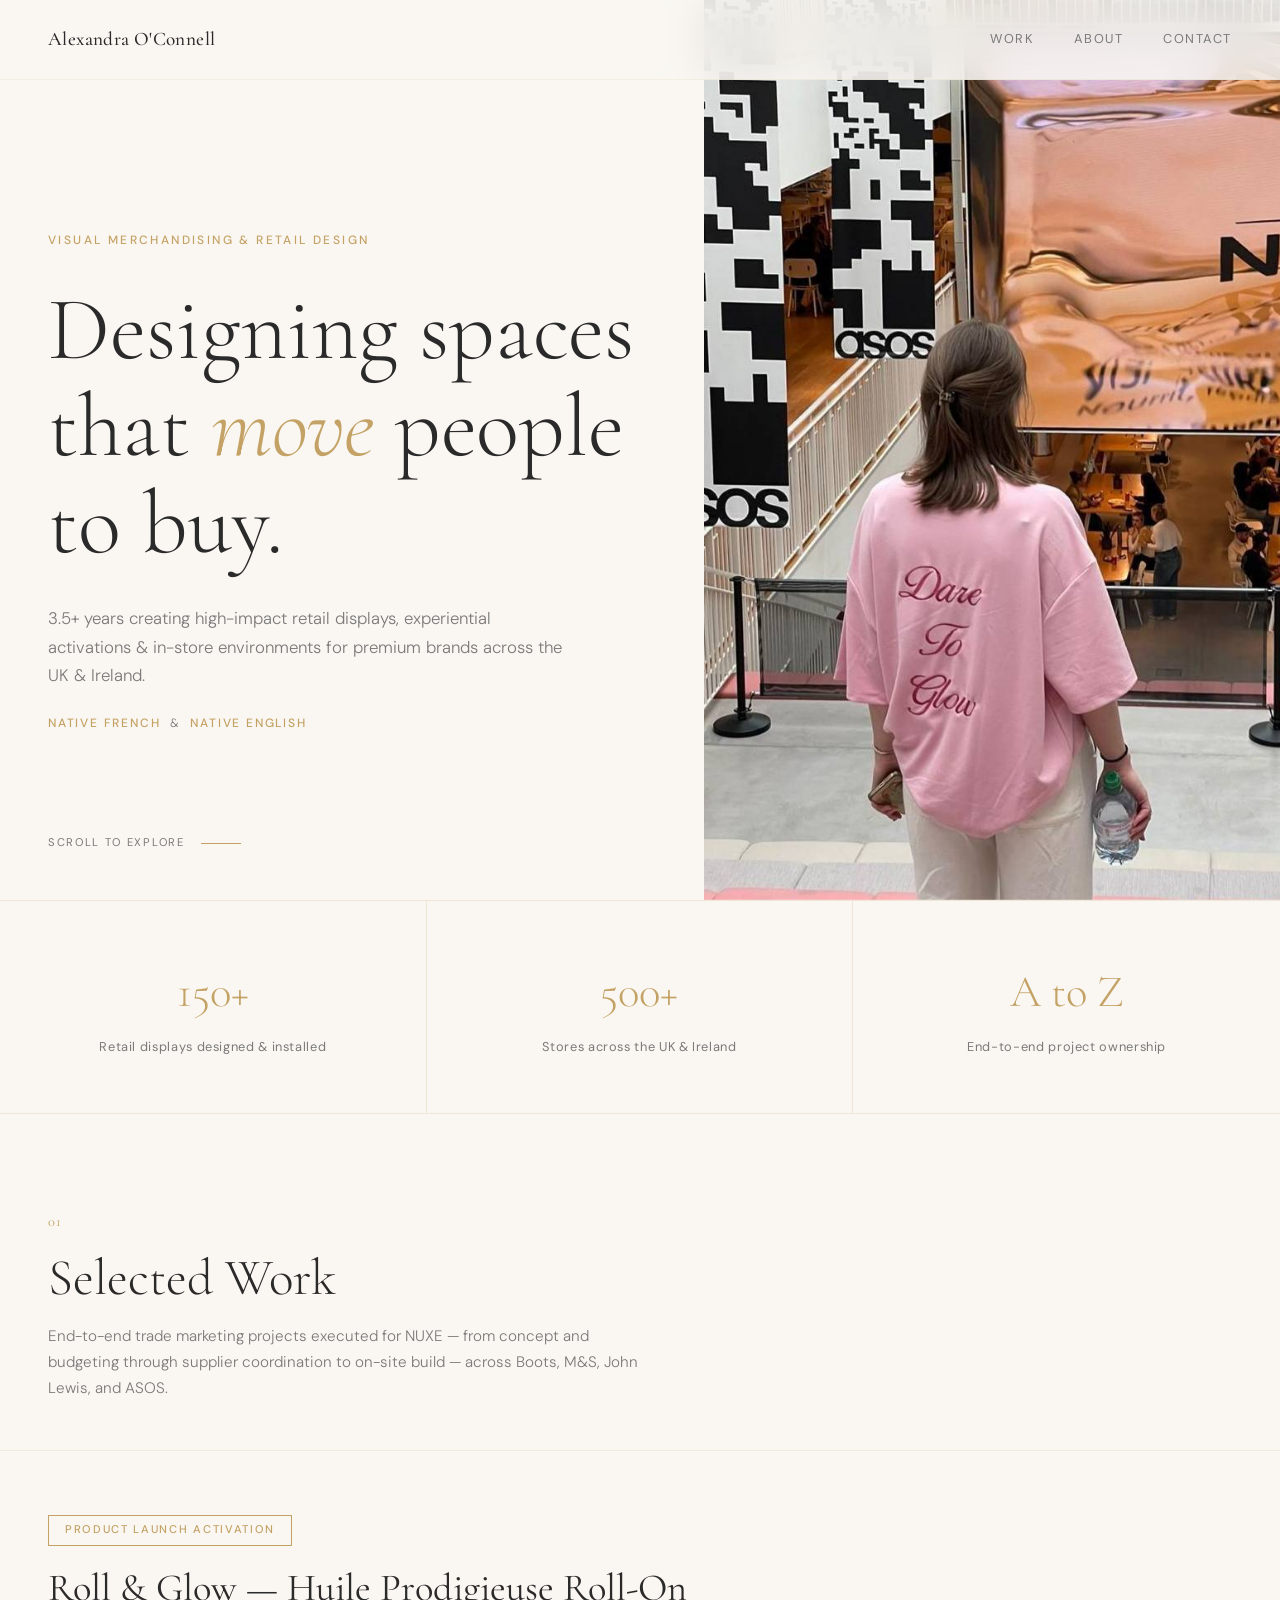
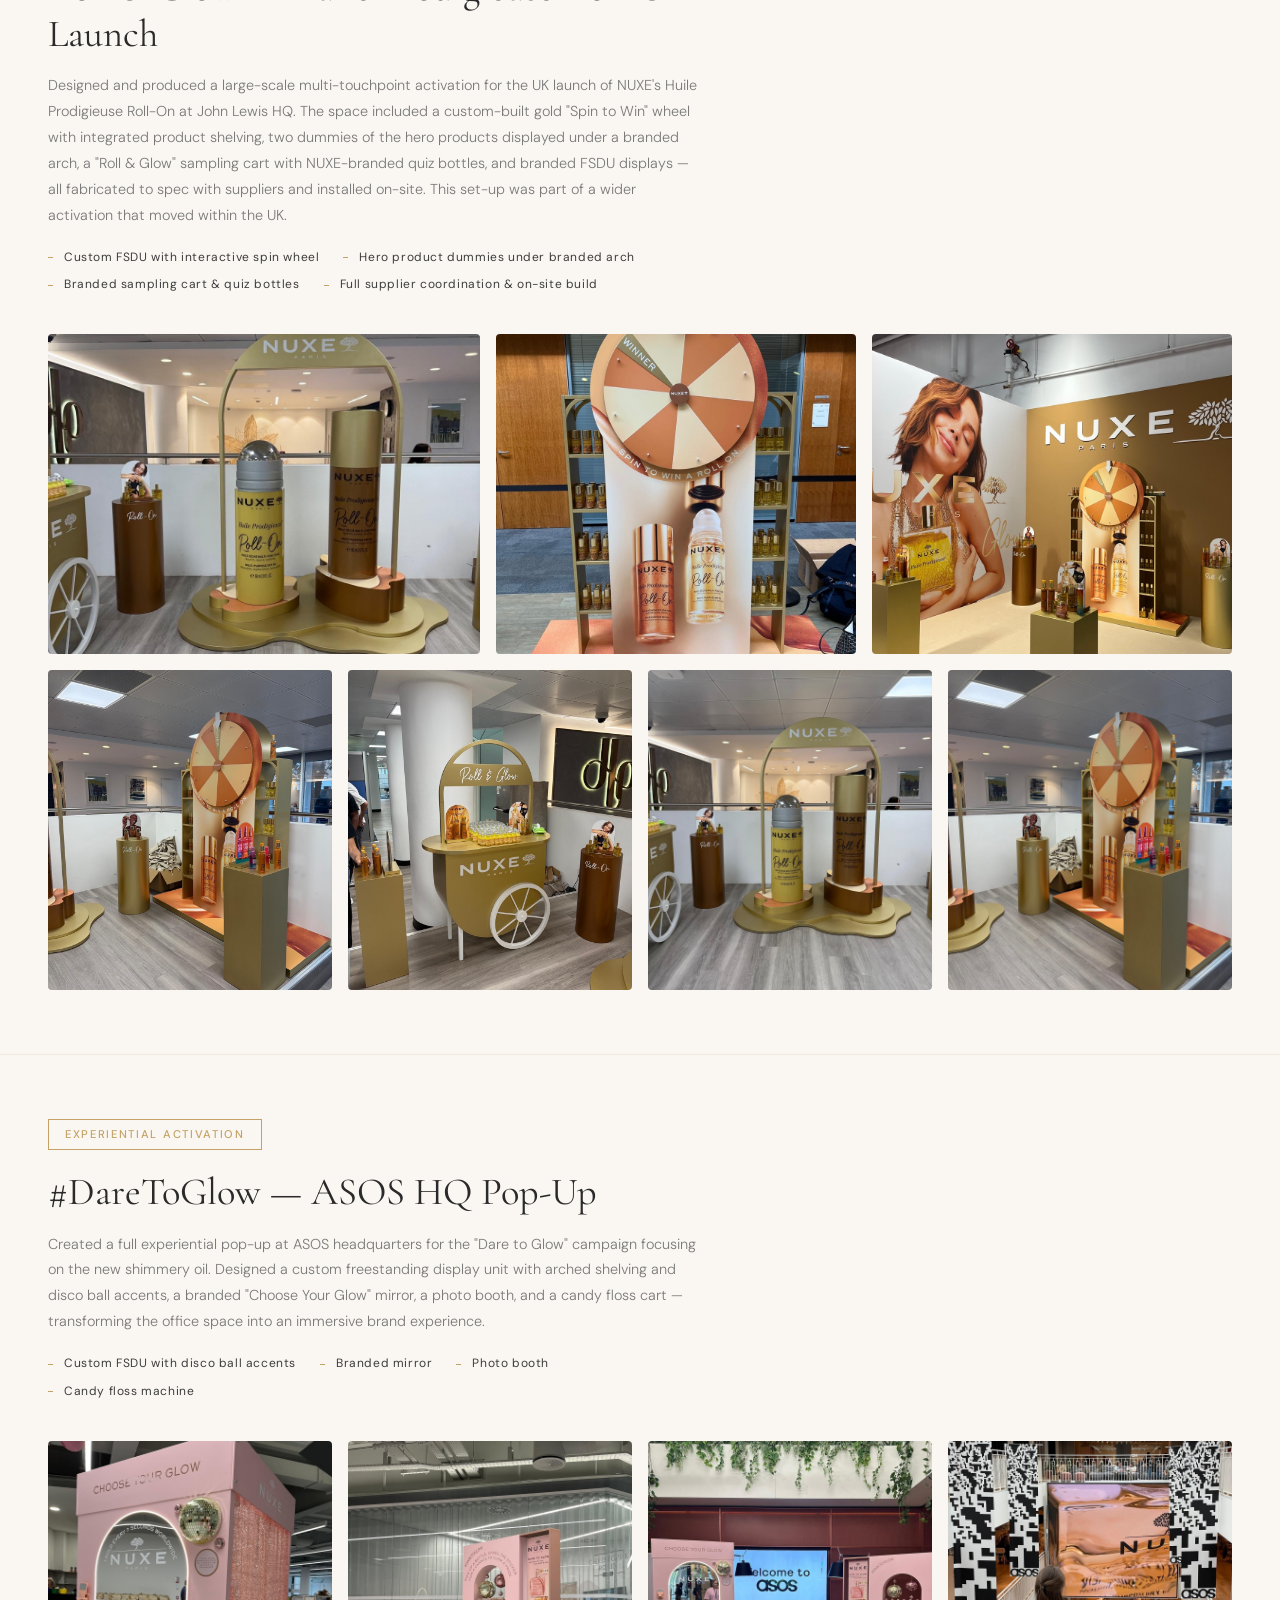
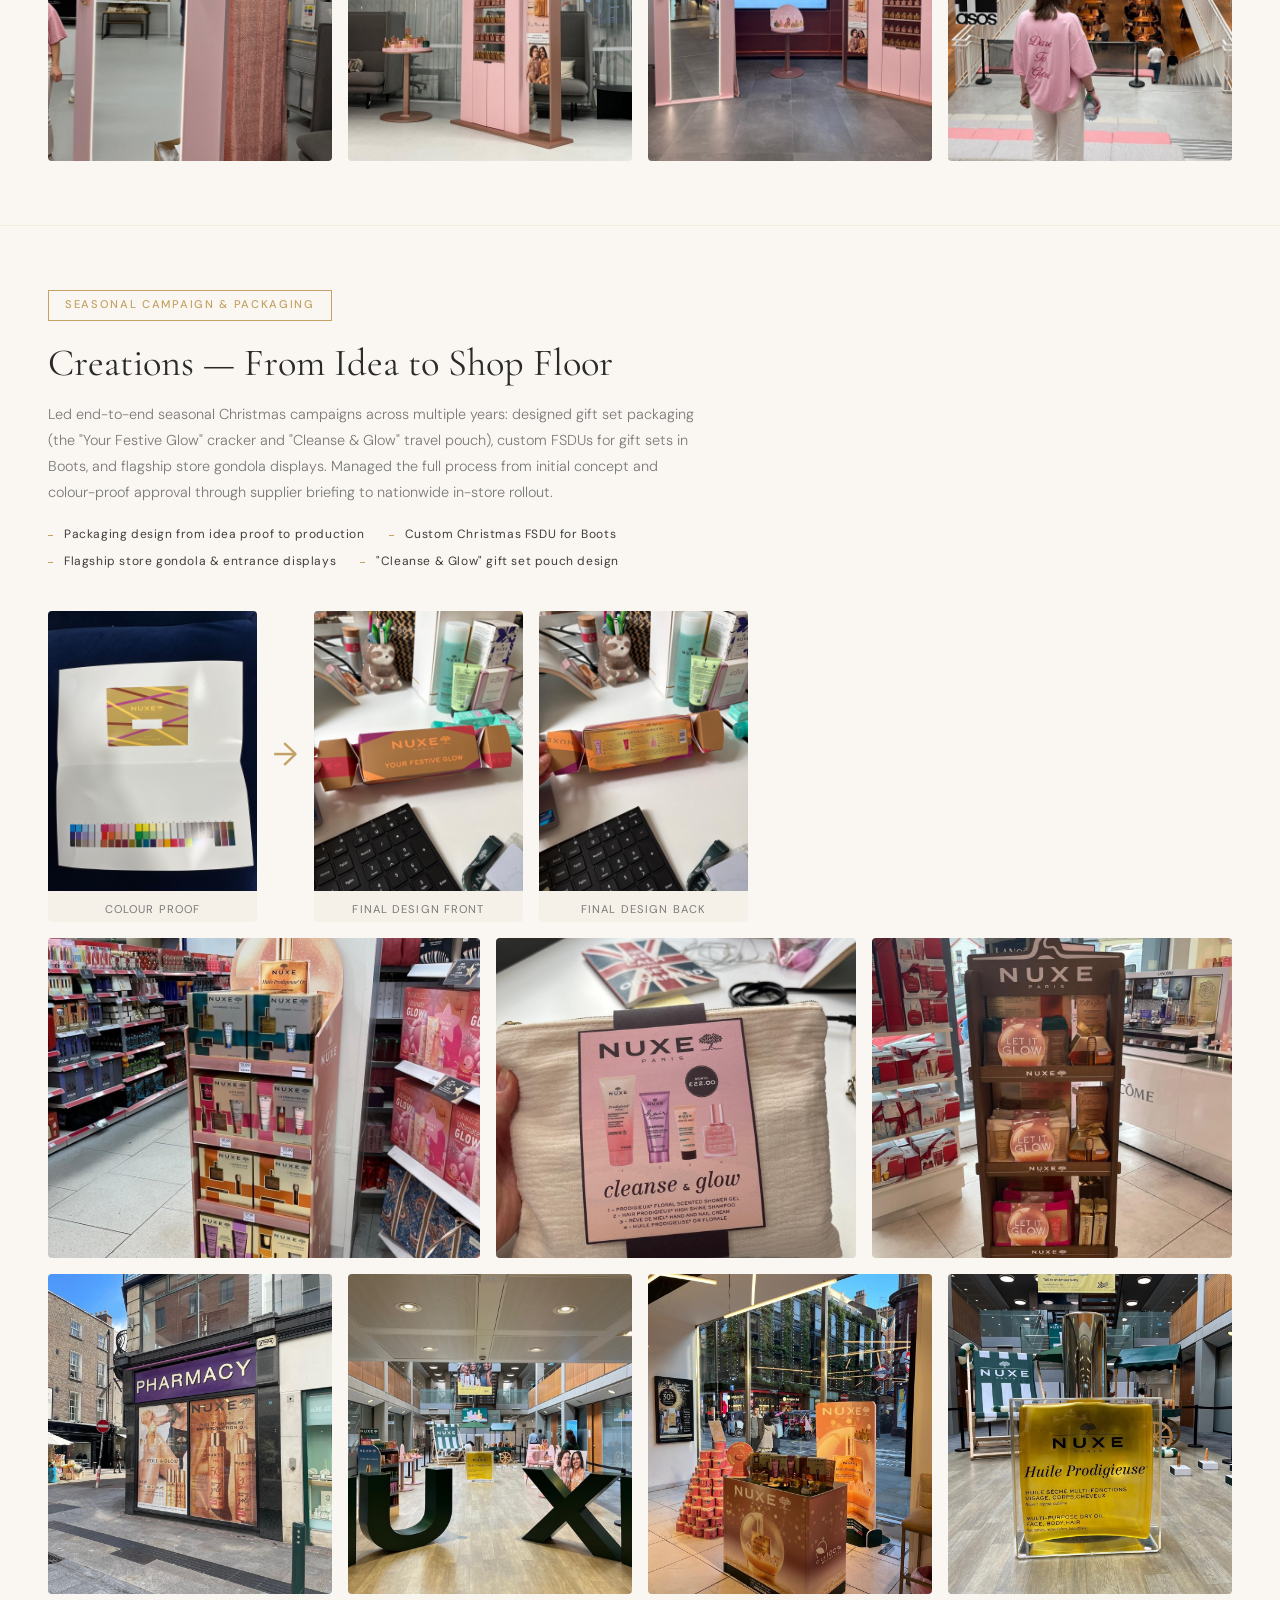
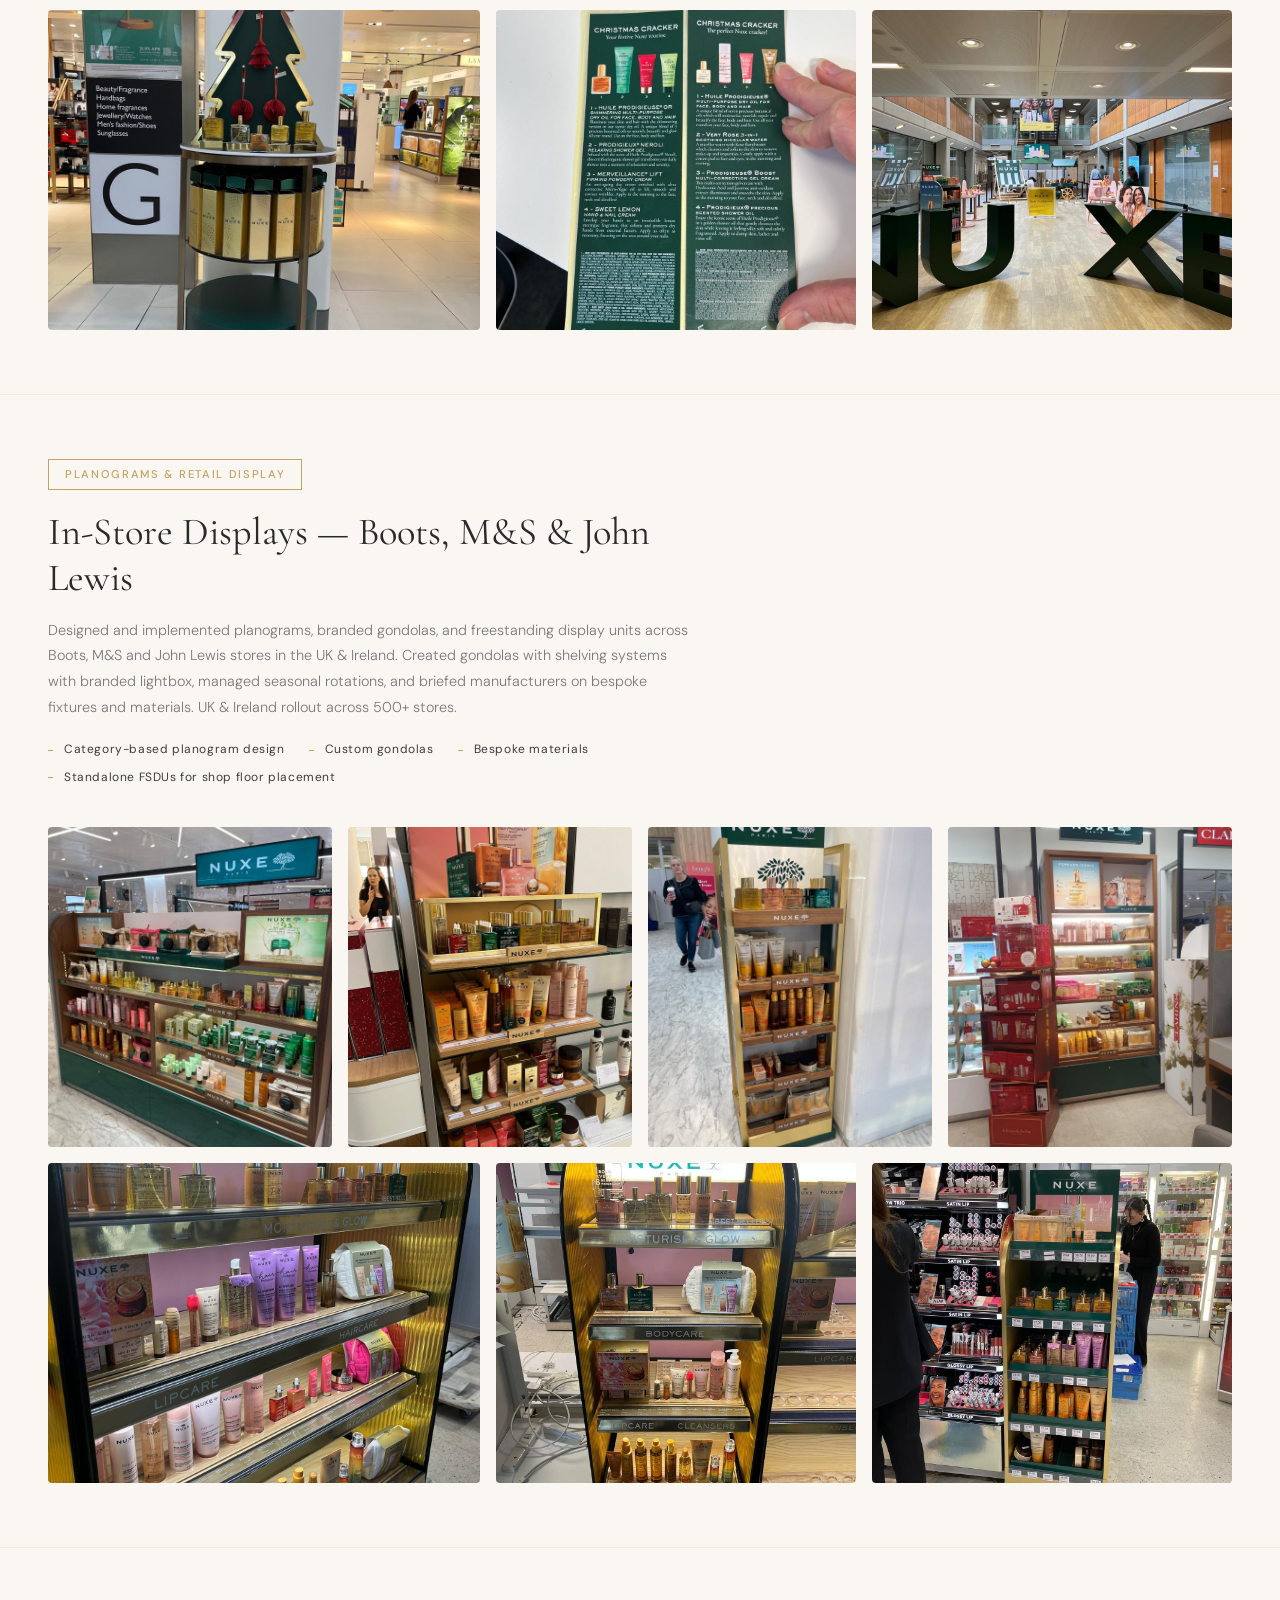
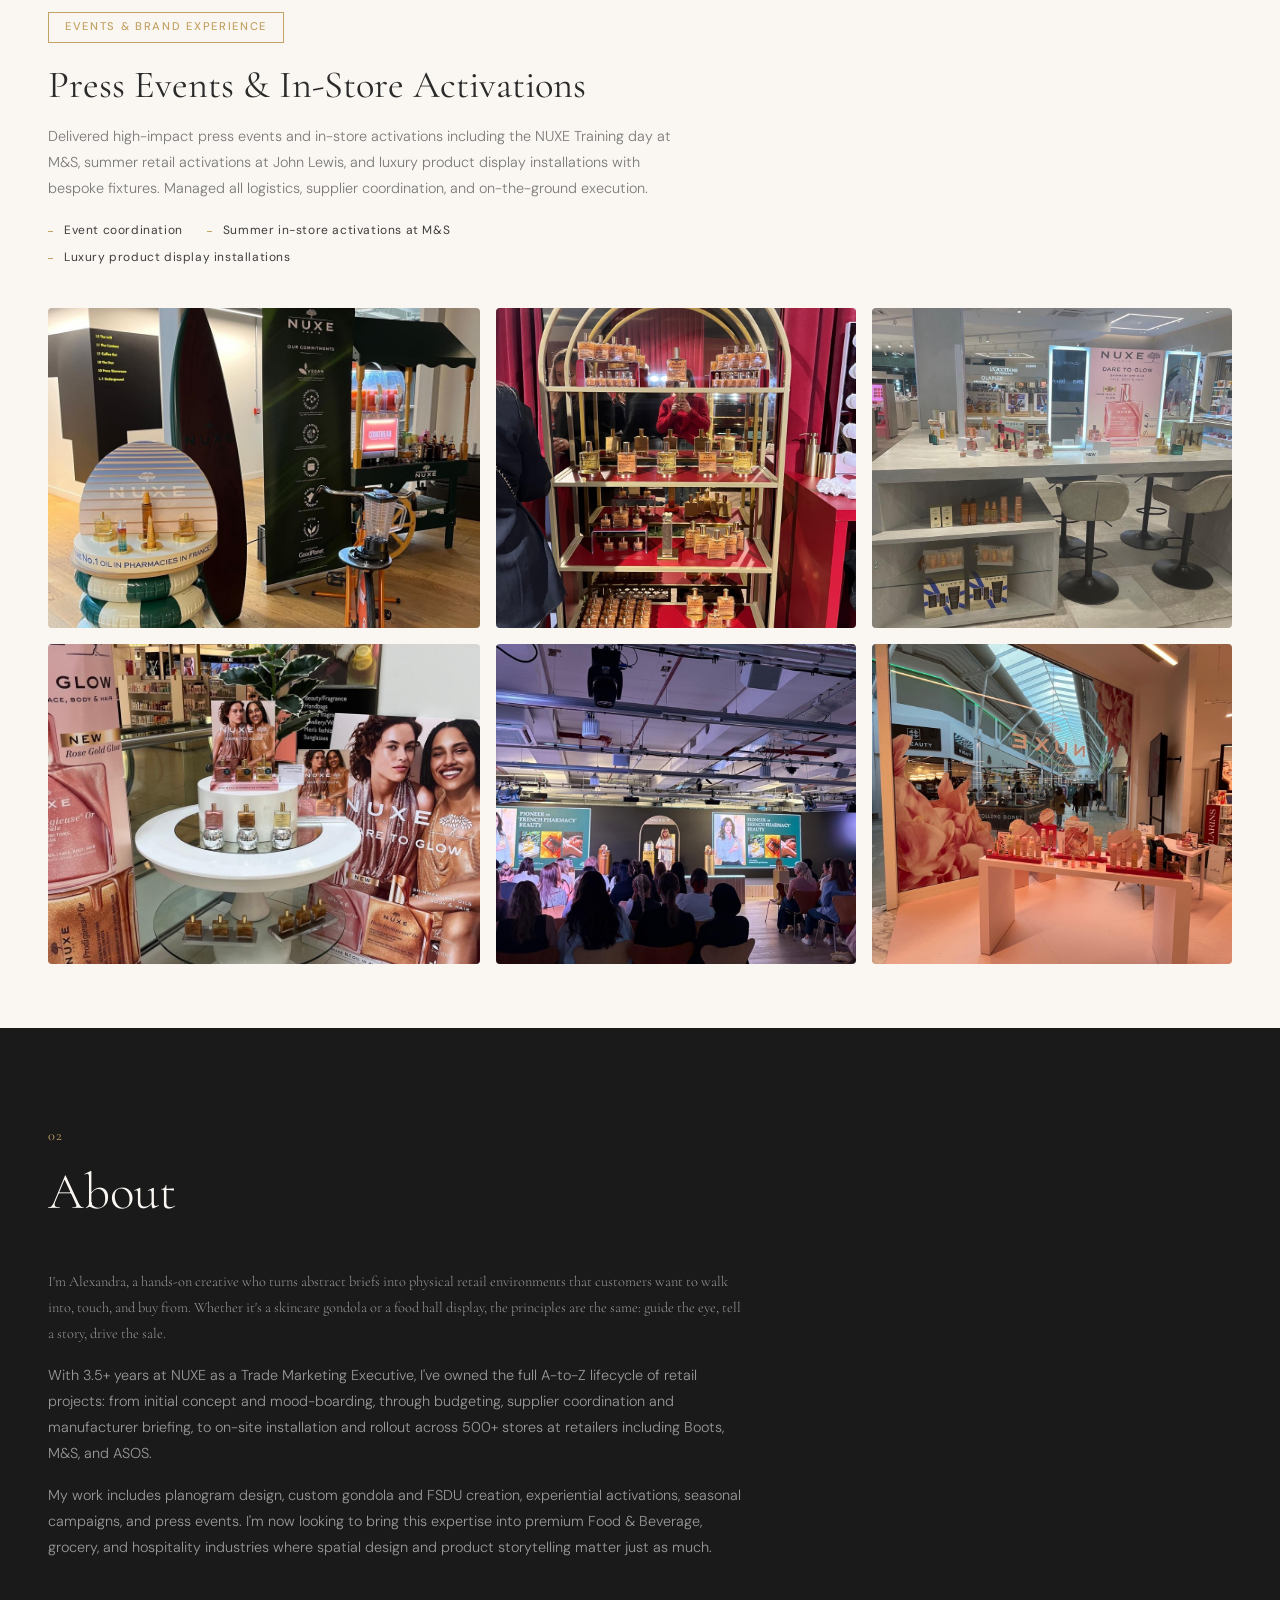
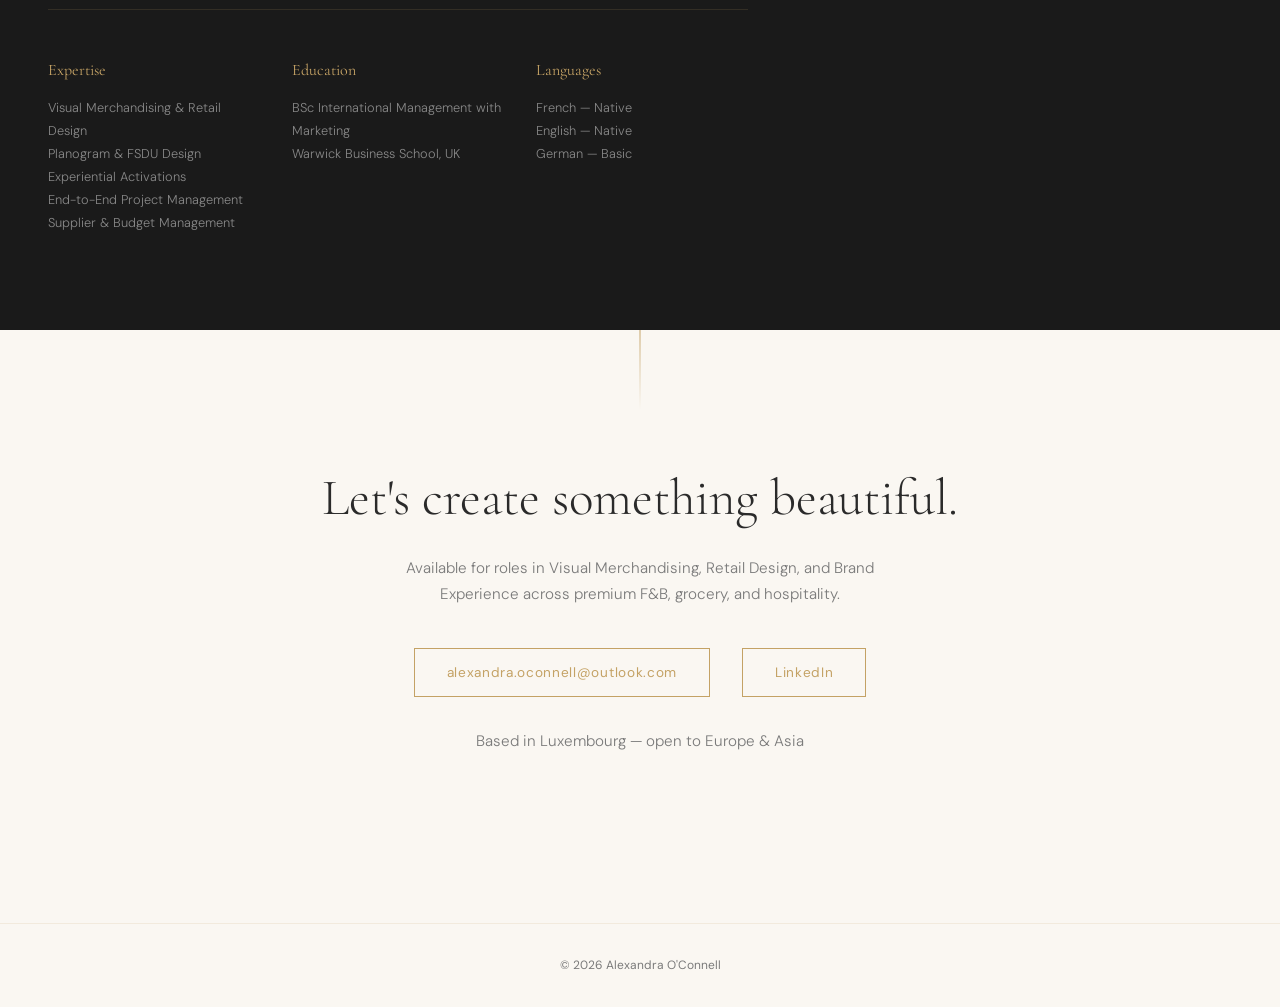
==== index.html @ ec6a9eb3 "Initial portfolio site" ====
<!doctype html>
<html lang="en">
  <head>
    <meta charset="UTF-8" />
    <meta name="viewport" content="width=device-width, initial-scale=1.0" />
    <title>Alexandra O'Connell — Visual Merchandising & Retail Design</title>
    <link rel="preconnect" href="https://fonts.googleapis.com" />
    <link rel="preconnect" href="https://fonts.gstatic.com" crossorigin />
    <link
      href="https://fonts.googleapis.com/css2?family=Cormorant+Garamond:ital,wght@0,300;0,400;0,500;0,600;1,300;1,400&family=DM+Sans:wght@300;400;500&display=swap"
      rel="stylesheet"
    />
    <link rel="stylesheet" href="style2.css" />
  </head>
  <body>
    <nav class="nav">
      <div class="nav-name">Alexandra O'Connell</div>
      <div class="nav-links">
        <a href="#work">Work</a>
        <a href="#about">About</a>
        <a href="#contact">Contact</a>
      </div>
    </nav>

    <header class="hero">
      <img src="pictures/profile.jpg" alt="Alexandra O'Connell" class="hero-portrait" />
      <div class="hero-label">Visual Merchandising & Retail Design</div>
      <h1 class="hero-title">
        <span class="line">Designing spaces</span>
        <span class="line">that <em>move</em> people</span>
        <span class="line">to buy.</span>
      </h1>
      <p class="hero-sub">
        3.5+ years creating high-impact retail displays, experiential
        activations & in-store environments for premium brands across the UK &
        Ireland.
      </p>
      <div class="hero-languages">
        <span>Native French</span><span class="lang-sep">&</span
        ><span>Native English</span>
      </div>
      <div class="hero-scroll">
        <span>Scroll to explore</span>
        <div class="scroll-line"></div>
      </div>
    </header>

    <section class="stats">
      <div class="stat">
        <span class="stat-num">150+</span>
        <span class="stat-label">Retail displays designed & installed</span>
      </div>
      <div class="stat">
        <span class="stat-num">500+</span>
        <span class="stat-label">Stores across the UK & Ireland</span>
      </div>
      <div class="stat">
        <span class="stat-num">A to Z</span>
        <span class="stat-label">End-to-end project ownership</span>
      </div>
    </section>

    <section id="work" class="work">
      <div class="section-header">
        <span class="section-num">01</span>
        <h2>Selected Work</h2>
        <p>
          End-to-end trade marketing projects executed for NUXE — from concept
          and budgeting through supplier coordination to on-site build — across
          Boots, M&S, John Lewis, and ASOS.
        </p>
      </div>

      <!-- Project 1: Roll & Glow — Boots HQ Launch Activation (HERO) -->
      <article class="project">
        <div class="project-info">
          <span class="project-tag">Product Launch Activation</span>
          <h3>Roll & Glow — Huile Prodigieuse Roll-On Launch</h3>
          <p>
            Designed and produced a large-scale multi-touchpoint activation for
            the UK launch of NUXE's Huile Prodigieuse Roll-On at John Lewis HQ.
            The space included a custom-built gold "Spin to Win" wheel with
            integrated product shelving, two dummies of the hero products
            displayed under a branded arch, a "Roll & Glow" sampling cart with
            NUXE-branded quiz bottles, and branded FSDU displays — all
            fabricated to spec with suppliers and installed on-site. This set-up
            was part of a wider activation that moved within the UK.
          </p>
          <ul class="project-details">
            <li>Custom FSDU with interactive spin wheel</li>
            <li>Hero product dummies under branded arch</li>
            <li>Branded sampling cart & quiz bottles</li>
            <li>Full supplier coordination & on-site build</li>
          </ul>
        </div>
        <div class="project-gallery project-gallery--3">
          <div class="gallery-img">
            <img
              src="pictures/roll-glow-spin-wheel-hero-01.jpeg"
              alt="Gold spin-to-win wheel FSDU with product shelving"
              loading="lazy"
            />
          </div>
          <div class="gallery-img">
            <img
              src="pictures/roll-glow-oversized-hero-01.jpeg"
              alt="Oversized Roll-On product display under branded arch"
              loading="lazy"
            />
          </div>
          <div class="gallery-img">
            <img
              src="pictures/roll-glow-cart-hero-01.jpeg"
              alt="Roll & Glow branded sampling cart with quiz bottles"
              loading="lazy"
            />
          </div>
        </div>
        <div class="project-gallery project-gallery--4">
          <div class="gallery-img">
            <img
              src="pictures/roll-glow-people-interact-hero-01.jpeg"
              alt="People engaging with the spin wheel activation"
              loading="lazy"
            />
          </div>
          <div class="gallery-img">
            <img
              src="pictures/roll-glow-people-interact-hero-02.jpeg"
              alt="Visitors spinning the wheel at the activation"
              loading="lazy"
            />
          </div>
          <div class="gallery-img">
            <img
              src="pictures/roll-glow-quiz-cart-hero-01.jpeg"
              alt="Close-up of quiz bottles on the NUXE sampling cart"
              loading="lazy"
            />
          </div>
          <div class="gallery-img">
            <img
              src="pictures/roll-glow-quiz-closeup-hero-01.jpeg"
              alt="Detail of branded NUXE quiz bottles"
              loading="lazy"
            />
          </div>
        </div>
      </article>

      <!-- Project 2: #DareToGlow — ASOS HQ Experiential -->
      <article class="project">
        <div class="project-info">
          <span class="project-tag">Experiential Activation</span>
          <h3>#DareToGlow — ASOS HQ Pop-Up</h3>
          <p>
            Created a full experiential pop-up at ASOS headquarters for the
            "Dare to Glow" campaign focusing on the new shimmery oil. Designed a
            custom freestanding display unit with arched shelving and disco ball
            accents, a branded "Choose Your Glow" mirror, a photo booth, and a
            candy floss cart — transforming the office space into an immersive
            brand experience.
          </p>
          <ul class="project-details">
            <li>Custom FSDU with disco ball accents</li>
            <li>Branded mirror</li>
            <li>Photo booth</li>
            <li>Candy floss machine</li>
          </ul>
        </div>
        <div class="project-gallery project-gallery--4">
          <div class="gallery-img">
            <img
              src="pictures/dare-to-glow-fsdu-01.jpeg"
              alt="Dare to Glow FSDU with arched shelving and disco balls"
              loading="lazy"
            />
          </div>
          <div class="gallery-img">
            <img
              src="pictures/dare-to-glow-mirror-booth-01.jpeg"
              alt="Choose Your Glow branded mirror photo booth"
              loading="lazy"
            />
          </div>
          <div class="gallery-img">
            <img
              src="pictures/asos-activation-full-01.jpeg"
              alt="Full ASOS HQ activation space"
              loading="lazy"
            />
          </div>
          <div class="gallery-img">
            <img
              src="pictures/asos-activation-candyfloss-01.jpeg"
              alt="Candy floss cart at the ASOS activation"
              loading="lazy"
            />
          </div>
        </div>
      </article>

      <!-- Project 3: Christmas Campaign — Packaging, FSDUs & Gift Sets -->
      <article class="project">
        <div class="project-info">
          <span class="project-tag">Seasonal Campaign & Packaging</span>
          <h3>Creations — From Idea to Shop Floor</h3>
          <p>
            Led end-to-end seasonal Christmas campaigns across multiple years:
            designed gift set packaging (the "Your Festive Glow" cracker and
            "Cleanse & Glow" travel pouch), custom FSDUs for gift sets in Boots,
            and flagship store gondola displays. Managed the full process from
            initial concept and colour-proof approval through supplier briefing
            to nationwide in-store rollout.
          </p>
          <ul class="project-details">
            <li>Packaging design from idea proof to production</li>
            <li>Custom Christmas FSDU for Boots</li>
            <li>Flagship store gondola & entrance displays</li>
            <li>"Cleanse & Glow" gift set pouch design</li>
          </ul>
        </div>
        <!-- Process pair: Colour proof → Final design -->
        <div class="gallery-process-pair">
          <div class="gallery-img">
            <img
              src="pictures/cleanse-glow-pouch-01.jpeg"
              alt="Cleanse & Glow colour proof"
              loading="lazy"
            />
            <span class="gallery-label">Colour proof</span>
          </div>
          <span class="process-arrow">&rarr;</span>
          <div class="gallery-img">
            <img
              src="pictures/festive-glow-colour-proof-01.jpeg"
              alt="Cleanse & Glow final design"
              loading="lazy"
            />
            <span class="gallery-label">Final design Front</span>
          </div>
          <div class="gallery-img">
            <img
              src="pictures/festive-glow-cracker-packaging-02.jpeg"
              alt="Festive Glow Christmas cracker reverse"
              loading="lazy"
            />
            <span class="gallery-label">Final design Back</span>
          </div>
        </div>
        <div class="project-gallery project-gallery--3">
          <div class="gallery-img">
            <img
              src="pictures/festive-glow-cracker-packaging-01.jpeg"
              alt="Festive Glow Christmas cracker front"
              loading="lazy"
            />
          </div>

          <div class="gallery-img">
            <img
              src="pictures/cleanse-glow-pouch-02.jpeg"
              alt="Cleanse & Glow pouch detail"
              loading="lazy"
            />
          </div>
          <div class="gallery-img">
            <img
              src="pictures/christmas-packaging-proof-01.jpeg"
              alt="Christmas packaging proof"
              loading="lazy"
            />
          </div>
        </div>
        <div class="project-gallery project-gallery--4">
          <div class="gallery-img">
            <img
              src="pictures/christmas-fsdu-boots-01.jpeg"
              alt="Christmas gift set FSDU in Boots"
              loading="lazy"
            />
          </div>
          <div class="gallery-img">
            <img
              src="pictures/christmas-gondola-boots-flagship-01.jpeg"
              alt="Flagship Boots Christmas gondola display"
              loading="lazy"
            />
          </div>
          <div class="gallery-img">
            <img
              src="pictures/christmas-advent-display-01.jpeg"
              alt="Christmas advent calendar and gift set display"
              loading="lazy"
            />
          </div>
          <div class="gallery-img">
            <img
              src="pictures/christmas-packaging-proof-02.jpeg"
              alt="Christmas packaging proof detail"
              loading="lazy"
            />
          </div>
        </div>
        <div class="project-gallery project-gallery--3">
          <div class="gallery-img">
            <img
              src="pictures/christmas-gift-sets-01.jpeg"
              alt="NUXE Christmas gift sets on display"
              loading="lazy"
            />
          </div>
          <div class="gallery-img">
            <img
              src="pictures/christmas-gift-sets-02.jpeg"
              alt="NUXE Christmas gift sets close-up"
              loading="lazy"
            />
          </div>
          <div class="gallery-img">
            <img
              src="pictures/christmas-gondola-boots-flagship-01.jpeg"
              alt="Christmas gondola in Boots flagship"
              loading="lazy"
            />
          </div>
        </div>
      </article>

      <!-- Project 4: Planograms, Gondolas & FSDUs — Boots & M&S -->
      <article class="project">
        <div class="project-info">
          <span class="project-tag">Planograms & Retail Display</span>
          <h3>In-Store Displays — Boots, M&S & John Lewis</h3>
          <p>
            Designed and implemented planograms, branded gondolas, and
            freestanding display units across Boots, M&S and John Lewis stores
            in the UK & Ireland. Created gondolas with shelving systems with
            branded lightbox, managed seasonal rotations, and briefed
            manufacturers on bespoke fixtures and materials. UK & Ireland
            rollout across 500+ stores.
          </p>
          <ul class="project-details">
            <li>Category-based planogram design</li>
            <li>Custom gondolas</li>
            <li>Bespoke materials</li>
            <li>Standalone FSDUs for shop floor placement</li>
          </ul>
        </div>
        <div class="project-gallery project-gallery--4">
          <div class="gallery-img">
            <img
              src="pictures/boots-planogram-lightbox-new-01.jpeg"
              alt="NUXE branded lightbox gondola in Boots"
              loading="lazy"
            />
          </div>
          <div class="gallery-img">
            <img
              src="pictures/boots-gondola-flagship-xmas-01.jpeg"
              alt="Flagship Boots gondola with full product range"
              loading="lazy"
            />
          </div>
          <div class="gallery-img">
            <img
              src="pictures/boots-fsdu-green-shopfloor-01.jpeg"
              alt="NUXE FSDU on the Boots shop floor"
              loading="lazy"
            />
          </div>
          <div class="gallery-img">
            <img
              src="pictures/ms-fsdu-wood-standalone-01.jpeg"
              alt="Wood-effect NUXE FSDU in M&S"
              loading="lazy"
            />
          </div>
        </div>
        <div class="project-gallery project-gallery--3">
          <div class="gallery-img">
            <img
              src="pictures/retail-gondola-boots-01.jpeg"
              alt="NUXE gondola display in Boots"
              loading="lazy"
            />
          </div>
          <div class="gallery-img">
            <img
              src="pictures/planogram-ms-shelving-01.jpeg"
              alt="NUXE planogram shelving in M&S"
              loading="lazy"
            />
          </div>
          <div class="gallery-img">
            <img
              src="pictures/boots-planogram-category-01.jpeg"
              alt="Category-organised NUXE planogram"
              loading="lazy"
            />
          </div>
        </div>
      </article>

      <!-- Project 5: Press Events & Brand Activations -->
      <article class="project">
        <div class="project-info">
          <span class="project-tag">Events & Brand Experience</span>
          <h3>Press Events & In-Store Activations</h3>
          <p>
            Delivered high-impact press events and in-store activations
            including the NUXE Training day at M&S, summer retail activations at
            John Lewis, and luxury product display installations with bespoke
            fixtures. Managed all logistics, supplier coordination, and
            on-the-ground execution.
          </p>
          <ul class="project-details">
            <li>Event coordination</li>
            <li>Summer in-store activations at M&S</li>
            <li>Luxury product display installations</li>
          </ul>
        </div>
        <div class="project-gallery project-gallery--3">
          <div class="gallery-img">
            <img
              src="pictures/press-event-training-01.jpeg"
              alt="NUXE training day at M&S"
              loading="lazy"
            />
          </div>
          <div class="gallery-img">
            <img
              src="pictures/press-event-presentation-01.jpeg"
              alt="NUXE press event presentation"
              loading="lazy"
            />
          </div>
          <div class="gallery-img">
            <img
              src="pictures/summer-activation-jl-01.jpeg"
              alt="Summer activation at John Lewis"
              loading="lazy"
            />
          </div>
        </div>
        <div class="project-gallery project-gallery--3">
          <div class="gallery-img">
            <img
              src="pictures/luxury-display-red-gold-01.jpeg"
              alt="Luxury product display with bespoke fixtures"
              loading="lazy"
            />
          </div>
          <div class="gallery-img">
            <img
              src="pictures/trade-show-booth-gold-01.jpeg"
              alt="NUXE trade show display"
              loading="lazy"
            />
          </div>
          <div class="gallery-img">
            <img
              src="pictures/summer-activation-ms-01.jpeg"
              alt="Summer in-store activation at M&S"
              loading="lazy"
            />
          </div>
        </div>
      </article>
    </section>

    <section id="about" class="about">
      <div class="section-header">
        <span class="section-num">02</span>
        <h2>About</h2>
      </div>
      <div class="about-content">
        <div class="about-text">
          <p class="about-lead">
            I'm Alexandra, a hands-on creative who turns abstract briefs into
            physical retail environments that customers want to walk into,
            touch, and buy from. Whether it's a skincare gondola or a food hall
            display, the principles are the same: guide the eye, tell a story,
            drive the sale.
          </p>
          <p>
            With 3.5+ years at NUXE as a Trade Marketing Executive, I've owned
            the full A-to-Z lifecycle of retail projects: from initial concept
            and mood-boarding, through budgeting, supplier coordination and
            manufacturer briefing, to on-site installation and rollout across
            500+ stores at retailers including Boots, M&S, and ASOS.
          </p>
          <p>
            My work includes planogram design, custom gondola and FSDU creation,
            experiential activations, seasonal campaigns, and press events. I'm
            now looking to bring this expertise into premium Food & Beverage,
            grocery, and hospitality industries where spatial design and product
            storytelling matter just as much.
          </p>
          <div class="about-details">
            <div class="detail-group">
              <h4>Expertise</h4>
              <ul>
                <li>Visual Merchandising & Retail Design</li>
                <li>Planogram & FSDU Design</li>
                <li>Experiential Activations</li>
                <li>End-to-End Project Management</li>
                <li>Supplier & Budget Management</li>
              </ul>
            </div>
            <div class="detail-group">
              <h4>Education</h4>
              <p>
                BSc International Management with Marketing<br />Warwick
                Business School, UK
              </p>
            </div>
            <div class="detail-group">
              <h4>Languages</h4>
              <p>French — Native<br />English — Native<br />German — Basic</p>
            </div>
          </div>
        </div>
      </div>
    </section>

    <section id="contact" class="contact">
      <div class="contact-inner">
        <h2>Let's create something beautiful.</h2>
        <p>
          Available for roles in Visual Merchandising, Retail Design, and Brand
          Experience across premium F&B, grocery, and hospitality.
        </p>
        <div class="contact-links">
          <a href="mailto:alexandra.oconnell@outlook.com" class="contact-link"
            >alexandra.oconnell@outlook.com</a
          >
          <a
            href="https://www.linkedin.com/in/alexandra-o-connell-233aa5174/"
            target="_blank"
            class="contact-link"
            >LinkedIn</a
          >
        </div>
        <p class="contact-location">
          Based in Luxembourg — open to Europe & Asia
        </p>
      </div>
    </section>

    <footer class="footer">
      <span>&copy; 2026 Alexandra O'Connell</span>
    </footer>

    <!-- Lightbox -->
    <div class="lightbox" id="lightbox">
      <button class="lightbox-close" aria-label="Close">&times;</button>
      <button class="lightbox-prev" aria-label="Previous">&#8249;</button>
      <button class="lightbox-next" aria-label="Next">&#8250;</button>
      <img class="lightbox-img" src="" alt="" />
    </div>

    <script src="script.js"></script>
  </body>
</html>
---- style2.css ----
/* ===== VARIABLES ===== */
:root {
  --cream: #FAF7F2;
  --warm-white: #F5F0E8;
  --gold: #C4A265;
  --gold-light: #D4B97A;
  --charcoal: #2A2A2A;
  --dark: #1A1A1A;
  --text: #3D3D3D;
  --text-light: #7A7A7A;
  --blush: #E8D5C4;
  --font-display: 'Cormorant Garamond', Georgia, serif;
  --font-body: 'DM Sans', -apple-system, sans-serif;
}

/* ===== RESET & BASE ===== */
*, *::before, *::after { box-sizing: border-box; margin: 0; padding: 0; }

html {
  scroll-behavior: smooth;
  font-size: 16px;
}

body {
  font-family: var(--font-body);
  color: var(--text);
  background: var(--cream);
  line-height: 1.6;
  overflow-x: hidden;
  -webkit-font-smoothing: antialiased;
}

img {
  max-width: 100%;
  height: auto;
  display: block;
}

a {
  color: inherit;
  text-decoration: none;
}

/* ===== NAV ===== */
.nav {
  position: fixed;
  top: 0;
  left: 0;
  right: 0;
  z-index: 100;
  display: flex;
  justify-content: space-between;
  align-items: center;
  padding: 1.5rem 3rem;
  background: rgba(250, 247, 242, 0.85);
  backdrop-filter: blur(20px);
  -webkit-backdrop-filter: blur(20px);
  border-bottom: 1px solid rgba(196, 162, 101, 0.1);
  transition: transform 0.4s ease;
}

.nav-name {
  font-family: var(--font-display);
  font-size: 1.2rem;
  font-weight: 500;
  letter-spacing: 0.02em;
  color: var(--charcoal);
}

.nav-links {
  display: flex;
  gap: 2.5rem;
}

.nav-links a {
  font-size: 0.8rem;
  font-weight: 400;
  letter-spacing: 0.12em;
  text-transform: uppercase;
  color: var(--text-light);
  transition: color 0.3s ease;
  position: relative;
}

.nav-links a::after {
  content: '';
  position: absolute;
  bottom: -4px;
  left: 0;
  width: 0;
  height: 1px;
  background: var(--gold);
  transition: width 0.3s ease;
}

.nav-links a:hover { color: var(--charcoal); }
.nav-links a:hover::after { width: 100%; }

/* ===== HERO ===== */
.hero {
  min-height: 100vh;
  display: flex;
  flex-direction: column;
  justify-content: center;
  padding: 8rem 3rem 4rem;
  position: relative;
}

.hero::before {
  display: none;
}

.hero-portrait {
  position: absolute;
  top: 0;
  right: 0;
  width: 45%;
  height: 100%;
  object-fit: cover;
  object-position: center top;
  z-index: 0;
  opacity: 0;
  animation: fadeIn 1.2s 0.4s ease forwards;
}

.hero > *:not(.hero-portrait):not(.hero-scroll) {
  position: relative;
  z-index: 1;
}

.hero-label {
  font-size: 0.75rem;
  font-weight: 500;
  letter-spacing: 0.2em;
  text-transform: uppercase;
  color: var(--gold);
  margin-bottom: 2rem;
  opacity: 0;
  transform: translateY(20px);
  animation: fadeUp 0.8s 0.2s ease forwards;
}

.hero-title {
  font-family: var(--font-display);
  font-size: clamp(3rem, 7vw, 6.5rem);
  font-weight: 300;
  line-height: 1.08;
  color: var(--charcoal);
  margin-bottom: 2rem;
  max-width: 900px;
}

.hero-title .line {
  display: block;
  opacity: 0;
  transform: translateY(40px);
  animation: fadeUp 0.9s ease forwards;
}

.hero-title .line:nth-child(1) { animation-delay: 0.3s; }
.hero-title .line:nth-child(2) { animation-delay: 0.5s; }
.hero-title .line:nth-child(3) { animation-delay: 0.7s; }

.hero-title em {
  font-style: italic;
  color: var(--gold);
}

.hero-sub {
  font-size: 1.05rem;
  font-weight: 300;
  line-height: 1.7;
  color: var(--text-light);
  max-width: 520px;
  opacity: 0;
  transform: translateY(20px);
  animation: fadeUp 0.8s 0.9s ease forwards;
}

.hero-languages {
  display: flex;
  align-items: center;
  gap: 0.6rem;
  margin-top: 1.5rem;
  font-size: 0.75rem;
  font-weight: 500;
  letter-spacing: 0.15em;
  text-transform: uppercase;
  color: var(--gold);
  opacity: 0;
  transform: translateY(20px);
  animation: fadeUp 0.8s 1.1s ease forwards;
}

.hero-languages .lang-sep {
  color: var(--text-light);
  font-weight: 300;
}

.hero-scroll {
  position: absolute;
  bottom: 3rem;
  left: 3rem;
  display: flex;
  align-items: center;
  gap: 1rem;
  font-size: 0.7rem;
  letter-spacing: 0.15em;
  text-transform: uppercase;
  color: var(--text-light);
  opacity: 0;
  animation: fadeIn 1s 1.4s ease forwards;
}

.scroll-line {
  width: 40px;
  height: 1px;
  background: var(--gold);
  position: relative;
  overflow: hidden;
}

.scroll-line::after {
  content: '';
  position: absolute;
  left: -100%;
  top: 0;
  width: 100%;
  height: 100%;
  background: var(--charcoal);
  animation: scrollLine 2s infinite ease;
}

/* ===== STATS ===== */
.stats {
  display: grid;
  grid-template-columns: repeat(3, 1fr);
  border-top: 1px solid rgba(196, 162, 101, 0.2);
  border-bottom: 1px solid rgba(196, 162, 101, 0.2);
}

.stat {
  padding: 3.5rem 3rem;
  text-align: center;
  border-right: 1px solid rgba(196, 162, 101, 0.2);
}

.stat:last-child { border-right: none; }

.stat-num {
  display: block;
  font-family: var(--font-display);
  font-size: 2.8rem;
  font-weight: 300;
  color: var(--gold);
  margin-bottom: 0.5rem;
}

.stat-label {
  display: block;
  font-size: 0.8rem;
  letter-spacing: 0.05em;
  color: var(--text-light);
}

/* ===== ANIMATIONS ===== */
@keyframes fadeUp {
  to { opacity: 1; transform: translateY(0); }
}

@keyframes fadeIn {
  to { opacity: 1; }
}

@keyframes scrollLine {
  0% { left: -100%; }
  50% { left: 100%; }
  100% { left: 100%; }
}

/* ===== SECTION HEADERS ===== */
.section-header {
  padding: 6rem 3rem 3rem;
  max-width: 700px;
}

.section-num {
  display: block;
  font-family: var(--font-display);
  font-size: 0.9rem;
  color: var(--gold);
  letter-spacing: 0.1em;
  margin-bottom: 1rem;
}

.section-header h2 {
  font-family: var(--font-display);
  font-size: clamp(2.2rem, 4vw, 3.5rem);
  font-weight: 300;
  color: var(--charcoal);
  margin-bottom: 1rem;
  line-height: 1.15;
}

.section-header p {
  font-size: 0.95rem;
  font-weight: 300;
  color: var(--text-light);
  line-height: 1.7;
}

/* ===== WORK / PROJECTS ===== */
.work {
  background: var(--cream);
}

.project {
  padding: 4rem 3rem;
  border-top: 1px solid rgba(196, 162, 101, 0.15);
}

.project-info {
  max-width: 650px;
  margin-bottom: 2.5rem;
}

.project-tag {
  display: inline-block;
  font-size: 0.7rem;
  font-weight: 500;
  letter-spacing: 0.15em;
  text-transform: uppercase;
  color: var(--gold);
  border: 1px solid var(--gold);
  padding: 0.35rem 1rem;
  margin-bottom: 1.2rem;
}

.project h3 {
  font-family: var(--font-display);
  font-size: clamp(1.6rem, 3vw, 2.4rem);
  font-weight: 400;
  color: var(--charcoal);
  margin-bottom: 1rem;
  line-height: 1.2;
}

.project p {
  font-size: 0.9rem;
  font-weight: 300;
  line-height: 1.8;
  color: var(--text-light);
  margin-bottom: 1.2rem;
}

.project-details {
  list-style: none;
  display: flex;
  flex-wrap: wrap;
  gap: 0.5rem 1.5rem;
}

.project-details li {
  font-size: 0.75rem;
  font-weight: 400;
  letter-spacing: 0.05em;
  color: var(--text);
  position: relative;
  padding-left: 1rem;
}

.project-details li::before {
  content: '';
  position: absolute;
  left: 0;
  top: 50%;
  width: 5px;
  height: 1px;
  background: var(--gold);
}

/* ===== PROJECT GALLERIES ===== */
.project-gallery {
  display: grid;
  gap: 1rem;
  margin-bottom: 1rem;
}

.project-gallery:last-of-type {
  margin-bottom: 0;
}

.project-gallery--3 {
  grid-template-columns: 1.2fr 1fr 1fr;
}

.project-gallery--4 {
  grid-template-columns: repeat(4, 1fr);
}

.gallery-img {
  overflow: hidden;
  border-radius: 4px;
  cursor: pointer;
  position: relative;
  background: var(--warm-white);
}

.gallery-img::after {
  content: '';
  position: absolute;
  inset: 0;
  background: rgba(42, 42, 42, 0);
  transition: background 0.4s ease;
  pointer-events: none;
}

.gallery-img:hover::after {
  background: rgba(42, 42, 42, 0.08);
}

.gallery-img img {
  width: 100%;
  height: 320px;
  object-fit: cover;
  transition: transform 0.6s cubic-bezier(0.23, 1, 0.32, 1);
}

.gallery-img:hover img {
  transform: scale(1.04);
}

.gallery-label {
  display: block;
  padding: 0.6rem 0 0.2rem;
  font-size: 0.7rem;
  font-weight: 400;
  letter-spacing: 0.1em;
  text-transform: uppercase;
  color: var(--text-light);
  text-align: center;
}

.gallery-process-pair {
  display: flex;
  align-items: center;
  gap: 1rem;
  margin-bottom: 1rem;
  max-width: 700px;
}

.gallery-process-pair .gallery-img {
  flex: 1;
}

.gallery-process-pair .gallery-img img {
  width: 100%;
  height: 280px;
  object-fit: cover;
}

.process-arrow {
  font-size: 2rem;
  color: var(--gold);
  flex-shrink: 0;
  padding-bottom: 1.5rem;
}

/* ===== ABOUT ===== */
.about {
  background: var(--dark);
  color: #ccc;
}

.about .section-header {
  padding-bottom: 2rem;
}

.about .section-header h2 {
  color: var(--cream);
}

.about-content {
  padding: 0 3rem 6rem;
}

.about-lead {
  font-family: var(--font-display);
  font-size: clamp(1.3rem, 2.5vw, 1.8rem);
  font-weight: 300;
  line-height: 1.5;
  color: var(--cream);
  margin-bottom: 2rem;
  max-width: 750px;
}

.about-text p {
  font-size: 0.9rem;
  font-weight: 300;
  line-height: 1.8;
  color: #999;
  max-width: 700px;
  margin-bottom: 1rem;
}

.about-details {
  display: grid;
  grid-template-columns: repeat(3, 1fr);
  gap: 2rem;
  margin-top: 3rem;
  padding-top: 3rem;
  border-top: 1px solid rgba(196, 162, 101, 0.15);
  max-width: 700px;
}

.detail-group h4 {
  font-family: var(--font-display);
  font-size: 1rem;
  font-weight: 400;
  color: var(--gold);
  margin-bottom: 0.8rem;
}

.detail-group ul {
  list-style: none;
}

.detail-group li,
.detail-group p {
  font-size: 0.8rem;
  font-weight: 300;
  line-height: 1.8;
  color: #888;
}

/* ===== CONTACT ===== */
.contact {
  padding: 8rem 3rem;
  text-align: center;
  background: var(--cream);
  position: relative;
}

.contact::before {
  content: '';
  position: absolute;
  top: 0;
  left: 50%;
  transform: translateX(-50%);
  width: 1px;
  height: 80px;
  background: linear-gradient(to bottom, var(--gold), transparent);
}

.contact h2 {
  font-family: var(--font-display);
  font-size: clamp(2rem, 4vw, 3.5rem);
  font-weight: 300;
  color: var(--charcoal);
  margin-bottom: 1rem;
}

.contact > p,
.contact-inner > p {
  font-size: 0.95rem;
  font-weight: 300;
  color: var(--text-light);
  max-width: 500px;
  margin: 0 auto 2.5rem;
  line-height: 1.7;
}

.contact-links {
  display: flex;
  justify-content: center;
  gap: 2rem;
  flex-wrap: wrap;
  margin-bottom: 2rem;
}

.contact-link {
  font-size: 0.85rem;
  letter-spacing: 0.05em;
  color: var(--gold);
  padding: 0.8rem 2rem;
  border: 1px solid var(--gold);
  transition: all 0.3s ease;
}

.contact-link:hover {
  background: var(--gold);
  color: var(--cream);
}

.contact-location {
  font-size: 0.8rem;
  color: var(--text-light);
}

/* ===== FOOTER ===== */
.footer {
  padding: 2rem 3rem;
  text-align: center;
  font-size: 0.75rem;
  color: var(--text-light);
  border-top: 1px solid rgba(196, 162, 101, 0.15);
}

/* ===== LIGHTBOX ===== */
.lightbox {
  position: fixed;
  inset: 0;
  z-index: 1000;
  background: rgba(26, 26, 26, 0.95);
  display: flex;
  align-items: center;
  justify-content: center;
  opacity: 0;
  pointer-events: none;
  transition: opacity 0.4s ease;
  backdrop-filter: blur(10px);
}

.lightbox.active {
  opacity: 1;
  pointer-events: all;
}

.lightbox-img {
  max-width: 90vw;
  max-height: 85vh;
  object-fit: contain;
  border-radius: 4px;
  transform: scale(0.9);
  transition: transform 0.4s cubic-bezier(0.23, 1, 0.32, 1);
}

.lightbox.active .lightbox-img {
  transform: scale(1);
}

.lightbox-close,
.lightbox-prev,
.lightbox-next {
  position: absolute;
  background: none;
  border: none;
  color: rgba(255, 255, 255, 0.7);
  cursor: pointer;
  transition: color 0.3s ease;
  font-family: var(--font-body);
}

.lightbox-close:hover,
.lightbox-prev:hover,
.lightbox-next:hover {
  color: #fff;
}

.lightbox-close {
  top: 2rem;
  right: 2rem;
  font-size: 2rem;
}

.lightbox-prev,
.lightbox-next {
  top: 50%;
  transform: translateY(-50%);
  font-size: 3rem;
  padding: 1rem;
}

.lightbox-prev { left: 1.5rem; }
.lightbox-next { right: 1.5rem; }

/* ===== SCROLL REVEAL ===== */
.reveal {
  opacity: 0;
  transform: translateY(30px);
  transition: opacity 0.8s ease, transform 0.8s ease;
}

.reveal.visible {
  opacity: 1;
  transform: translateY(0);
}

/* ===== RESPONSIVE ===== */
@media (max-width: 1024px) {
  .project-gallery--4 {
    grid-template-columns: repeat(2, 1fr);
  }
}

@media (max-width: 768px) {
  .nav { padding: 1rem 1.5rem; }
  .nav-links { gap: 1.5rem; }
  .nav-links a { font-size: 0.7rem; }

  .hero { padding: 7rem 1.5rem 3rem; }
  .hero::before { width: 100%; opacity: 0.4; }
  .hero-portrait { position: relative; width: 100%; height: 300px; margin-bottom: 1.5rem; object-position: center center; }
  .hero-scroll { left: 1.5rem; bottom: 2rem; }

  .stats { grid-template-columns: 1fr; }
  .stat { border-right: none; border-bottom: 1px solid rgba(196, 162, 101, 0.2); padding: 2rem 1.5rem; }
  .stat:last-child { border-bottom: none; }

  .section-header { padding: 4rem 1.5rem 2rem; }
  .project { padding: 3rem 1.5rem; }

  .project-gallery--3,
  .project-gallery--4 {
    grid-template-columns: 1fr 1fr;
  }

  .gallery-img img { height: 220px; }

  .about-content { padding: 0 1.5rem 4rem; }
  .about-details { grid-template-columns: 1fr; }

  .contact { padding: 5rem 1.5rem; }
  .contact-links { flex-direction: column; align-items: center; }
  .footer { padding: 1.5rem; }
}

@media (max-width: 480px) {
  .project-gallery--3,
  .project-gallery--4 {
    grid-template-columns: 1fr;
  }

  .gallery-img img { height: 260px; }
}
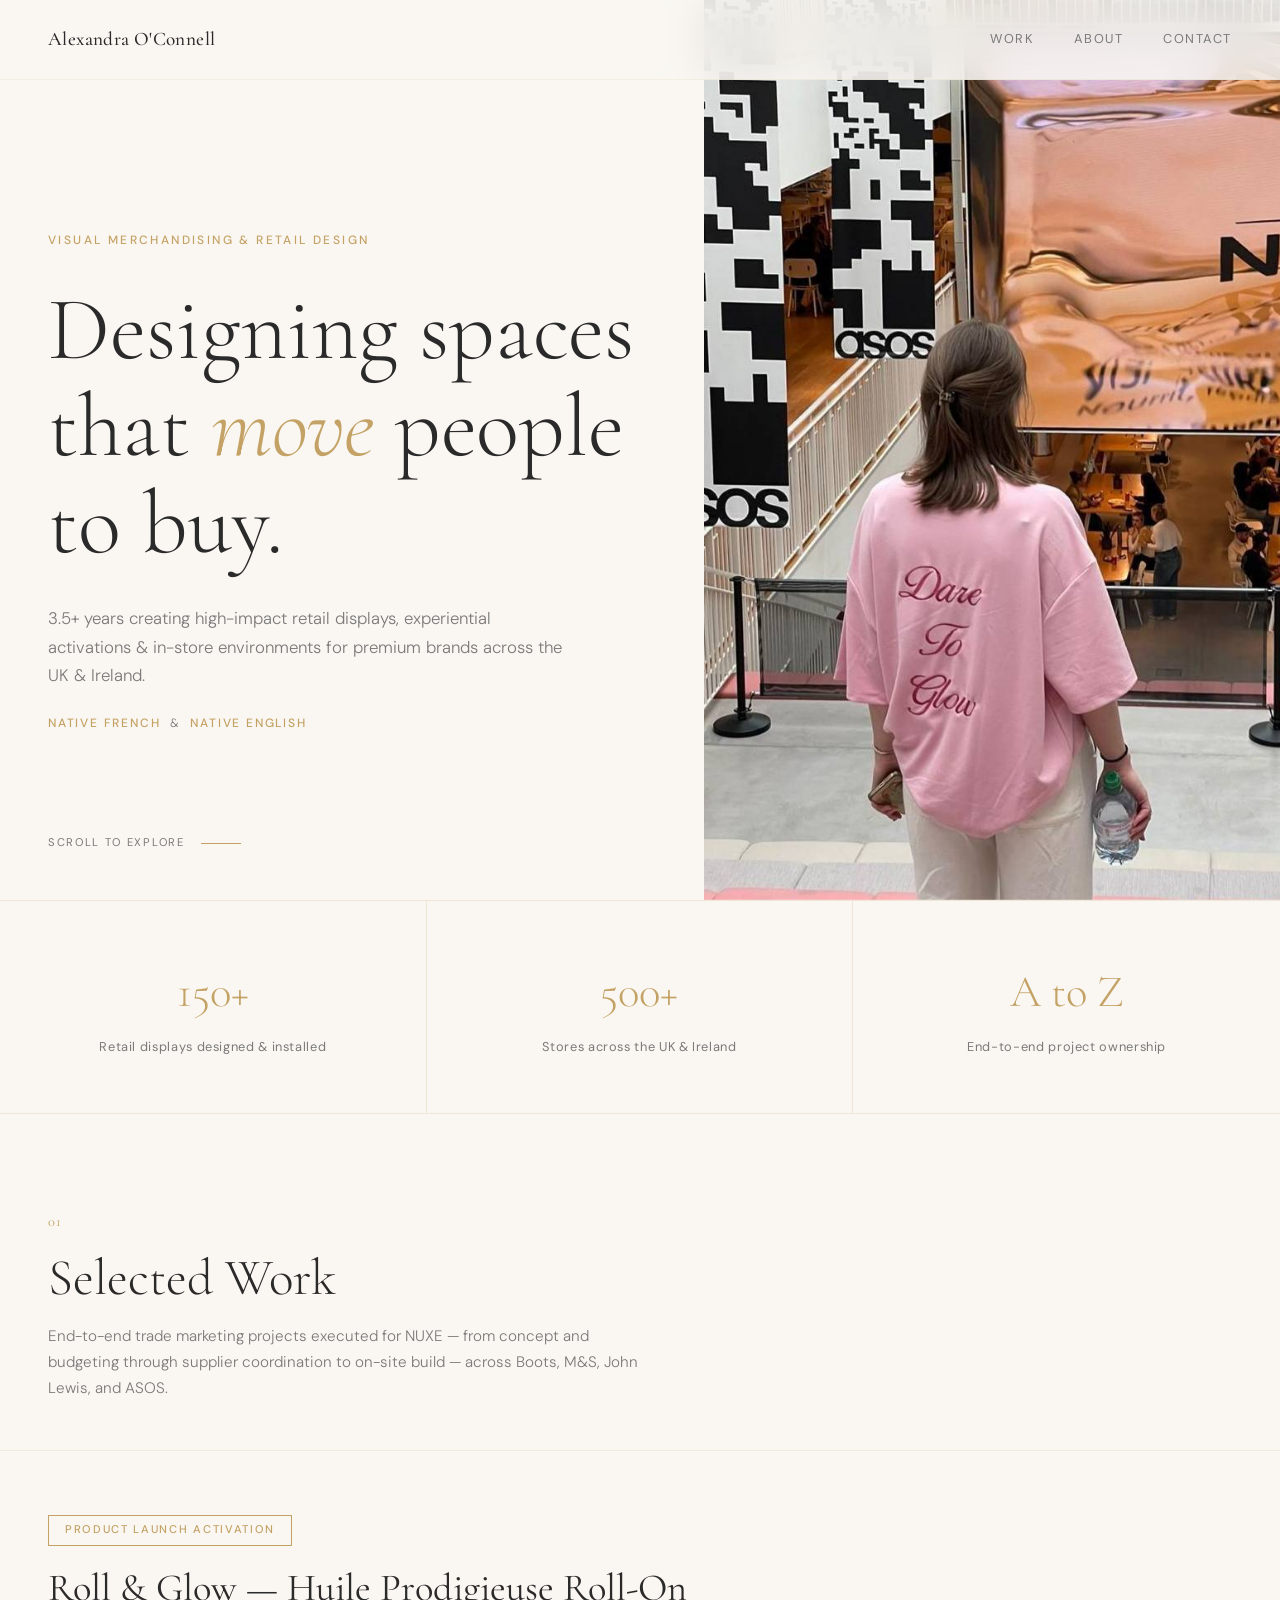
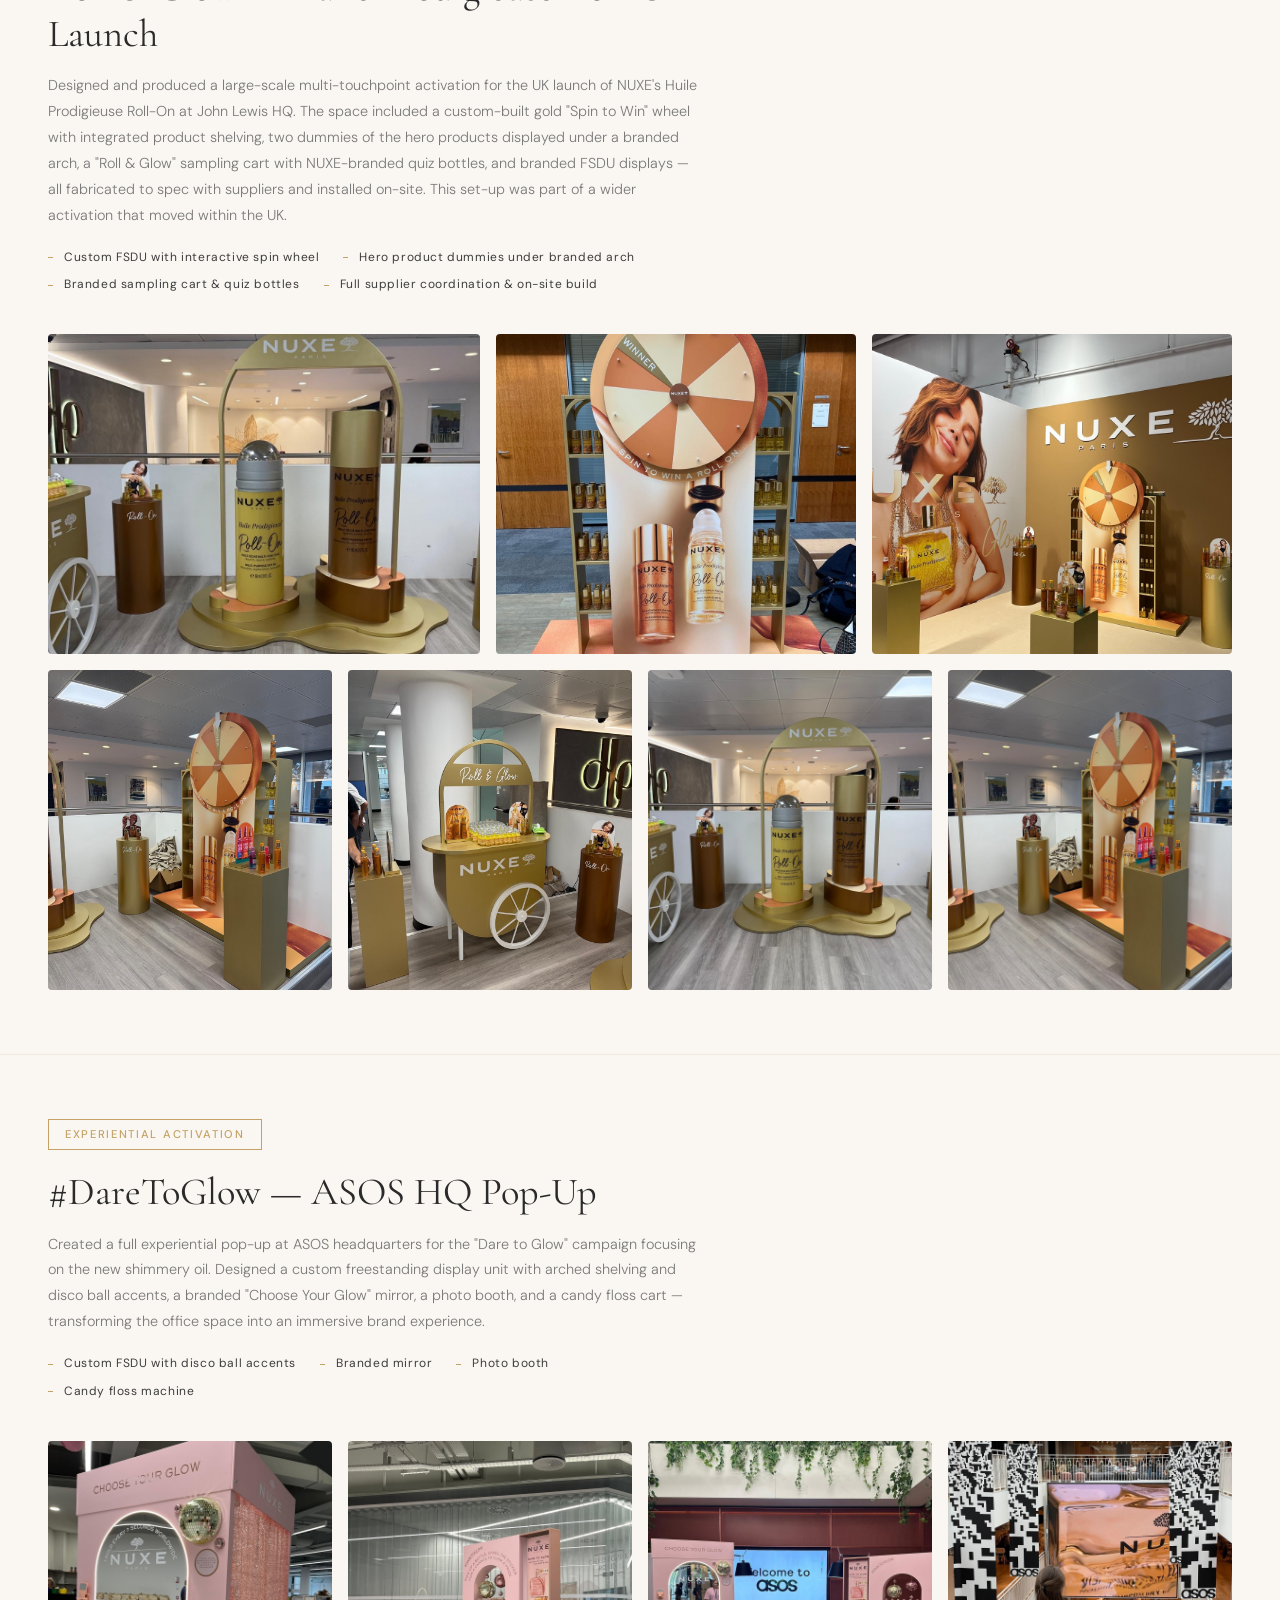
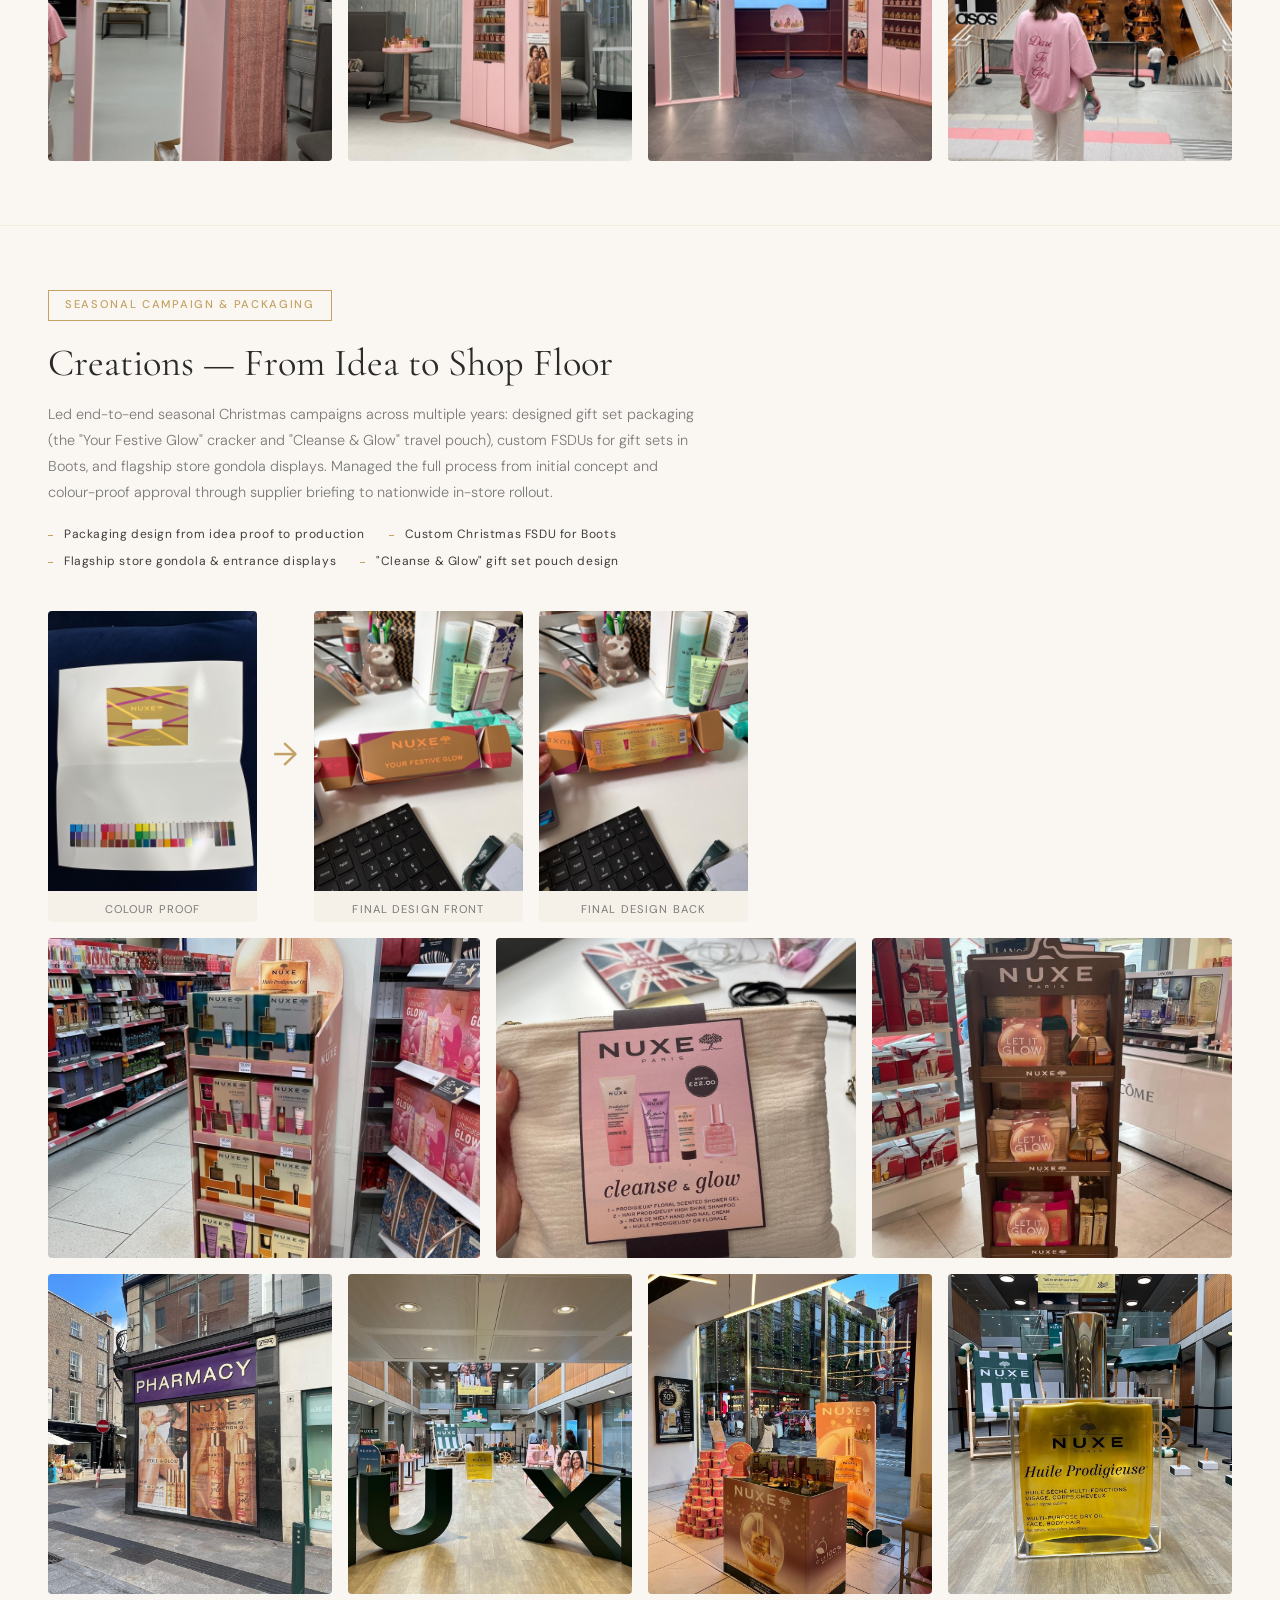
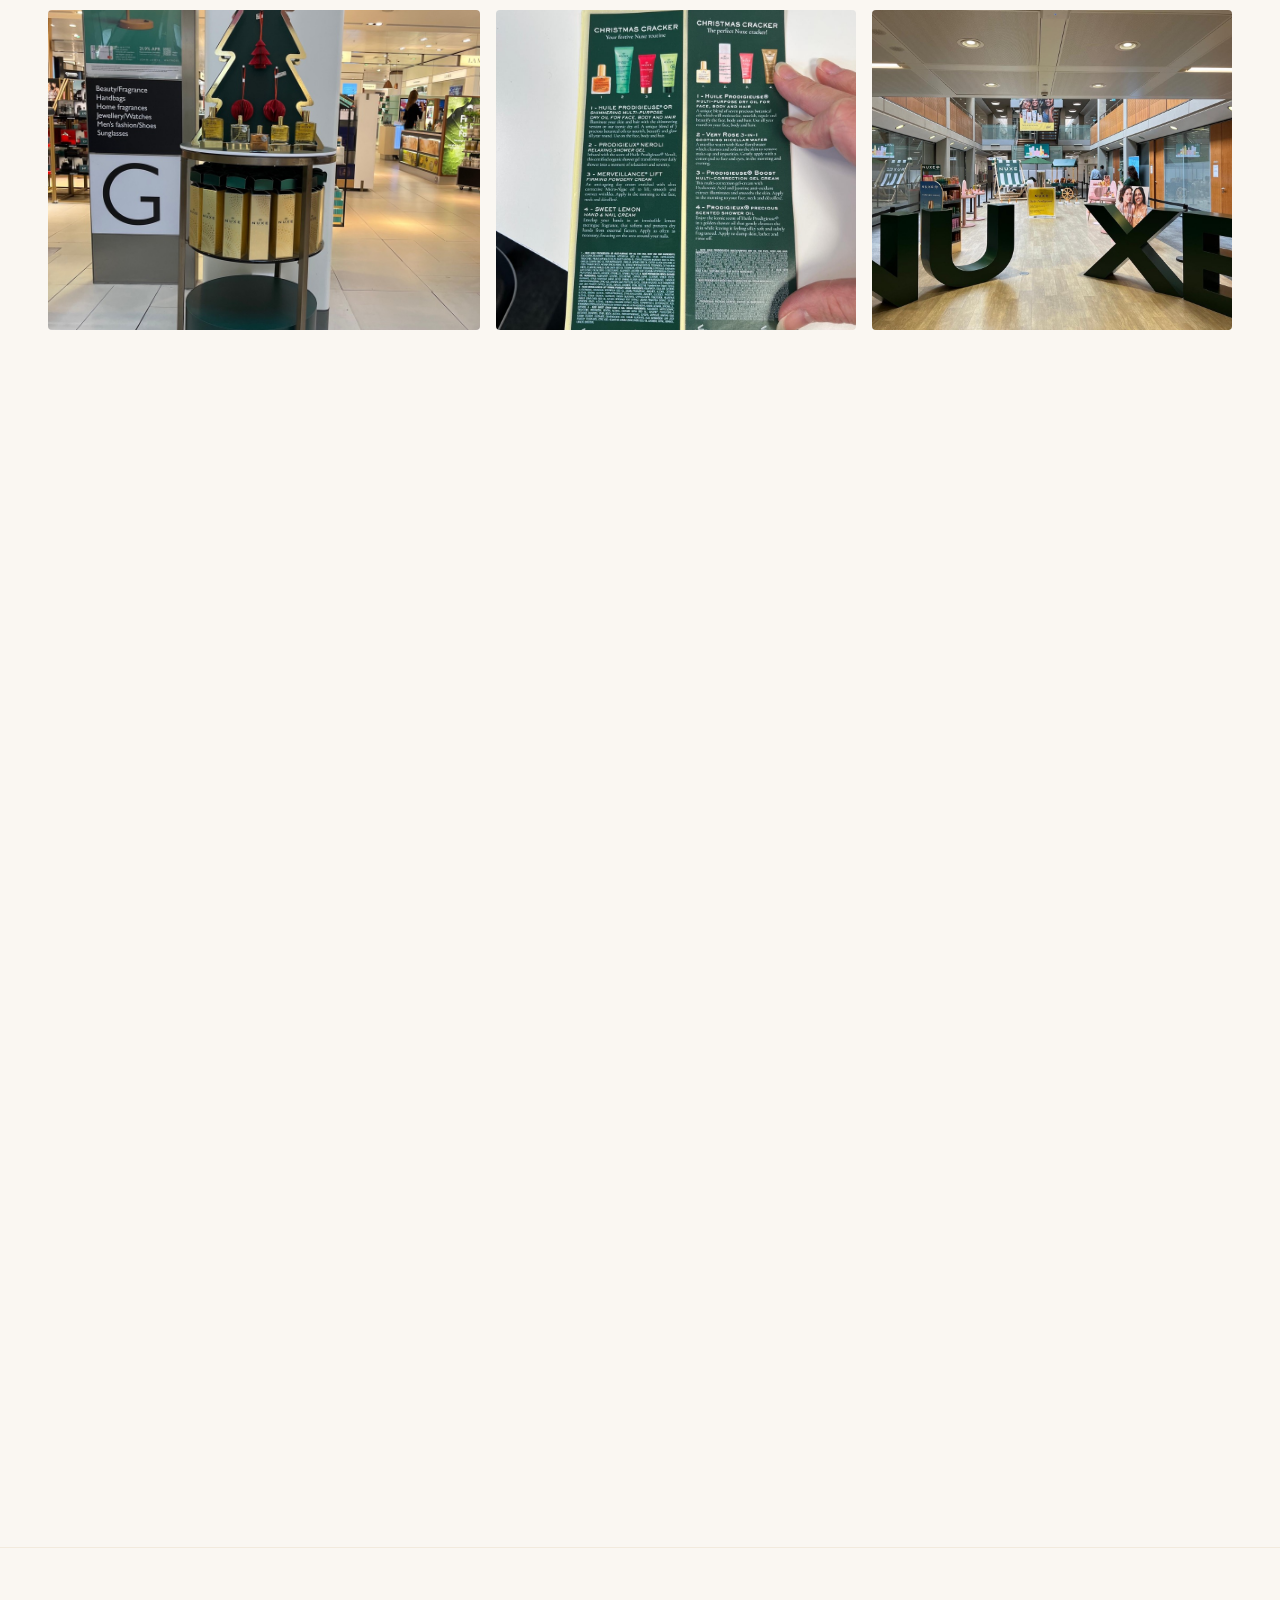
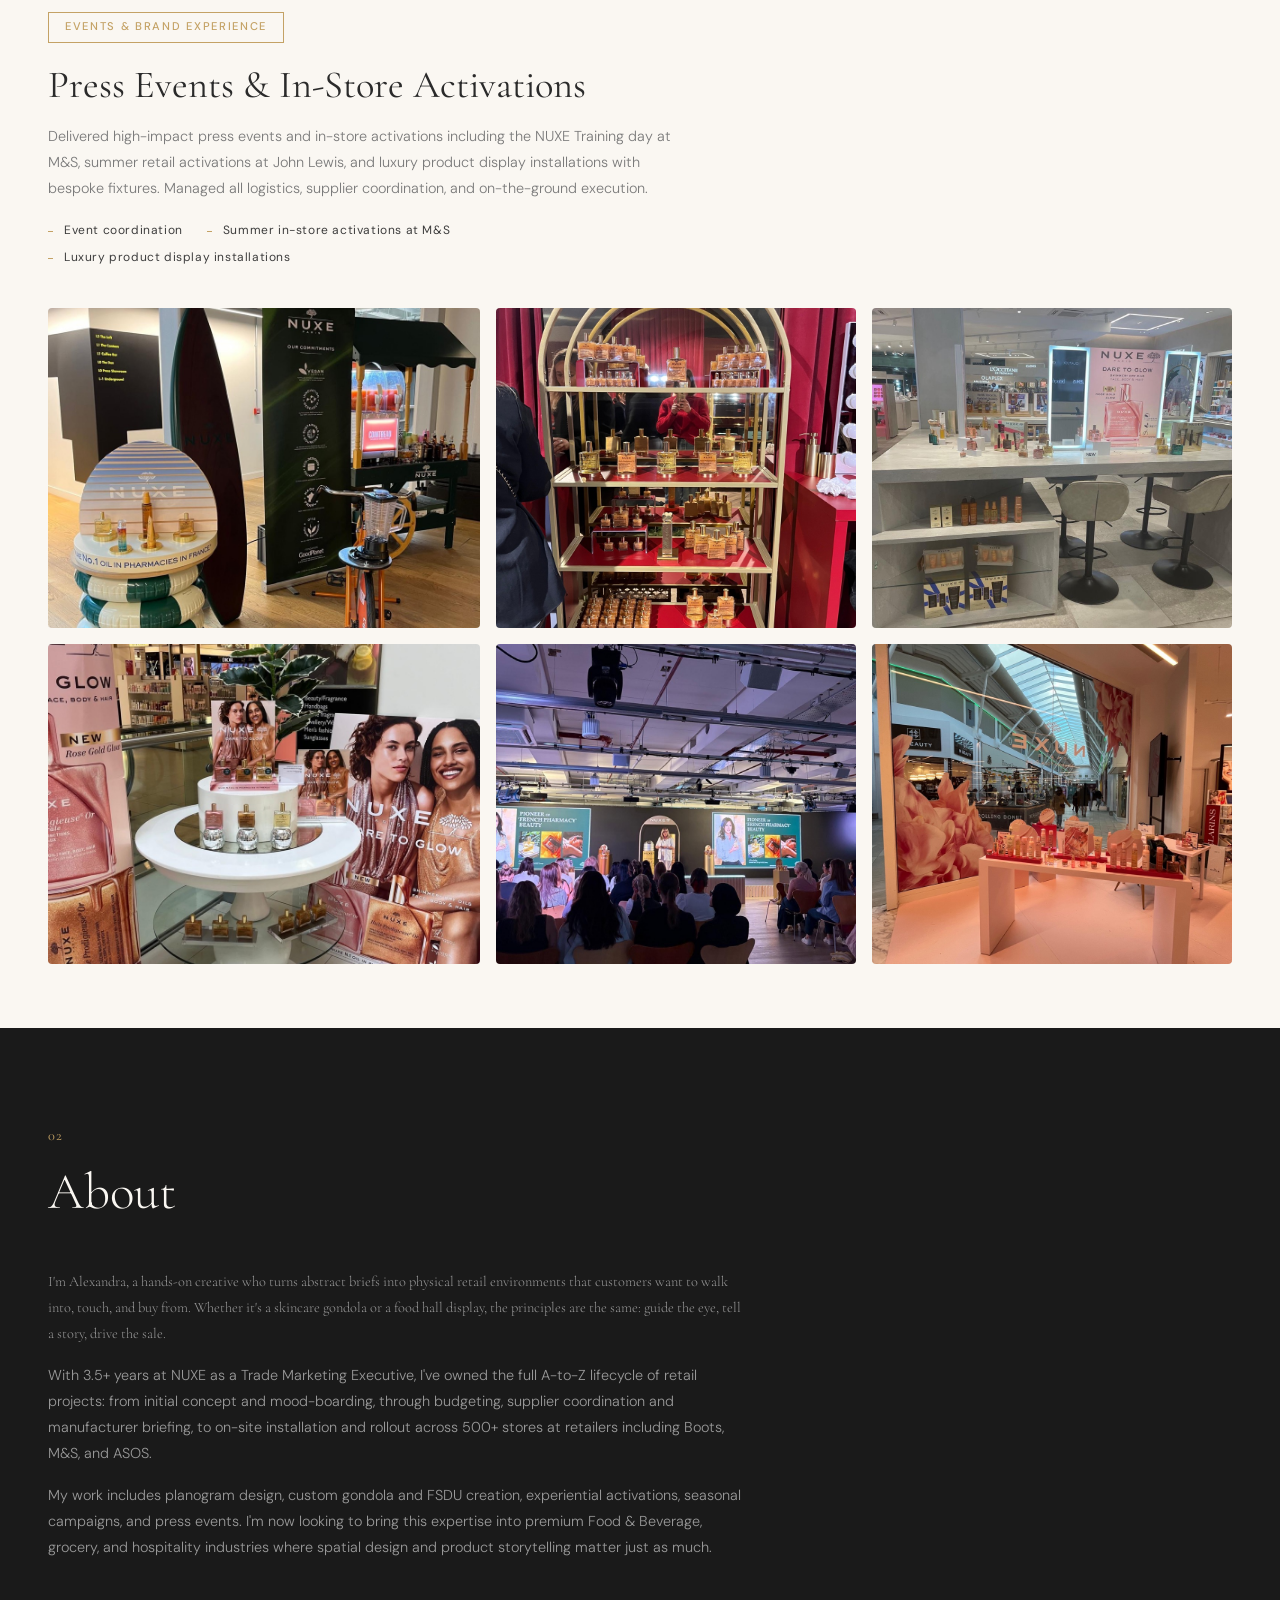
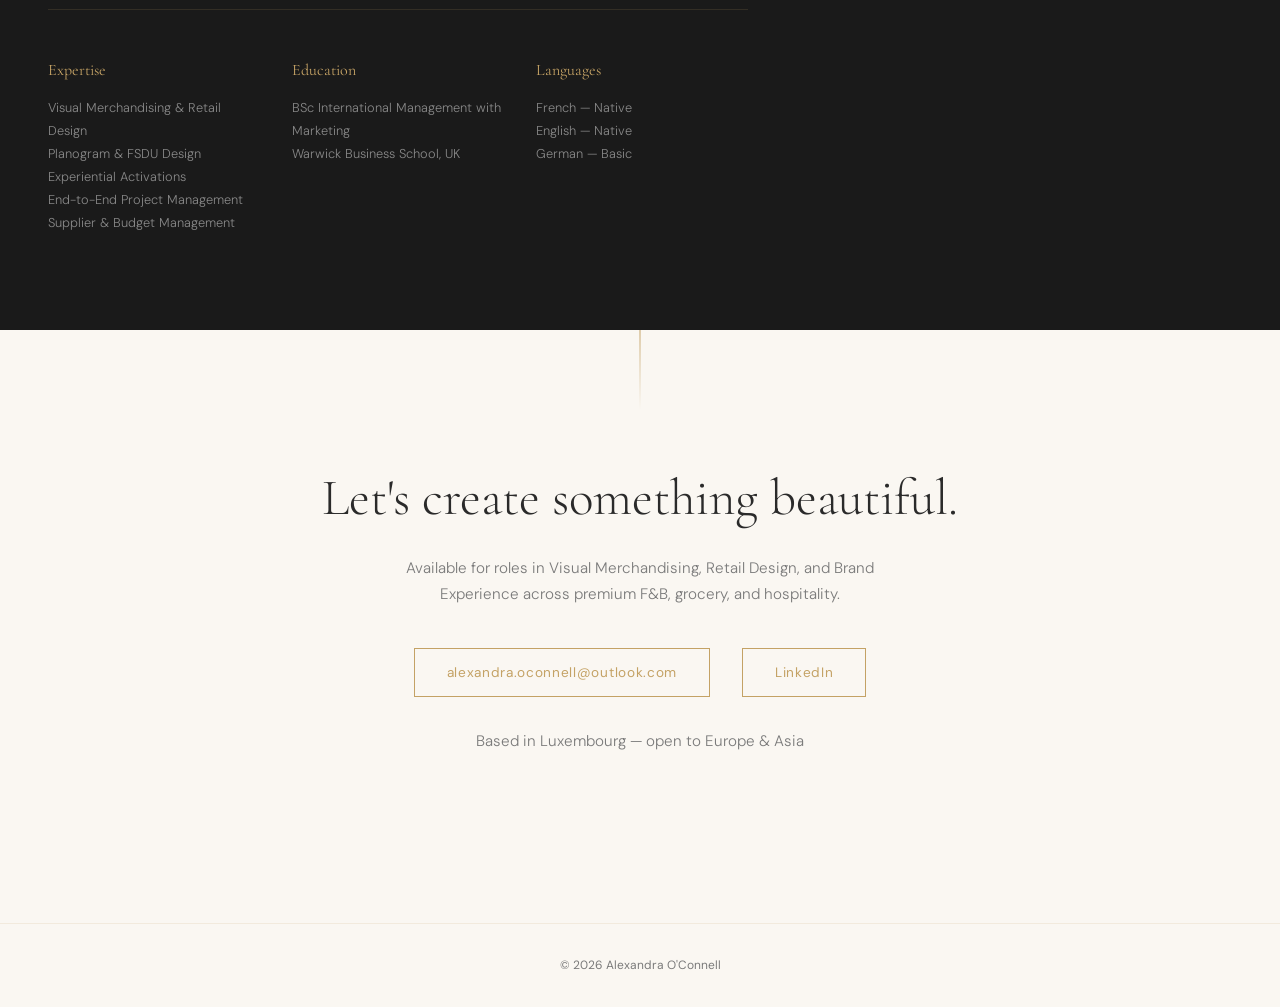
==== commit 25dc7169: "Add Google Analytics (GA4)" ====
--- a/index.html
+++ b/index.html
@@ -3,6 +3,15 @@
   <head>
     <meta charset="UTF-8" />
     <meta name="viewport" content="width=device-width, initial-scale=1.0" />
+    <!-- Google tag (gtag.js) -->
+    <script async src="https://www.googletagmanager.com/gtag/js?id=G-58CE3RDC5Z"></script>
+    <script>
+      window.dataLayer = window.dataLayer || [];
+      function gtag(){dataLayer.push(arguments);}
+      gtag('js', new Date());
+
+      gtag('config', 'G-58CE3RDC5Z');
+    </script>
     <title>Alexandra O'Connell — Visual Merchandising & Retail Design</title>
     <link rel="preconnect" href="https://fonts.googleapis.com" />
     <link rel="preconnect" href="https://fonts.gstatic.com" crossorigin />
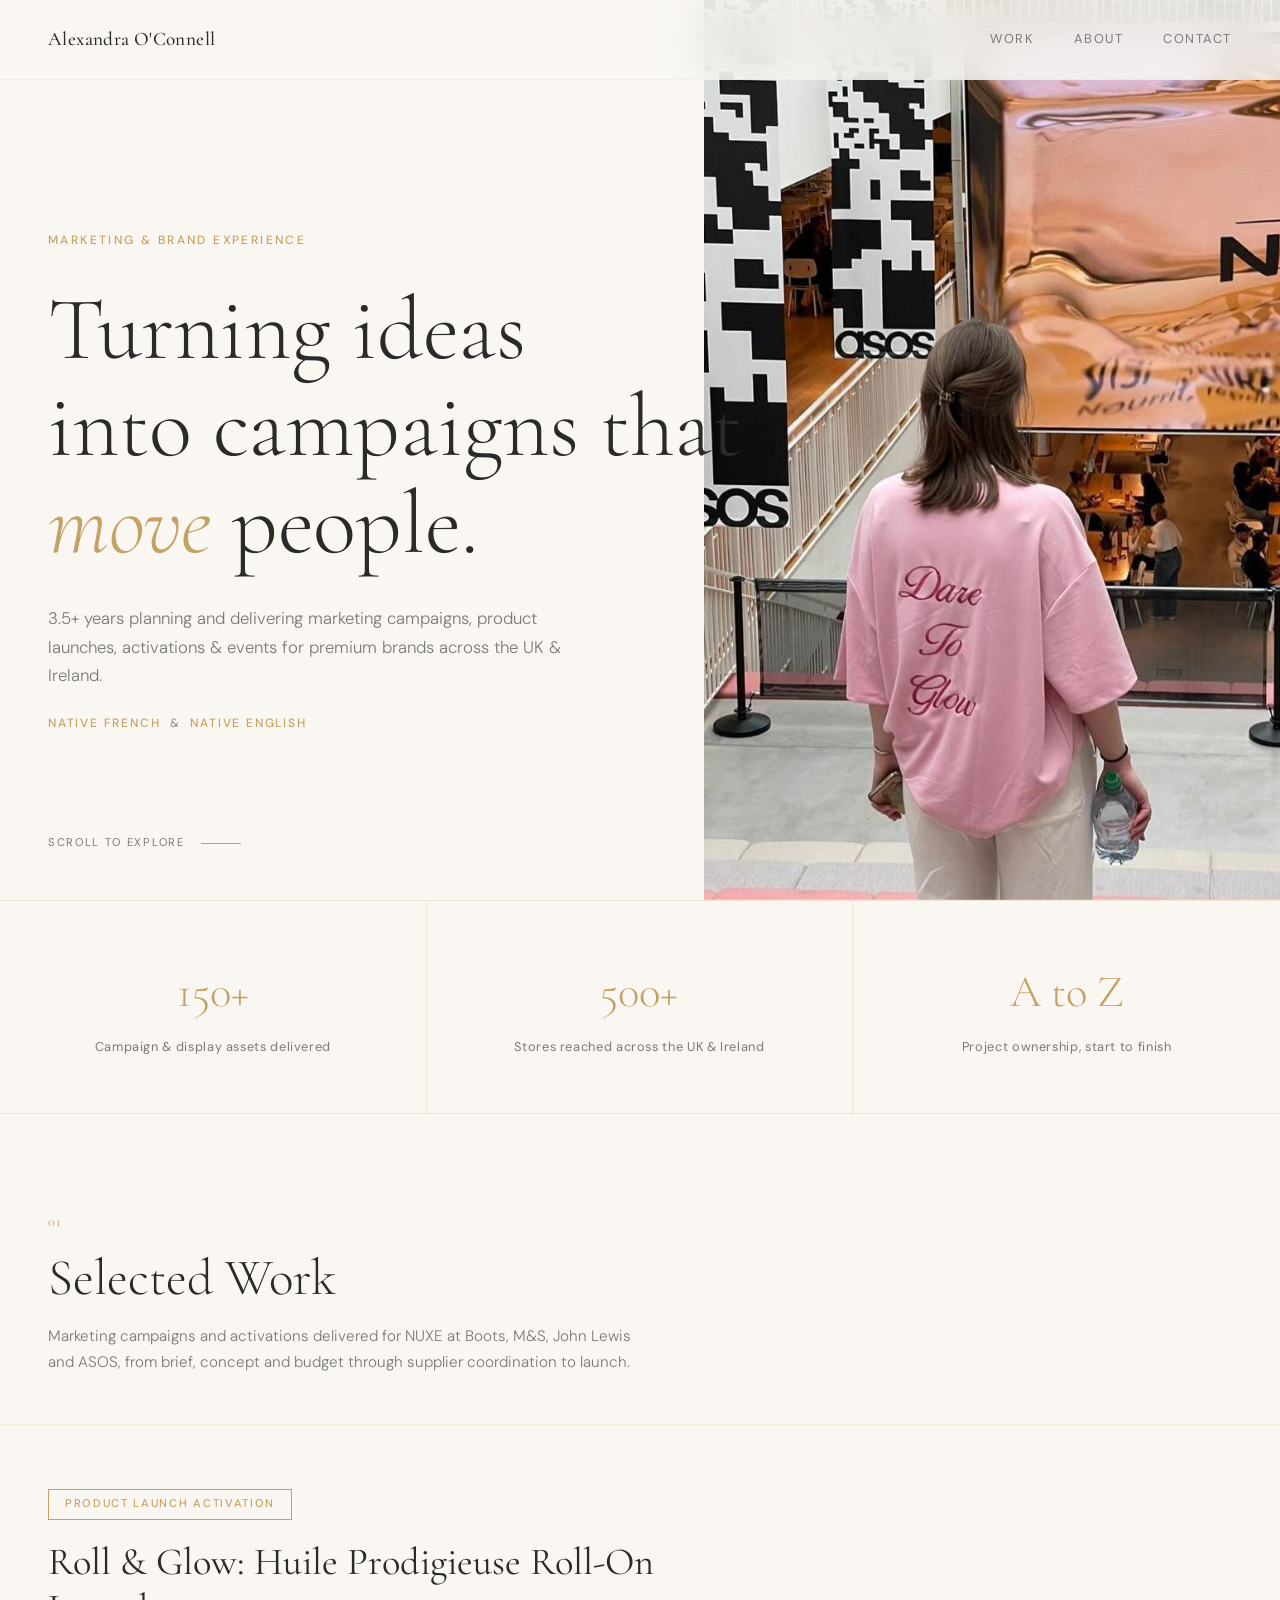
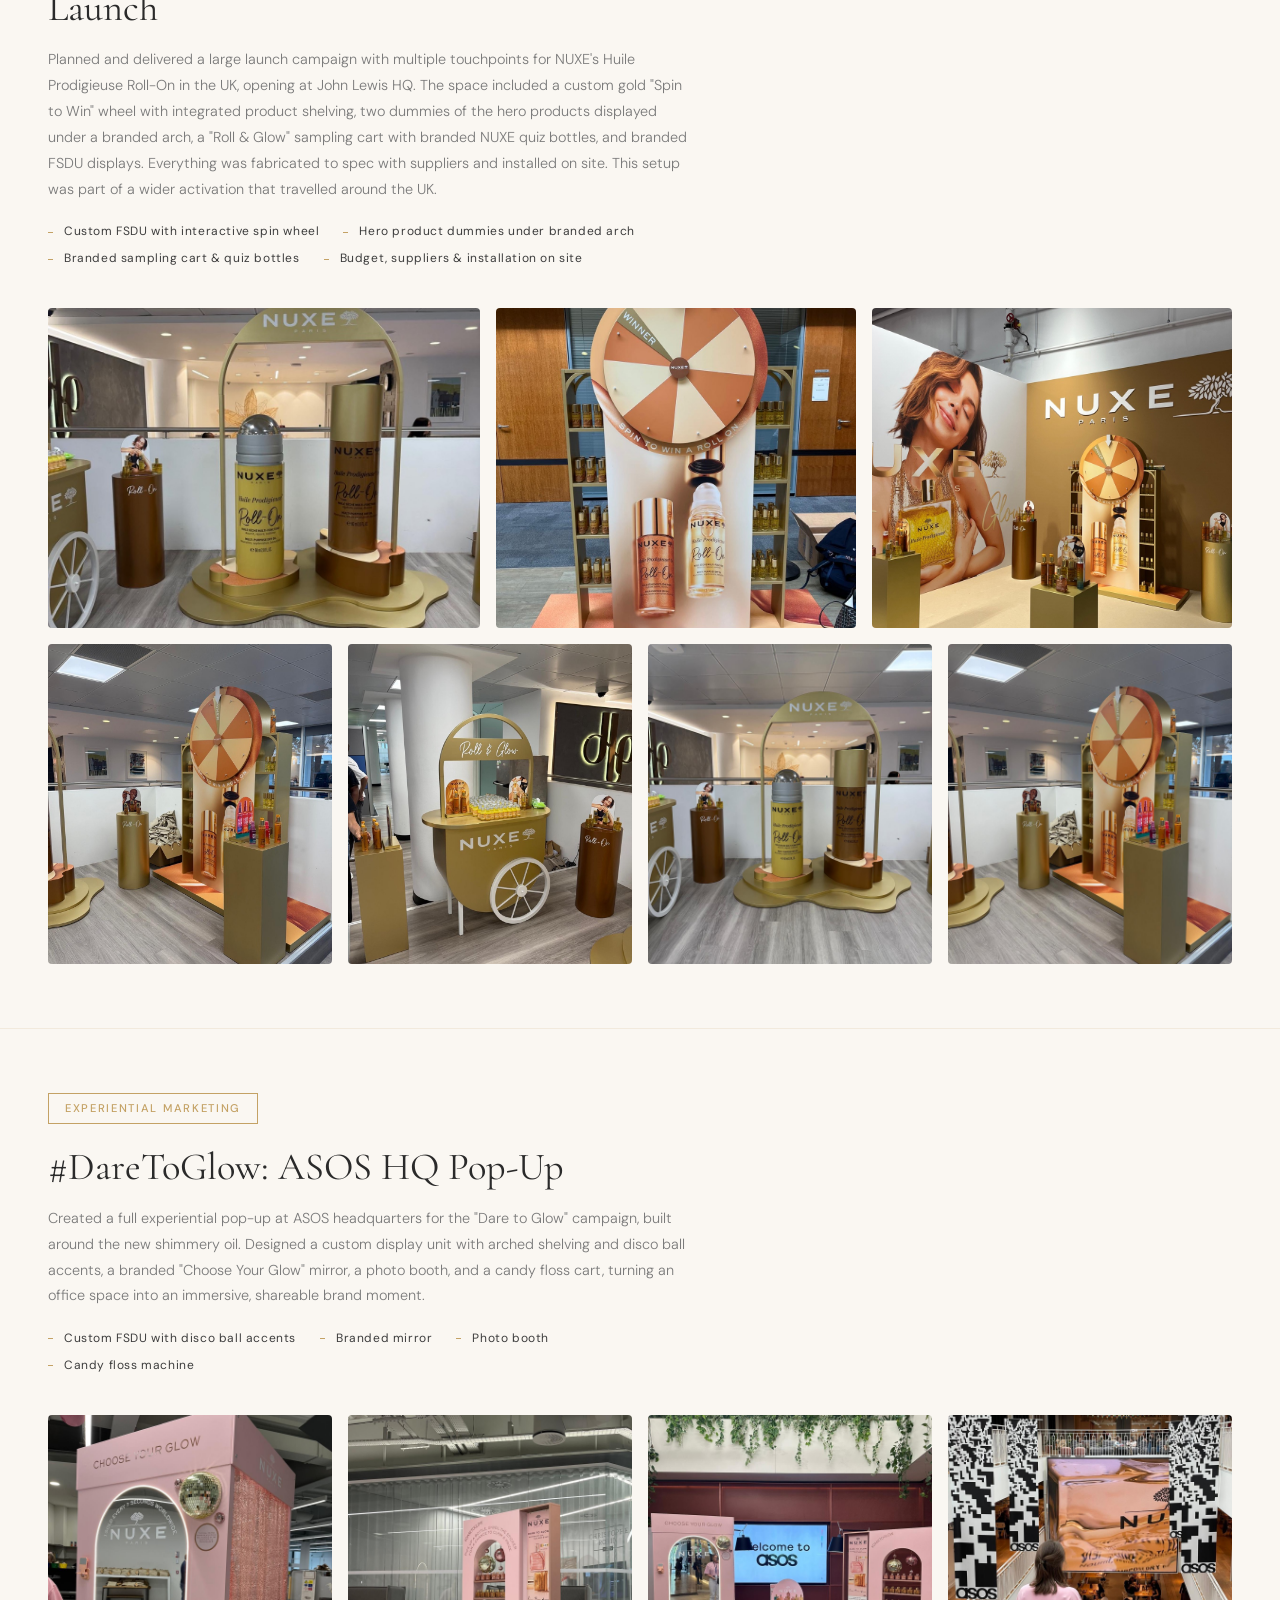
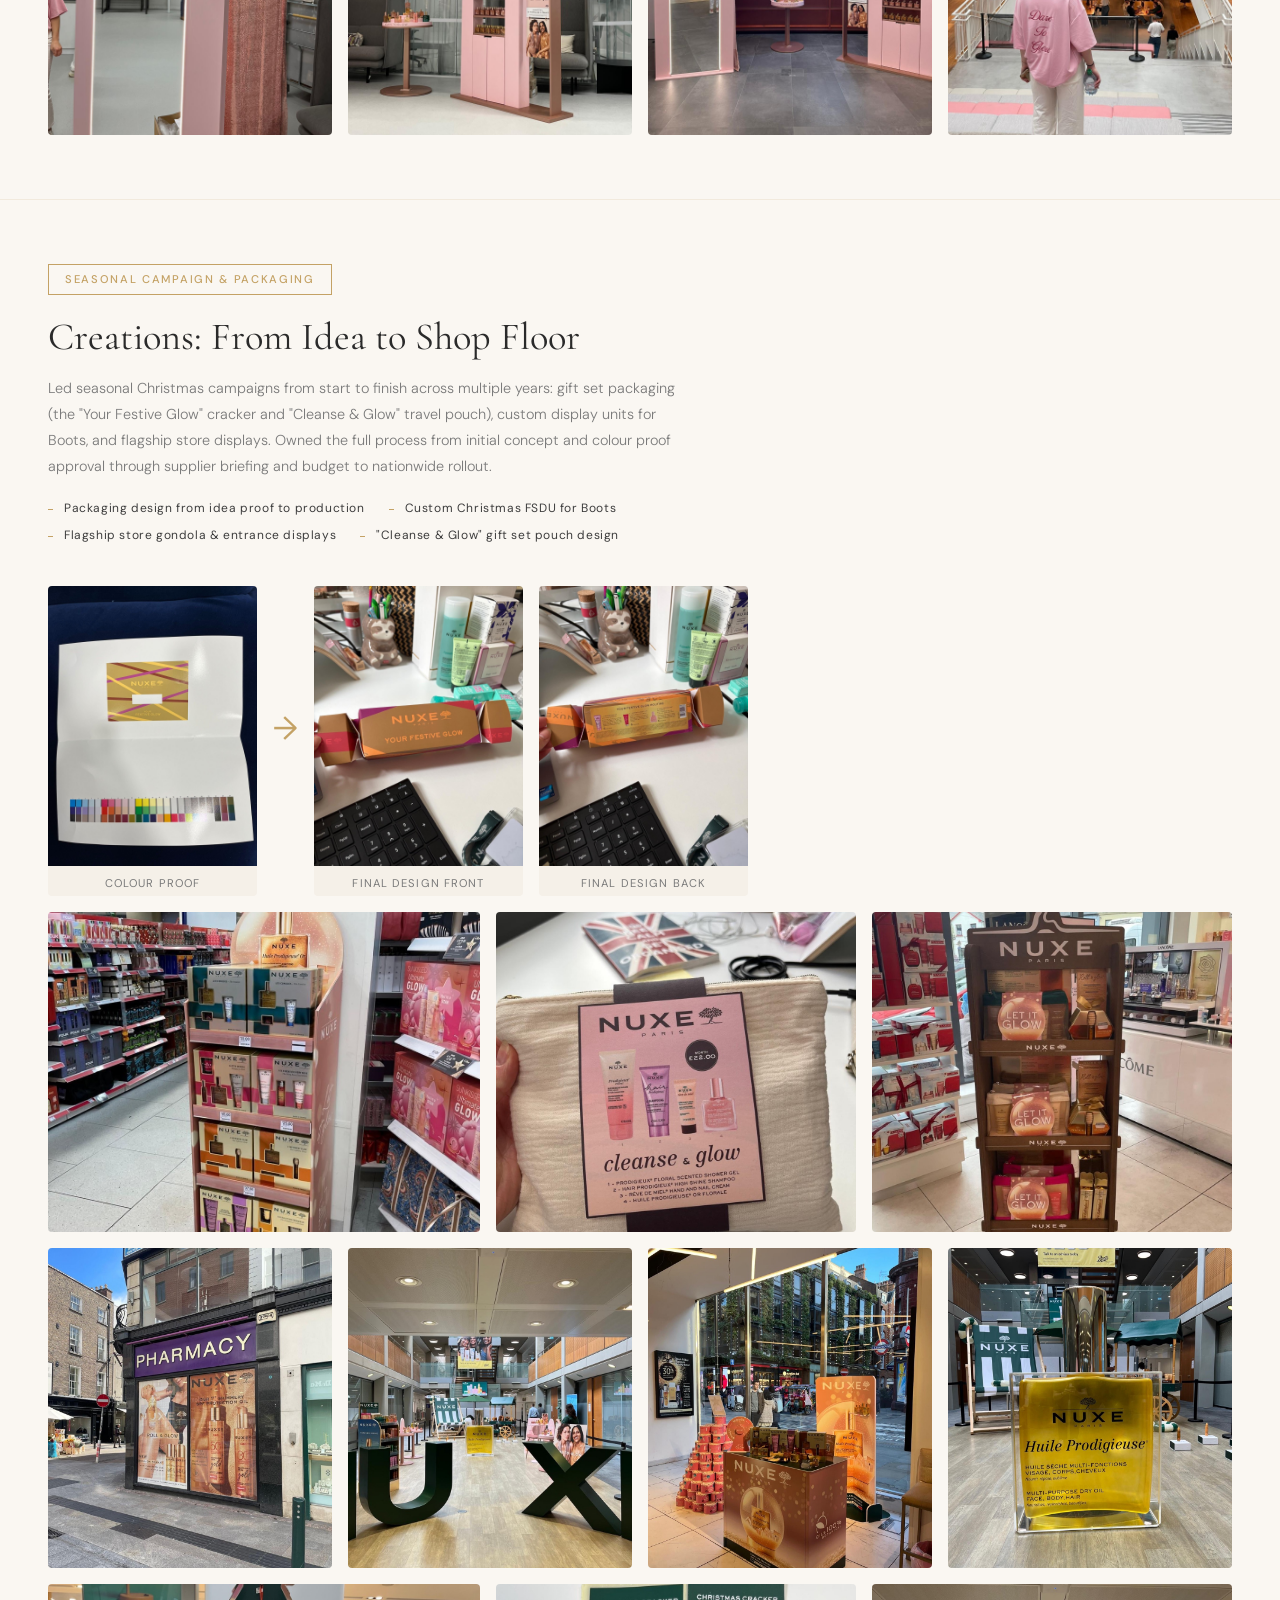
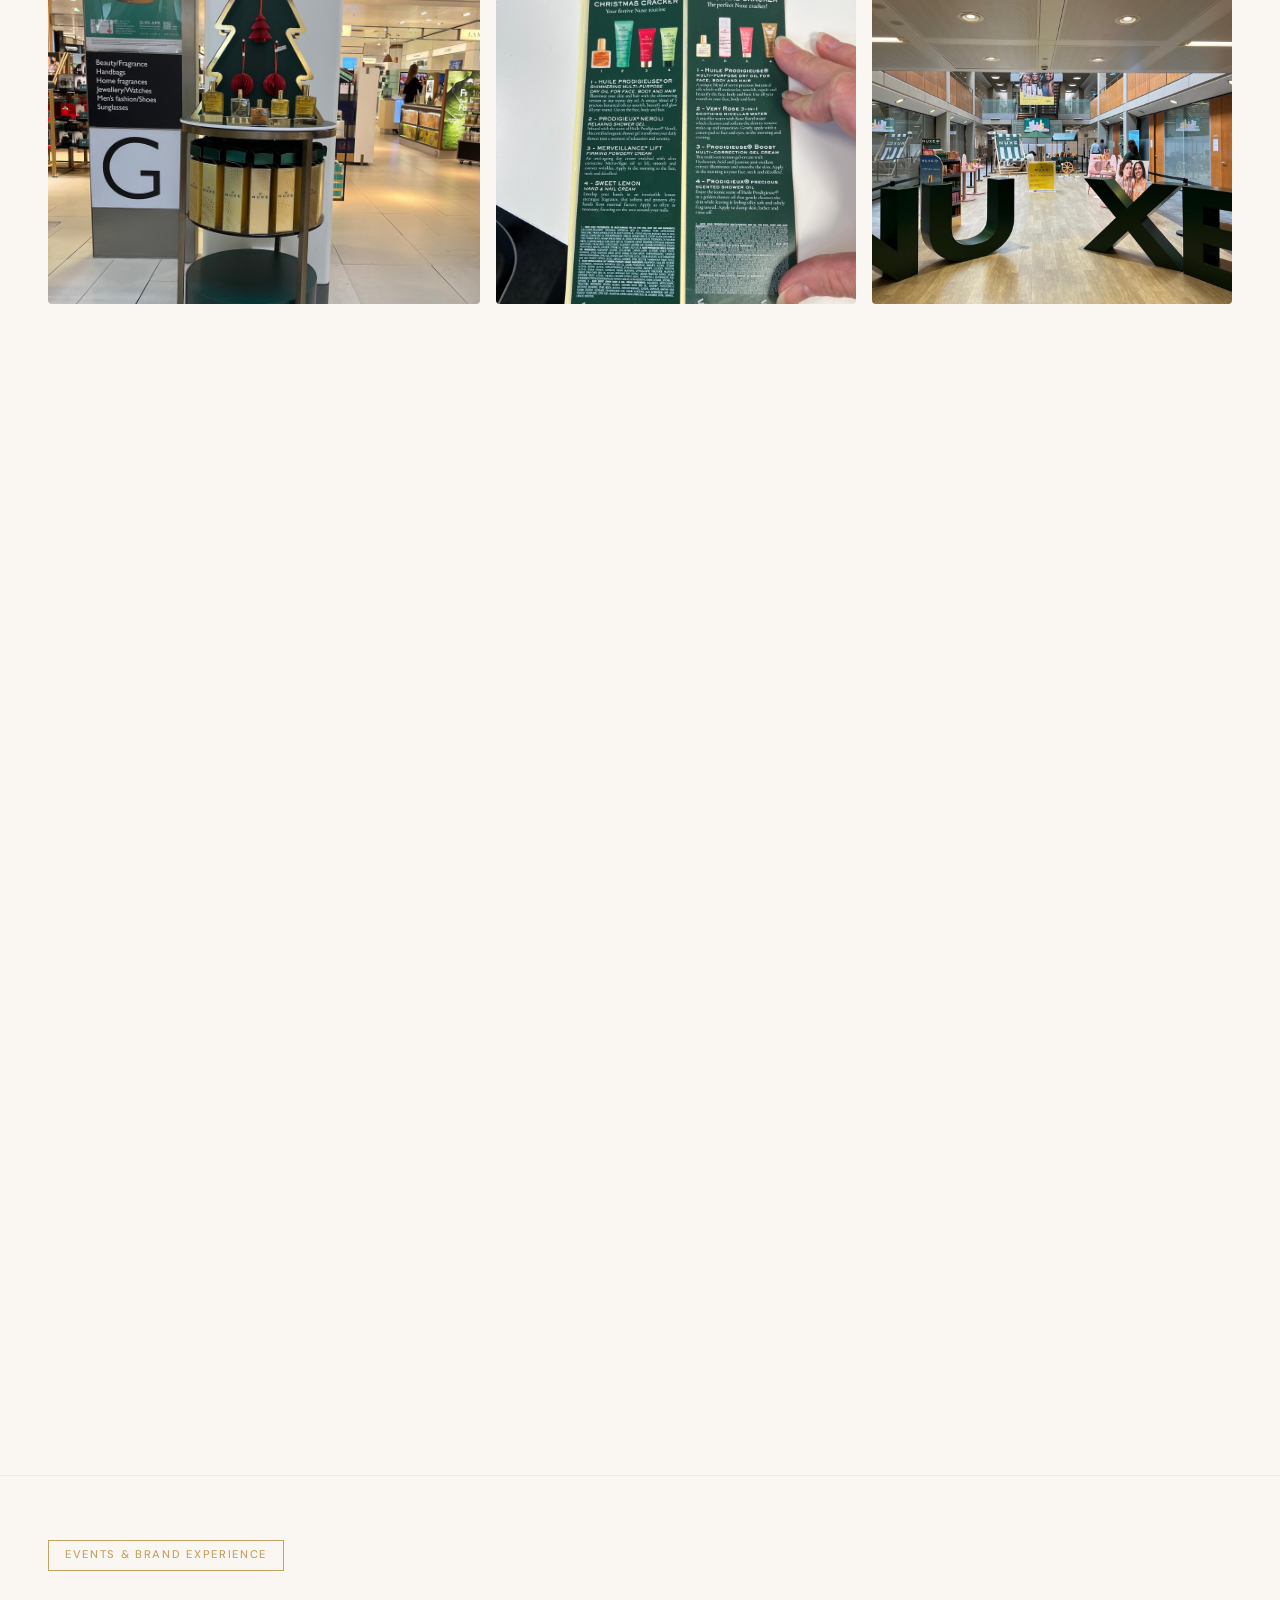
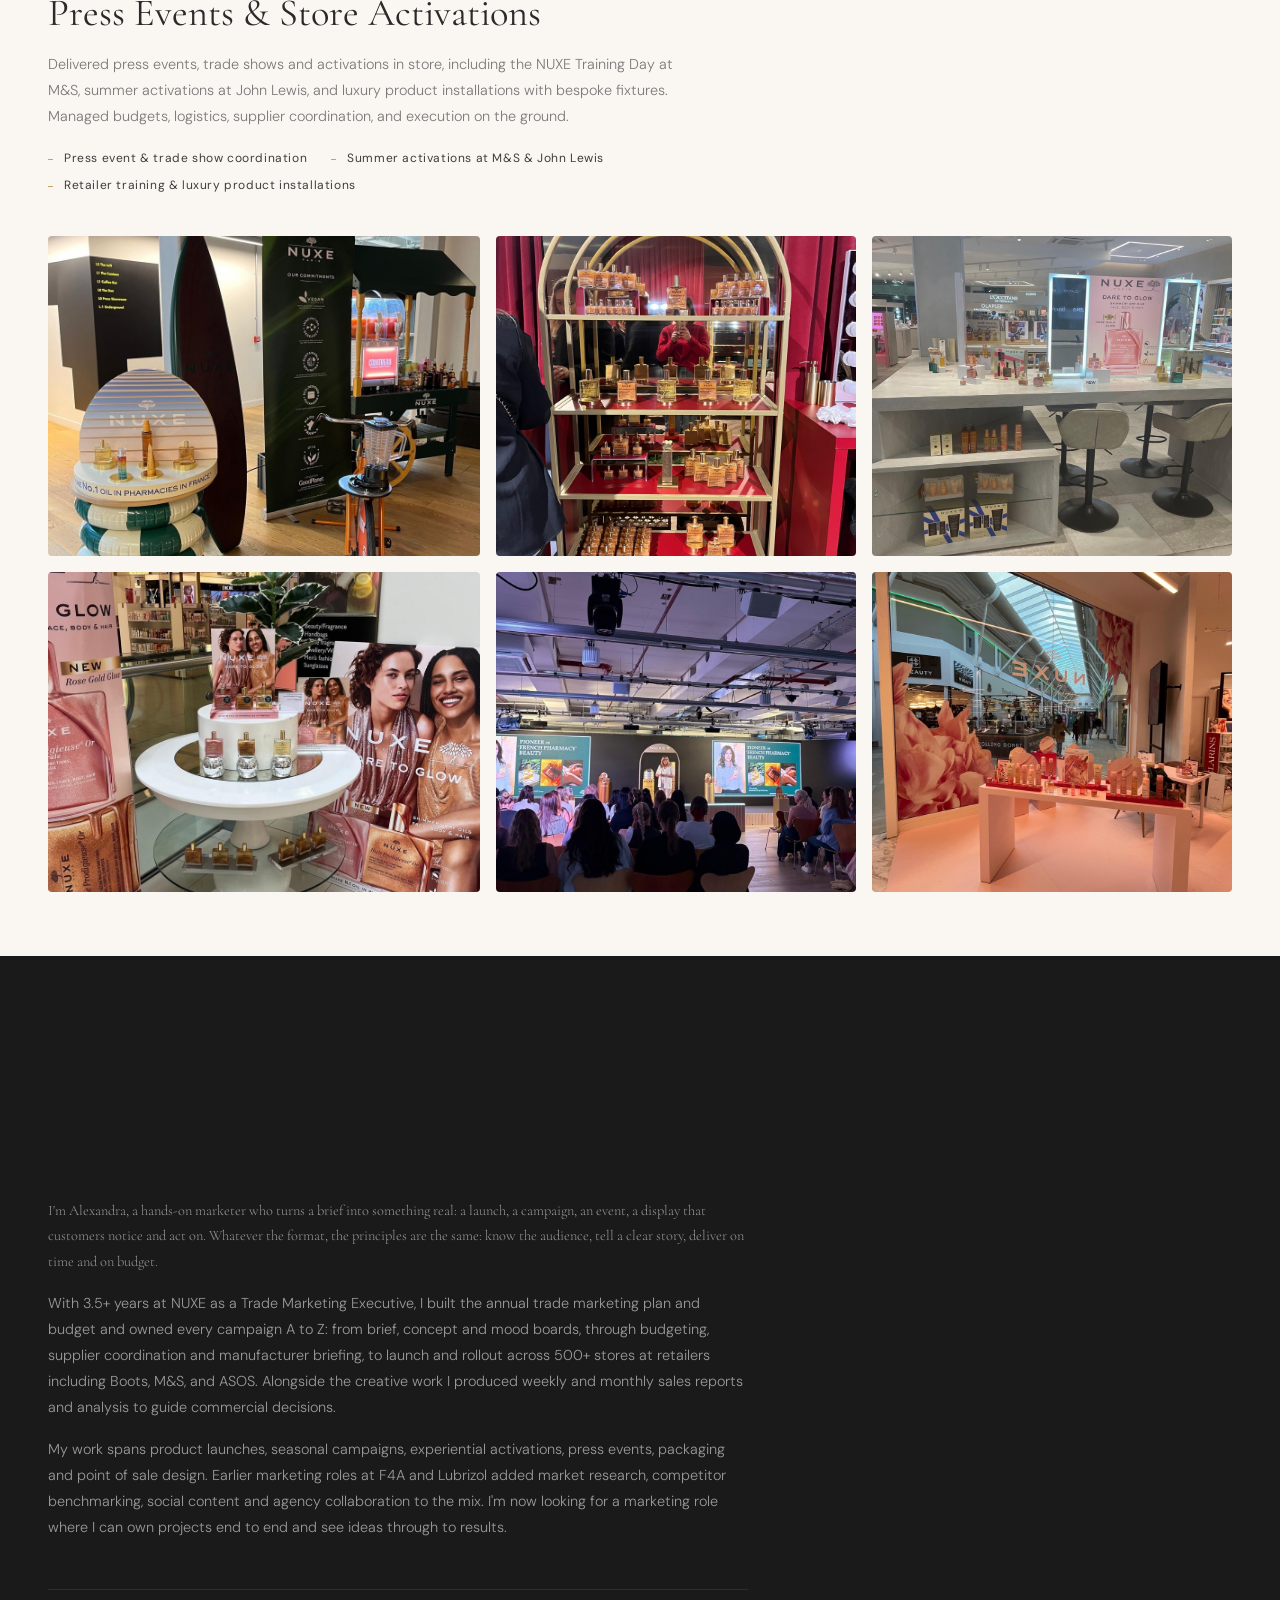
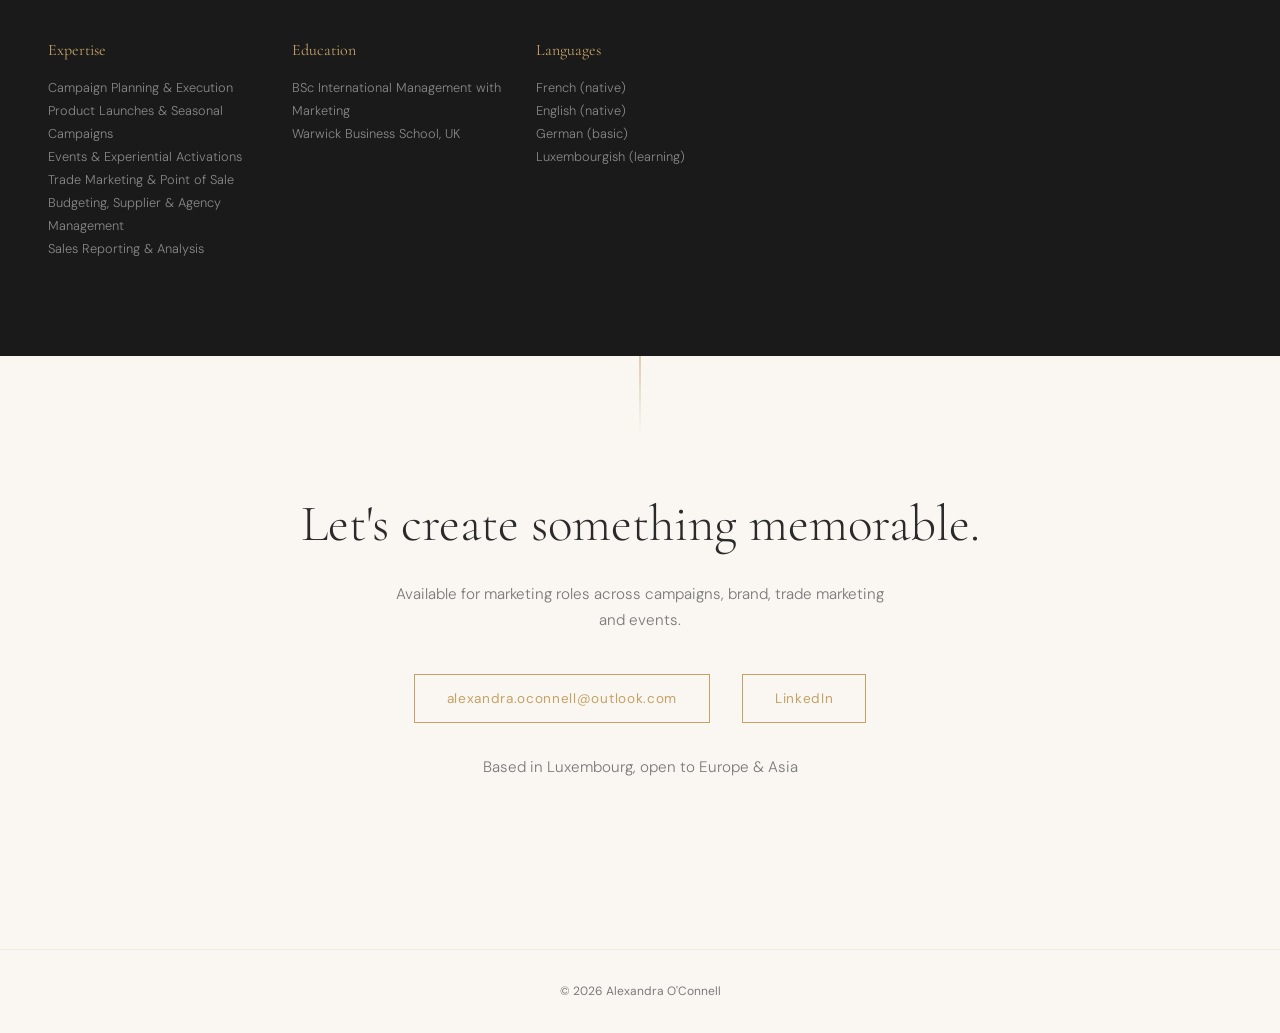
==== commit 5c048479: "Remove em dashes and most hyphenated compounds from site copy Rewrite sentences that used em dashes " ====
--- a/index.html
+++ b/index.html
@@ -3,6 +3,8 @@
   <head>
     <meta charset="UTF-8" />
     <meta name="viewport" content="width=device-width, initial-scale=1.0" />
+    <meta name="robots" content="noindex, nofollow" />
+    <meta name="googlebot" content="noindex, nofollow" />
     <!-- Google tag (gtag.js) -->
     <script async src="https://www.googletagmanager.com/gtag/js?id=G-58CE3RDC5Z"></script>
     <script>
@@ -12,7 +14,7 @@
 
       gtag('config', 'G-58CE3RDC5Z');
     </script>
-    <title>Alexandra O'Connell — Visual Merchandising & Retail Design</title>
+    <title>Alexandra O'Connell | Marketing & Brand Experience</title>
     <link rel="preconnect" href="https://fonts.googleapis.com" />
     <link rel="preconnect" href="https://fonts.gstatic.com" crossorigin />
     <link
@@ -33,15 +35,15 @@
 
     <header class="hero">
       <img src="pictures/profile.jpg" alt="Alexandra O'Connell" class="hero-portrait" />
-      <div class="hero-label">Visual Merchandising & Retail Design</div>
+      <div class="hero-label">Marketing & Brand Experience</div>
       <h1 class="hero-title">
-        <span class="line">Designing spaces</span>
-        <span class="line">that <em>move</em> people</span>
-        <span class="line">to buy.</span>
+        <span class="line">Turning ideas</span>
+        <span class="line">into campaigns that</span>
+        <span class="line"><em>move</em> people.</span>
       </h1>
       <p class="hero-sub">
-        3.5+ years creating high-impact retail displays, experiential
-        activations & in-store environments for premium brands across the UK &
+        3.5+ years planning and delivering marketing campaigns, product
+        launches, activations & events for premium brands across the UK &
         Ireland.
       </p>
       <div class="hero-languages">
@@ -57,15 +59,15 @@
     <section class="stats">
       <div class="stat">
         <span class="stat-num">150+</span>
-        <span class="stat-label">Retail displays designed & installed</span>
+        <span class="stat-label">Campaign & display assets delivered</span>
       </div>
       <div class="stat">
         <span class="stat-num">500+</span>
-        <span class="stat-label">Stores across the UK & Ireland</span>
+        <span class="stat-label">Stores reached across the UK & Ireland</span>
       </div>
       <div class="stat">
         <span class="stat-num">A to Z</span>
-        <span class="stat-label">End-to-end project ownership</span>
+        <span class="stat-label">Project ownership, start to finish</span>
       </div>
     </section>
 
@@ -74,9 +76,9 @@
         <span class="section-num">01</span>
         <h2>Selected Work</h2>
         <p>
-          End-to-end trade marketing projects executed for NUXE — from concept
-          and budgeting through supplier coordination to on-site build — across
-          Boots, M&S, John Lewis, and ASOS.
+          Marketing campaigns and activations delivered for NUXE at Boots,
+          M&S, John Lewis and ASOS, from brief, concept and budget through
+          supplier coordination to launch.
         </p>
       </div>
 
@@ -84,22 +86,23 @@
       <article class="project">
         <div class="project-info">
           <span class="project-tag">Product Launch Activation</span>
-          <h3>Roll & Glow — Huile Prodigieuse Roll-On Launch</h3>
-          <p>
-            Designed and produced a large-scale multi-touchpoint activation for
-            the UK launch of NUXE's Huile Prodigieuse Roll-On at John Lewis HQ.
-            The space included a custom-built gold "Spin to Win" wheel with
-            integrated product shelving, two dummies of the hero products
-            displayed under a branded arch, a "Roll & Glow" sampling cart with
-            NUXE-branded quiz bottles, and branded FSDU displays — all
-            fabricated to spec with suppliers and installed on-site. This set-up
-            was part of a wider activation that moved within the UK.
+          <h3>Roll & Glow: Huile Prodigieuse Roll-On Launch</h3>
+          <p>
+            Planned and delivered a large launch campaign with multiple
+            touchpoints for NUXE's Huile Prodigieuse Roll-On in the UK, opening
+            at John Lewis HQ. The space included a custom gold "Spin to Win"
+            wheel with integrated product shelving, two dummies of the hero
+            products displayed under a branded arch, a "Roll & Glow" sampling
+            cart with branded NUXE quiz bottles, and branded FSDU displays.
+            Everything was fabricated to spec with suppliers and installed on
+            site. This setup was part of a wider activation that travelled
+            around the UK.
           </p>
           <ul class="project-details">
             <li>Custom FSDU with interactive spin wheel</li>
             <li>Hero product dummies under branded arch</li>
             <li>Branded sampling cart & quiz bottles</li>
-            <li>Full supplier coordination & on-site build</li>
+            <li>Budget, suppliers & installation on site</li>
           </ul>
         </div>
         <div class="project-gallery project-gallery--3">
@@ -160,15 +163,15 @@
       <!-- Project 2: #DareToGlow — ASOS HQ Experiential -->
       <article class="project">
         <div class="project-info">
-          <span class="project-tag">Experiential Activation</span>
-          <h3>#DareToGlow — ASOS HQ Pop-Up</h3>
+          <span class="project-tag">Experiential Marketing</span>
+          <h3>#DareToGlow: ASOS HQ Pop-Up</h3>
           <p>
             Created a full experiential pop-up at ASOS headquarters for the
-            "Dare to Glow" campaign focusing on the new shimmery oil. Designed a
-            custom freestanding display unit with arched shelving and disco ball
-            accents, a branded "Choose Your Glow" mirror, a photo booth, and a
-            candy floss cart — transforming the office space into an immersive
-            brand experience.
+            "Dare to Glow" campaign, built around the new shimmery oil. Designed
+            a custom display unit with arched shelving and disco ball accents, a
+            branded "Choose Your Glow" mirror, a photo booth, and a candy floss
+            cart, turning an office space into an immersive, shareable brand
+            moment.
           </p>
           <ul class="project-details">
             <li>Custom FSDU with disco ball accents</li>
@@ -213,14 +216,14 @@
       <article class="project">
         <div class="project-info">
           <span class="project-tag">Seasonal Campaign & Packaging</span>
-          <h3>Creations — From Idea to Shop Floor</h3>
-          <p>
-            Led end-to-end seasonal Christmas campaigns across multiple years:
-            designed gift set packaging (the "Your Festive Glow" cracker and
-            "Cleanse & Glow" travel pouch), custom FSDUs for gift sets in Boots,
-            and flagship store gondola displays. Managed the full process from
-            initial concept and colour-proof approval through supplier briefing
-            to nationwide in-store rollout.
+          <h3>Creations: From Idea to Shop Floor</h3>
+          <p>
+            Led seasonal Christmas campaigns from start to finish across
+            multiple years: gift set packaging (the "Your Festive Glow" cracker
+            and "Cleanse & Glow" travel pouch), custom display units for Boots,
+            and flagship store displays. Owned the full process from initial
+            concept and colour proof approval through supplier briefing and
+            budget to nationwide rollout.
           </p>
           <ul class="project-details">
             <li>Packaging design from idea proof to production</li>
@@ -336,24 +339,24 @@
         </div>
       </article>
 
-      <!-- Project 4: Planograms, Gondolas & FSDUs — Boots & M&S -->
+      <!-- Project 4: Trade Marketing — In-Store Displays, Boots & M&S -->
       <article class="project">
         <div class="project-info">
-          <span class="project-tag">Planograms & Retail Display</span>
-          <h3>In-Store Displays — Boots, M&S & John Lewis</h3>
-          <p>
-            Designed and implemented planograms, branded gondolas, and
-            freestanding display units across Boots, M&S and John Lewis stores
-            in the UK & Ireland. Created gondolas with shelving systems with
-            branded lightbox, managed seasonal rotations, and briefed
-            manufacturers on bespoke fixtures and materials. UK & Ireland
+          <span class="project-tag">Trade Marketing & Point of Sale</span>
+          <h3>Store Displays at Boots, M&S & John Lewis</h3>
+          <p>
+            Designed and rolled out point of sale programmes across Boots, M&S
+            and John Lewis stores in the UK & Ireland: planograms, branded
+            gondolas with lightboxes, and freestanding display units. Managed
+            seasonal rotations, briefed manufacturers on bespoke fixtures and
+            materials, and tracked sales to inform the next cycle. UK & Ireland
             rollout across 500+ stores.
           </p>
           <ul class="project-details">
-            <li>Category-based planogram design</li>
-            <li>Custom gondolas</li>
-            <li>Bespoke materials</li>
+            <li>Planogram design by category</li>
+            <li>Custom gondolas & bespoke materials</li>
             <li>Standalone FSDUs for shop floor placement</li>
+            <li>Sales reporting & seasonal rotations</li>
           </ul>
         </div>
         <div class="project-gallery project-gallery--4">
@@ -415,18 +418,18 @@
       <article class="project">
         <div class="project-info">
           <span class="project-tag">Events & Brand Experience</span>
-          <h3>Press Events & In-Store Activations</h3>
-          <p>
-            Delivered high-impact press events and in-store activations
-            including the NUXE Training day at M&S, summer retail activations at
-            John Lewis, and luxury product display installations with bespoke
-            fixtures. Managed all logistics, supplier coordination, and
-            on-the-ground execution.
+          <h3>Press Events & Store Activations</h3>
+          <p>
+            Delivered press events, trade shows and activations in store,
+            including the NUXE Training Day at M&S, summer activations at John
+            Lewis, and luxury product installations with bespoke fixtures.
+            Managed budgets, logistics, supplier coordination, and execution on
+            the ground.
           </p>
           <ul class="project-details">
-            <li>Event coordination</li>
-            <li>Summer in-store activations at M&S</li>
-            <li>Luxury product display installations</li>
+            <li>Press event & trade show coordination</li>
+            <li>Summer activations at M&S & John Lewis</li>
+            <li>Retailer training & luxury product installations</li>
           </ul>
         </div>
         <div class="project-gallery project-gallery--3">
@@ -486,35 +489,39 @@
       <div class="about-content">
         <div class="about-text">
           <p class="about-lead">
-            I'm Alexandra, a hands-on creative who turns abstract briefs into
-            physical retail environments that customers want to walk into,
-            touch, and buy from. Whether it's a skincare gondola or a food hall
-            display, the principles are the same: guide the eye, tell a story,
-            drive the sale.
-          </p>
-          <p>
-            With 3.5+ years at NUXE as a Trade Marketing Executive, I've owned
-            the full A-to-Z lifecycle of retail projects: from initial concept
-            and mood-boarding, through budgeting, supplier coordination and
-            manufacturer briefing, to on-site installation and rollout across
-            500+ stores at retailers including Boots, M&S, and ASOS.
-          </p>
-          <p>
-            My work includes planogram design, custom gondola and FSDU creation,
-            experiential activations, seasonal campaigns, and press events. I'm
-            now looking to bring this expertise into premium Food & Beverage,
-            grocery, and hospitality industries where spatial design and product
-            storytelling matter just as much.
+            I'm Alexandra, a hands-on marketer who turns a brief into something
+            real: a launch, a campaign, an event, a display that customers
+            notice and act on. Whatever the format, the principles are the
+            same: know the audience, tell a clear story, deliver on time and on
+            budget.
+          </p>
+          <p>
+            With 3.5+ years at NUXE as a Trade Marketing Executive, I built the
+            annual trade marketing plan and budget and owned every campaign
+            A to Z: from brief, concept and mood boards, through budgeting,
+            supplier coordination and manufacturer briefing, to launch and
+            rollout across 500+ stores at retailers including Boots, M&S, and
+            ASOS. Alongside the creative work I produced weekly and monthly
+            sales reports and analysis to guide commercial decisions.
+          </p>
+          <p>
+            My work spans product launches, seasonal campaigns, experiential
+            activations, press events, packaging and point of sale design.
+            Earlier marketing roles at F4A and Lubrizol added market research,
+            competitor benchmarking, social content and agency collaboration to
+            the mix. I'm now looking for a marketing role where I can own
+            projects end to end and see ideas through to results.
           </p>
           <div class="about-details">
             <div class="detail-group">
               <h4>Expertise</h4>
               <ul>
-                <li>Visual Merchandising & Retail Design</li>
-                <li>Planogram & FSDU Design</li>
-                <li>Experiential Activations</li>
-                <li>End-to-End Project Management</li>
-                <li>Supplier & Budget Management</li>
+                <li>Campaign Planning & Execution</li>
+                <li>Product Launches & Seasonal Campaigns</li>
+                <li>Events & Experiential Activations</li>
+                <li>Trade Marketing & Point of Sale</li>
+                <li>Budgeting, Supplier & Agency Management</li>
+                <li>Sales Reporting & Analysis</li>
               </ul>
             </div>
             <div class="detail-group">
@@ -526,7 +533,10 @@
             </div>
             <div class="detail-group">
               <h4>Languages</h4>
-              <p>French — Native<br />English — Native<br />German — Basic</p>
+              <p>
+                French (native)<br />English (native)<br />German (basic)<br />Luxembourgish
+                (learning)
+              </p>
             </div>
           </div>
         </div>
@@ -535,10 +545,10 @@
 
     <section id="contact" class="contact">
       <div class="contact-inner">
-        <h2>Let's create something beautiful.</h2>
+        <h2>Let's create something memorable.</h2>
         <p>
-          Available for roles in Visual Merchandising, Retail Design, and Brand
-          Experience across premium F&B, grocery, and hospitality.
+          Available for marketing roles across campaigns, brand, trade
+          marketing and events.
         </p>
         <div class="contact-links">
           <a href="mailto:alexandra.oconnell@outlook.com" class="contact-link"
@@ -552,7 +562,7 @@
           >
         </div>
         <p class="contact-location">
-          Based in Luxembourg — open to Europe & Asia
+          Based in Luxembourg, open to Europe & Asia
         </p>
       </div>
     </section>
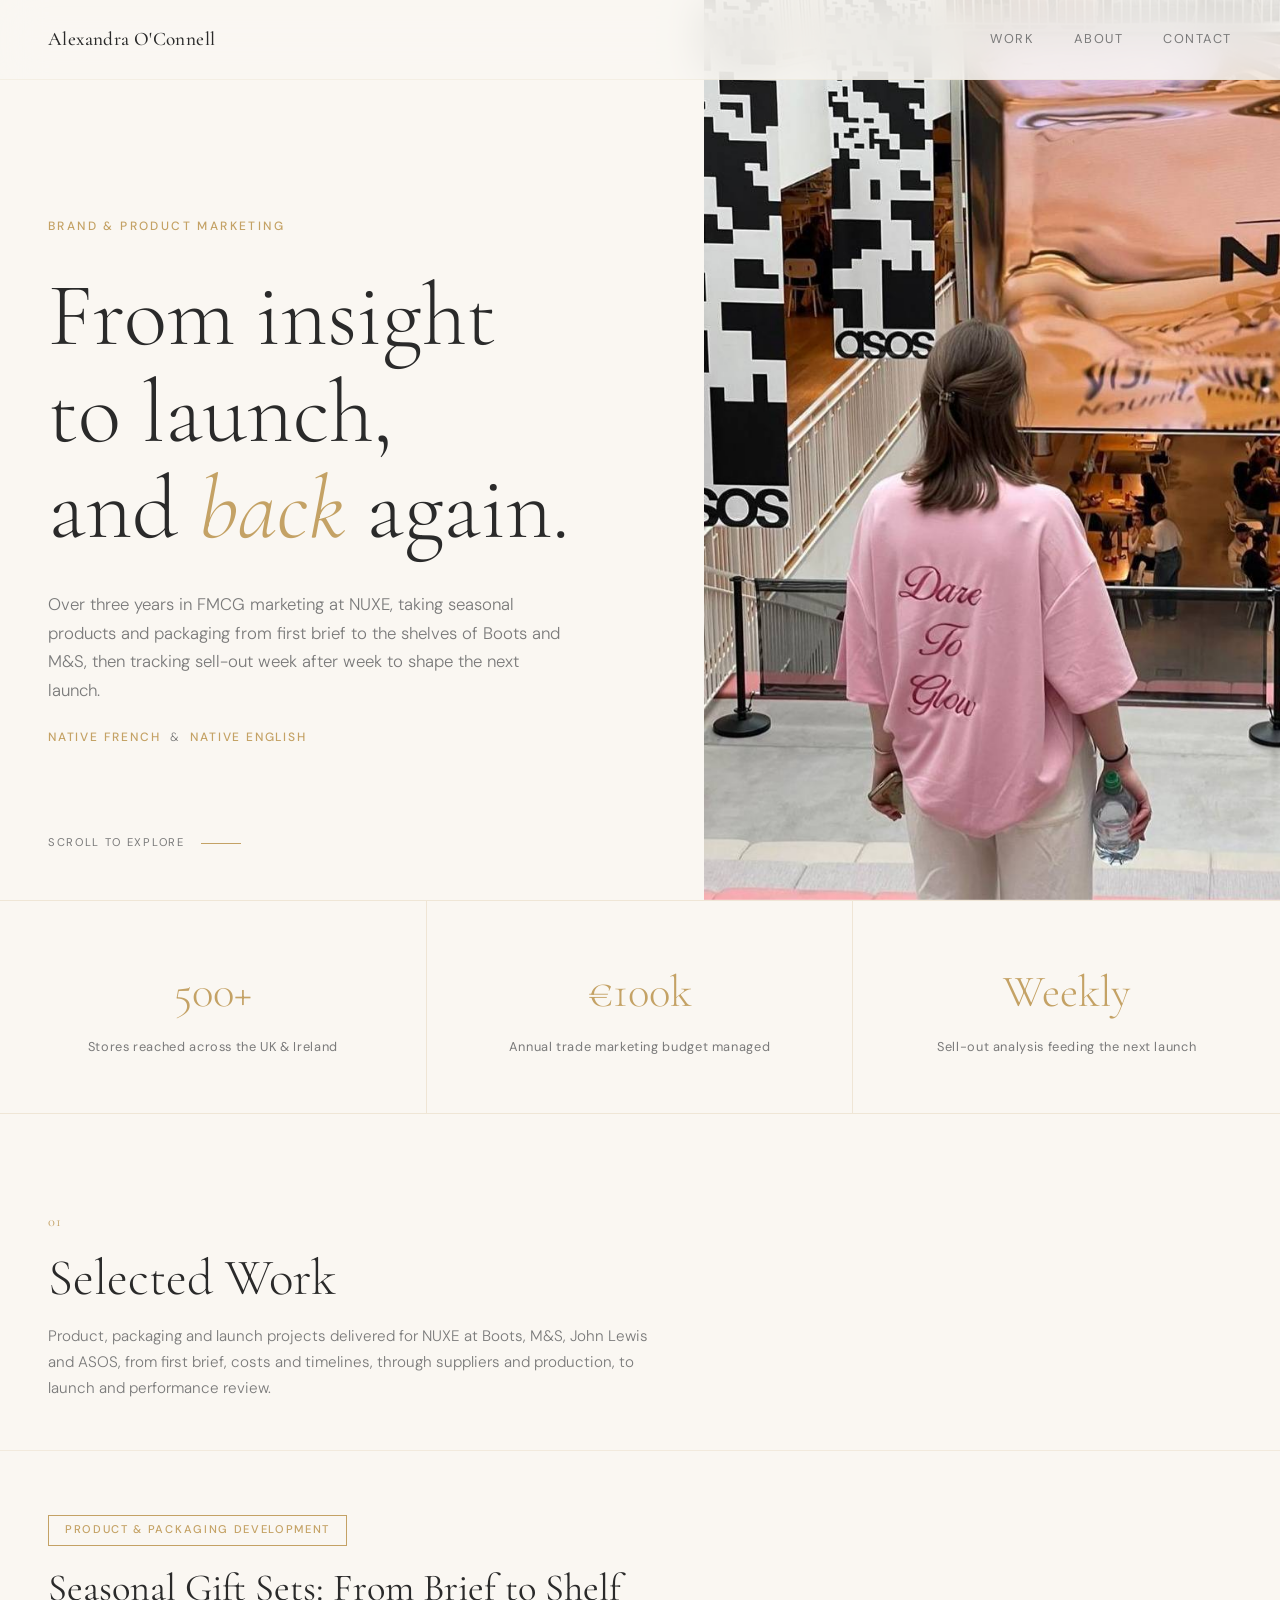
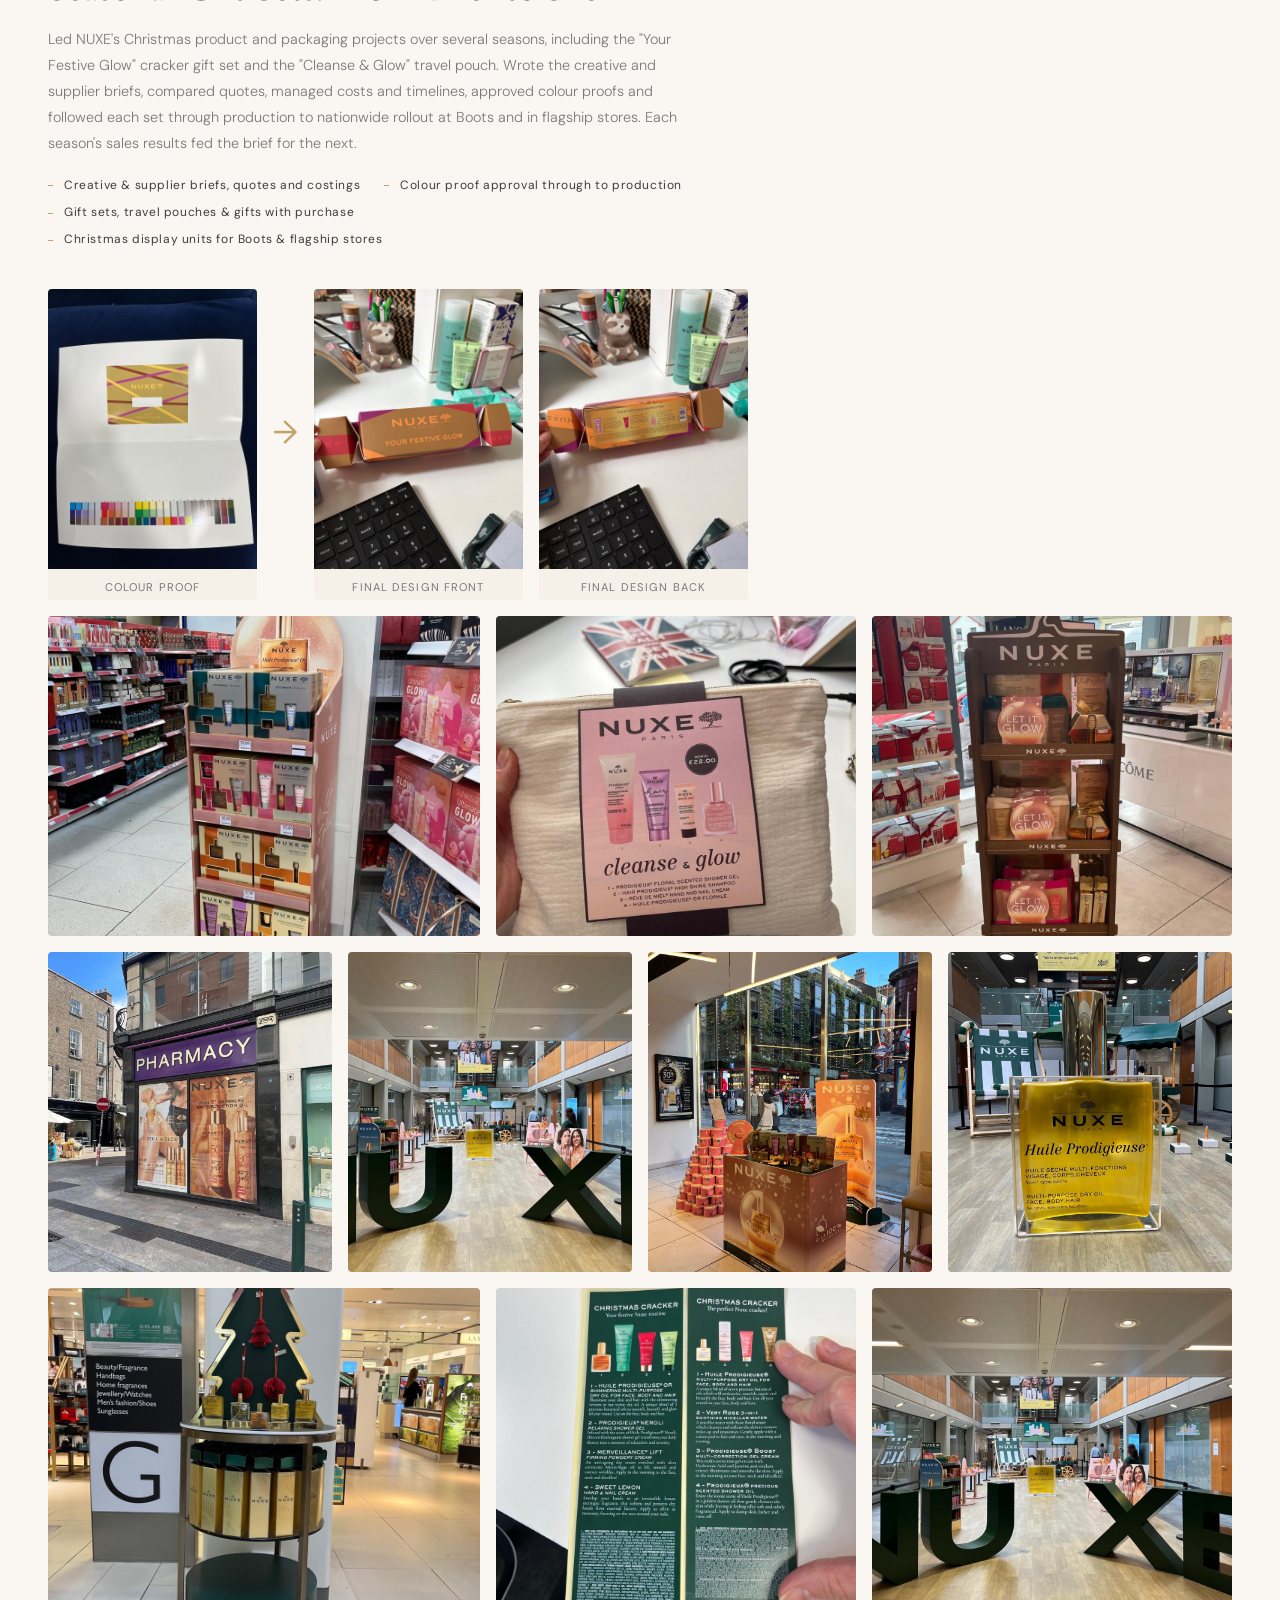
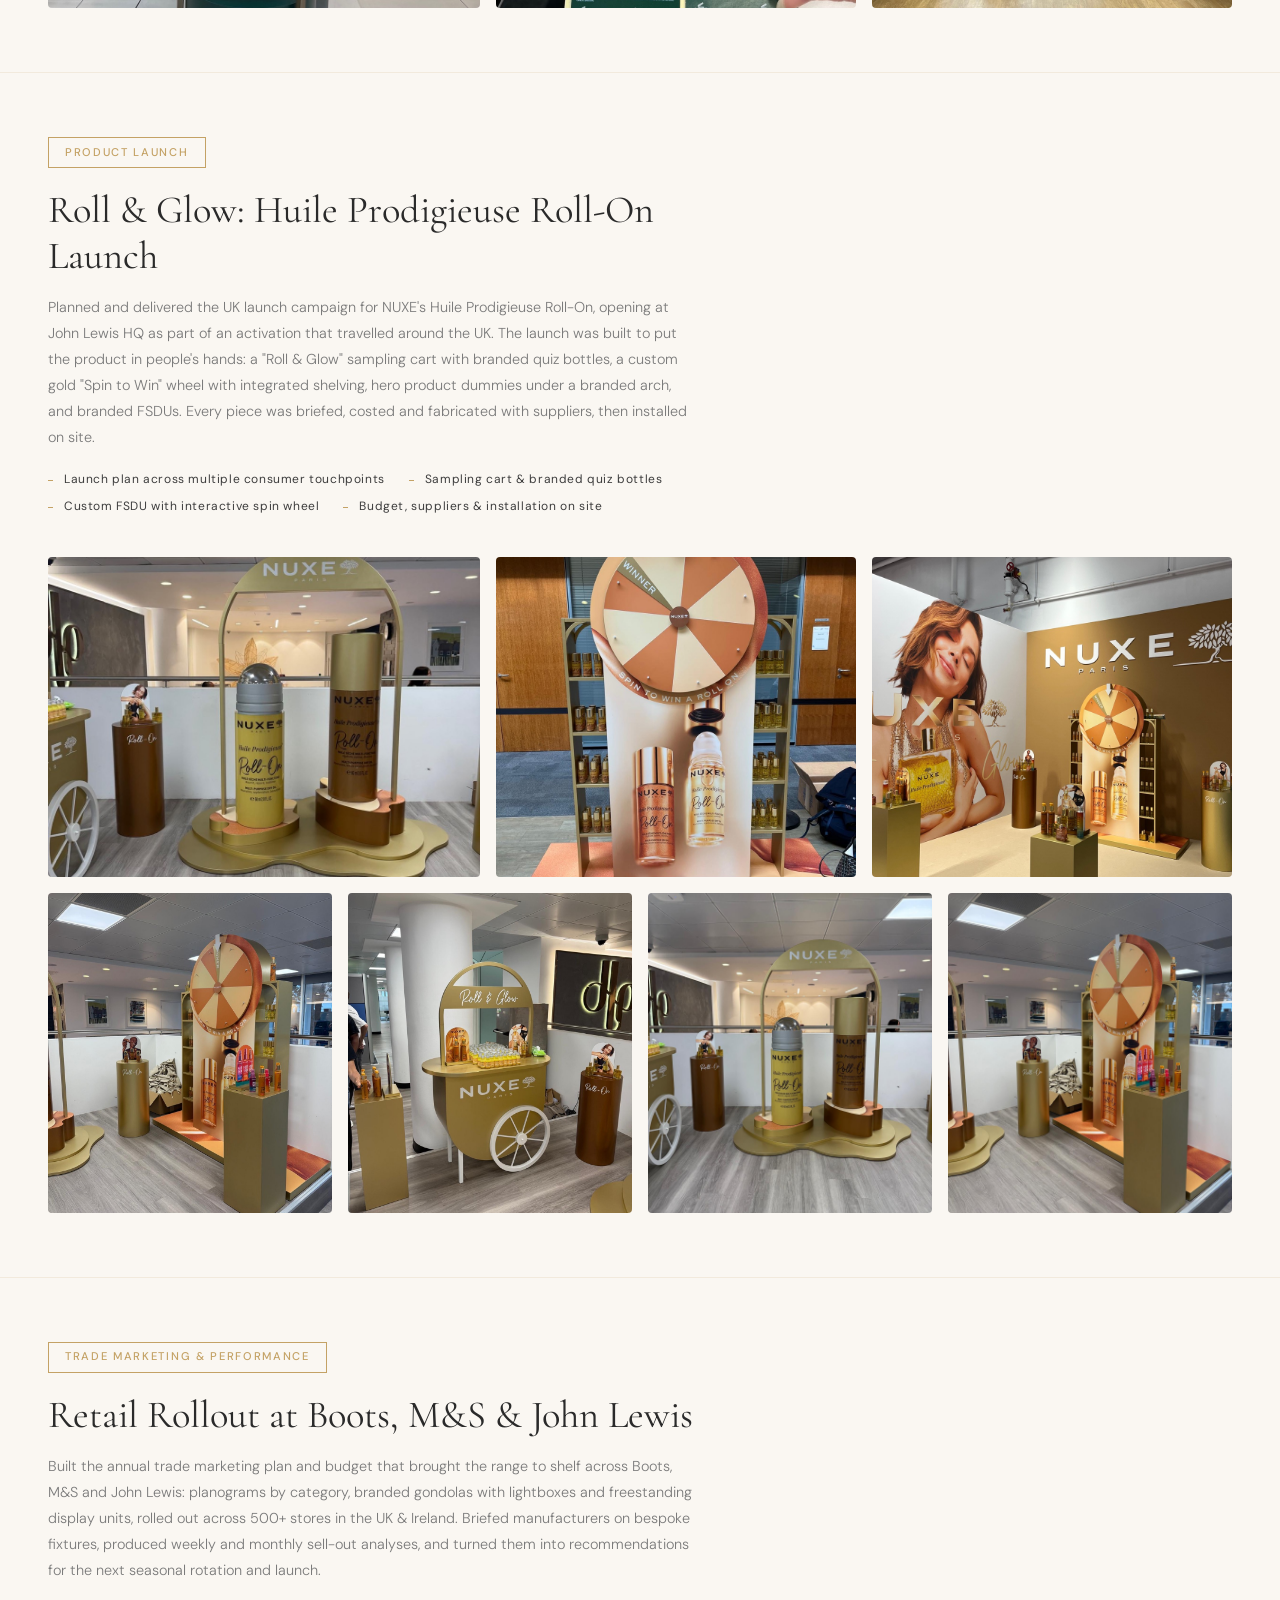
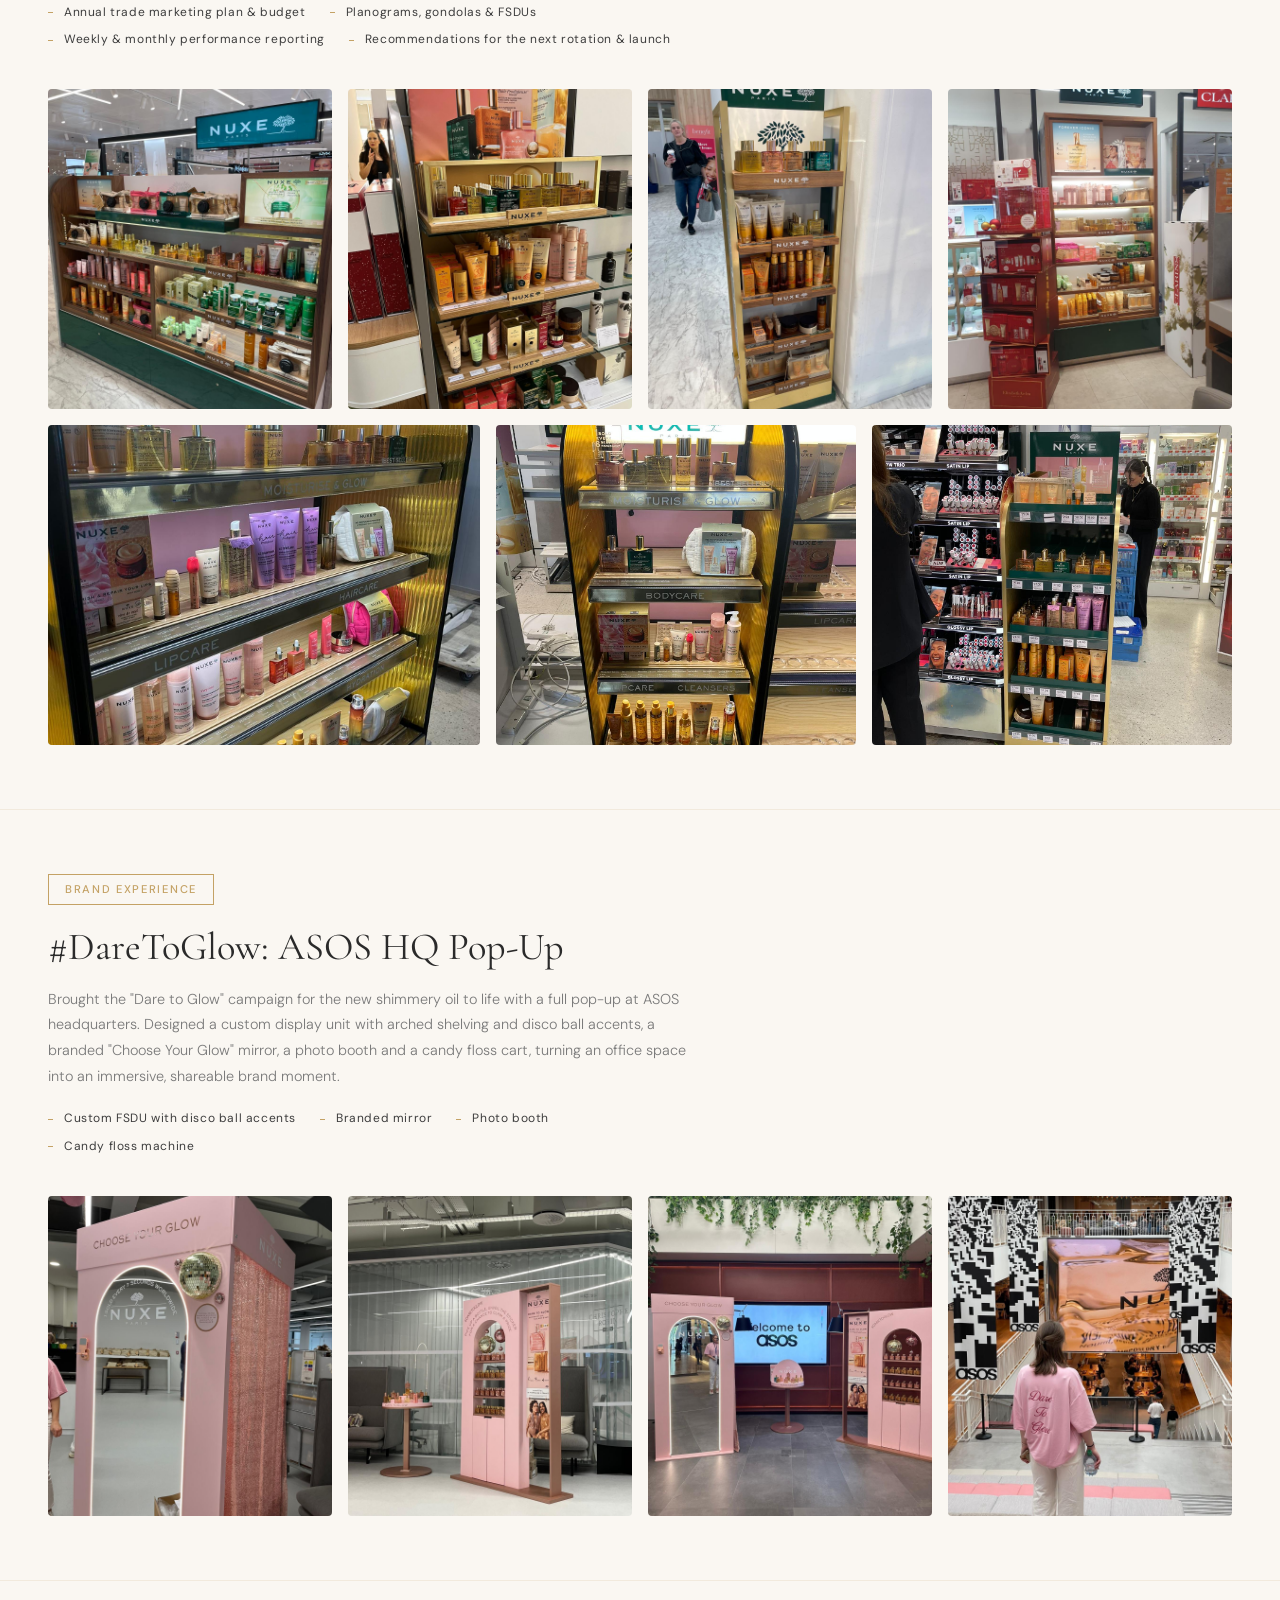
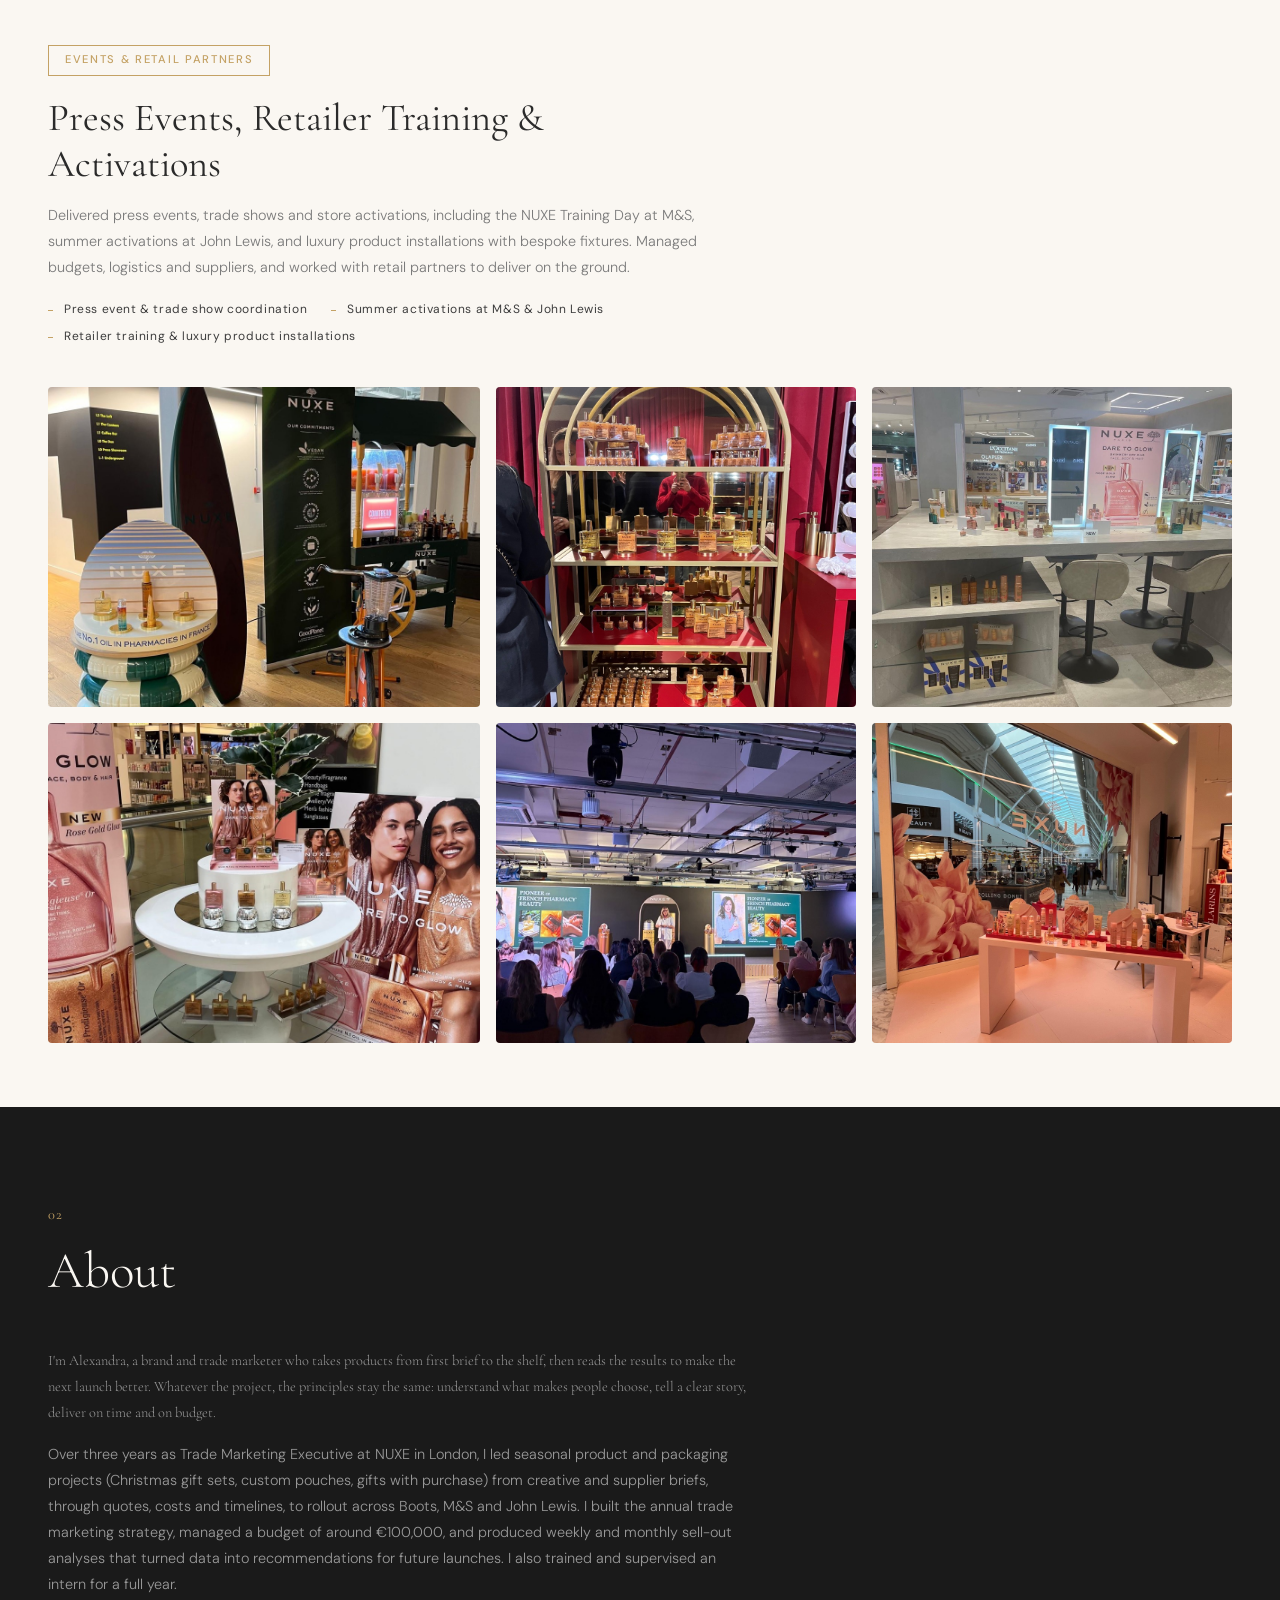
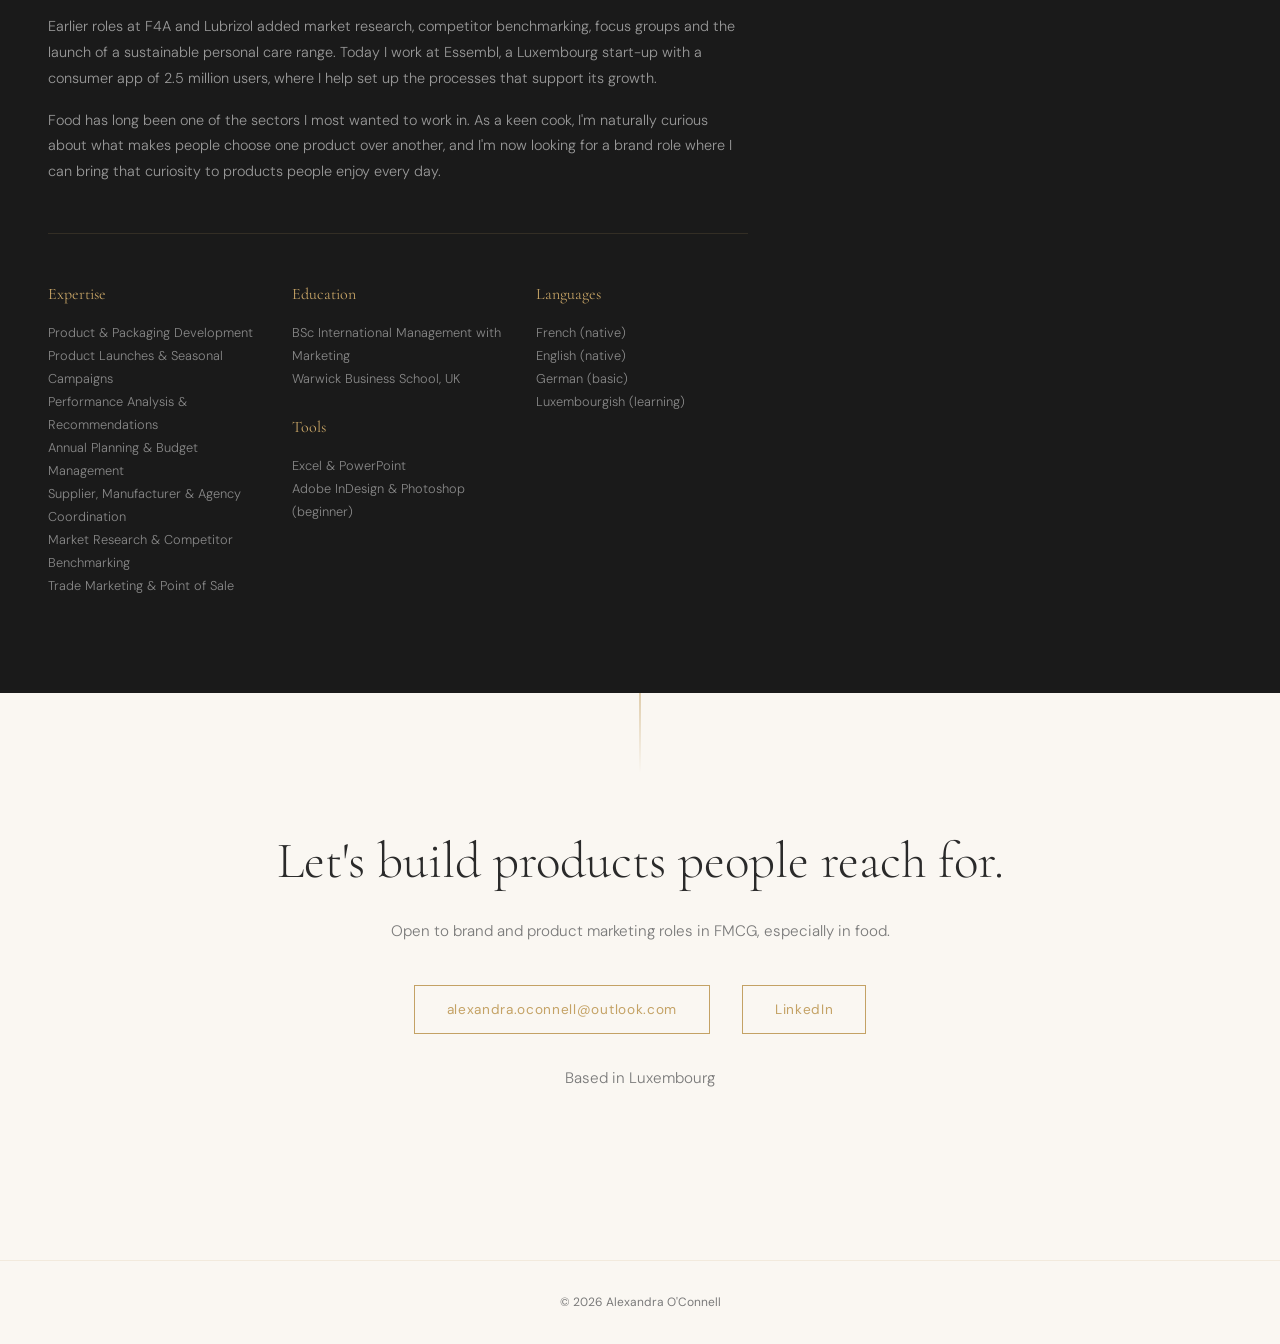
==== commit ea29b4fb: "Retarget homepage at brand management and product launches Rewrites the main page copy for FMCG bran" ====
--- a/index.html
+++ b/index.html
@@ -14,7 +14,7 @@
 
       gtag('config', 'G-58CE3RDC5Z');
     </script>
-    <title>Alexandra O'Connell | Marketing & Brand Experience</title>
+    <title>Alexandra O'Connell | Brand & Product Marketing</title>
     <link rel="preconnect" href="https://fonts.googleapis.com" />
     <link rel="preconnect" href="https://fonts.gstatic.com" crossorigin />
     <link
@@ -35,16 +35,16 @@
 
     <header class="hero">
       <img src="pictures/profile.jpg" alt="Alexandra O'Connell" class="hero-portrait" />
-      <div class="hero-label">Marketing & Brand Experience</div>
+      <div class="hero-label">Brand & Product Marketing</div>
       <h1 class="hero-title">
-        <span class="line">Turning ideas</span>
-        <span class="line">into campaigns that</span>
-        <span class="line"><em>move</em> people.</span>
+        <span class="line">From insight</span>
+        <span class="line">to launch,</span>
+        <span class="line">and <em>back</em> again.</span>
       </h1>
       <p class="hero-sub">
-        3.5+ years planning and delivering marketing campaigns, product
-        launches, activations & events for premium brands across the UK &
-        Ireland.
+        Over three years in FMCG marketing at NUXE, taking seasonal products
+        and packaging from first brief to the shelves of Boots and M&S, then
+        tracking sell-out week after week to shape the next launch.
       </p>
       <div class="hero-languages">
         <span>Native French</span><span class="lang-sep">&</span
@@ -58,16 +58,16 @@
 
     <section class="stats">
       <div class="stat">
-        <span class="stat-num">150+</span>
-        <span class="stat-label">Campaign & display assets delivered</span>
-      </div>
-      <div class="stat">
         <span class="stat-num">500+</span>
         <span class="stat-label">Stores reached across the UK & Ireland</span>
       </div>
       <div class="stat">
-        <span class="stat-num">A to Z</span>
-        <span class="stat-label">Project ownership, start to finish</span>
+        <span class="stat-num">€100k</span>
+        <span class="stat-label">Annual trade marketing budget managed</span>
+      </div>
+      <div class="stat">
+        <span class="stat-num">Weekly</span>
+        <span class="stat-label">Sell-out analysis feeding the next launch</span>
       </div>
     </section>
 
@@ -76,32 +76,159 @@
         <span class="section-num">01</span>
         <h2>Selected Work</h2>
         <p>
-          Marketing campaigns and activations delivered for NUXE at Boots,
-          M&S, John Lewis and ASOS, from brief, concept and budget through
-          supplier coordination to launch.
+          Product, packaging and launch projects delivered for NUXE at Boots,
+          M&S, John Lewis and ASOS, from first brief, costs and timelines,
+          through suppliers and production, to launch and performance review.
         </p>
       </div>
 
-      <!-- Project 1: Roll & Glow — Boots HQ Launch Activation (HERO) -->
+      <!-- Project 1: Seasonal Gift Sets, Product & Packaging Development -->
       <article class="project">
         <div class="project-info">
-          <span class="project-tag">Product Launch Activation</span>
+          <span class="project-tag">Product & Packaging Development</span>
+          <h3>Seasonal Gift Sets: From Brief to Shelf</h3>
+          <p>
+            Led NUXE's Christmas product and packaging projects over several
+            seasons, including the "Your Festive Glow" cracker gift set and the
+            "Cleanse & Glow" travel pouch. Wrote the creative and supplier
+            briefs, compared quotes, managed costs and timelines, approved
+            colour proofs and followed each set through production to
+            nationwide rollout at Boots and in flagship stores. Each season's
+            sales results fed the brief for the next.
+          </p>
+          <ul class="project-details">
+            <li>Creative & supplier briefs, quotes and costings</li>
+            <li>Colour proof approval through to production</li>
+            <li>Gift sets, travel pouches & gifts with purchase</li>
+            <li>Christmas display units for Boots & flagship stores</li>
+          </ul>
+        </div>
+        <!-- Process pair: Colour proof → Final design -->
+        <div class="gallery-process-pair">
+          <div class="gallery-img">
+            <img
+              src="pictures/cleanse-glow-pouch-01.jpeg"
+              alt="Cleanse & Glow colour proof"
+              loading="lazy"
+            />
+            <span class="gallery-label">Colour proof</span>
+          </div>
+          <span class="process-arrow">&rarr;</span>
+          <div class="gallery-img">
+            <img
+              src="pictures/festive-glow-colour-proof-01.jpeg"
+              alt="Cleanse & Glow final design"
+              loading="lazy"
+            />
+            <span class="gallery-label">Final design Front</span>
+          </div>
+          <div class="gallery-img">
+            <img
+              src="pictures/festive-glow-cracker-packaging-02.jpeg"
+              alt="Festive Glow Christmas cracker reverse"
+              loading="lazy"
+            />
+            <span class="gallery-label">Final design Back</span>
+          </div>
+        </div>
+        <div class="project-gallery project-gallery--3">
+          <div class="gallery-img">
+            <img
+              src="pictures/festive-glow-cracker-packaging-01.jpeg"
+              alt="Festive Glow Christmas cracker front"
+              loading="lazy"
+            />
+          </div>
+
+          <div class="gallery-img">
+            <img
+              src="pictures/cleanse-glow-pouch-02.jpeg"
+              alt="Cleanse & Glow pouch detail"
+              loading="lazy"
+            />
+          </div>
+          <div class="gallery-img">
+            <img
+              src="pictures/christmas-packaging-proof-01.jpeg"
+              alt="Christmas packaging proof"
+              loading="lazy"
+            />
+          </div>
+        </div>
+        <div class="project-gallery project-gallery--4">
+          <div class="gallery-img">
+            <img
+              src="pictures/christmas-fsdu-boots-01.jpeg"
+              alt="Christmas gift set FSDU in Boots"
+              loading="lazy"
+            />
+          </div>
+          <div class="gallery-img">
+            <img
+              src="pictures/christmas-gondola-boots-flagship-01.jpeg"
+              alt="Flagship Boots Christmas gondola display"
+              loading="lazy"
+            />
+          </div>
+          <div class="gallery-img">
+            <img
+              src="pictures/christmas-advent-display-01.jpeg"
+              alt="Christmas advent calendar and gift set display"
+              loading="lazy"
+            />
+          </div>
+          <div class="gallery-img">
+            <img
+              src="pictures/christmas-packaging-proof-02.jpeg"
+              alt="Christmas packaging proof detail"
+              loading="lazy"
+            />
+          </div>
+        </div>
+        <div class="project-gallery project-gallery--3">
+          <div class="gallery-img">
+            <img
+              src="pictures/christmas-gift-sets-01.jpeg"
+              alt="NUXE Christmas gift sets on display"
+              loading="lazy"
+            />
+          </div>
+          <div class="gallery-img">
+            <img
+              src="pictures/christmas-gift-sets-02.jpeg"
+              alt="NUXE Christmas gift sets close-up"
+              loading="lazy"
+            />
+          </div>
+          <div class="gallery-img">
+            <img
+              src="pictures/christmas-gondola-boots-flagship-01.jpeg"
+              alt="Christmas gondola in Boots flagship"
+              loading="lazy"
+            />
+          </div>
+        </div>
+      </article>
+
+      <!-- Project 2: Roll & Glow, Product Launch -->
+      <article class="project">
+        <div class="project-info">
+          <span class="project-tag">Product Launch</span>
           <h3>Roll & Glow: Huile Prodigieuse Roll-On Launch</h3>
           <p>
-            Planned and delivered a large launch campaign with multiple
-            touchpoints for NUXE's Huile Prodigieuse Roll-On in the UK, opening
-            at John Lewis HQ. The space included a custom gold "Spin to Win"
-            wheel with integrated product shelving, two dummies of the hero
-            products displayed under a branded arch, a "Roll & Glow" sampling
-            cart with branded NUXE quiz bottles, and branded FSDU displays.
-            Everything was fabricated to spec with suppliers and installed on
-            site. This setup was part of a wider activation that travelled
-            around the UK.
+            Planned and delivered the UK launch campaign for NUXE's Huile
+            Prodigieuse Roll-On, opening at John Lewis HQ as part of an
+            activation that travelled around the UK. The launch was built to
+            put the product in people's hands: a "Roll & Glow" sampling cart
+            with branded quiz bottles, a custom gold "Spin to Win" wheel with
+            integrated shelving, hero product dummies under a branded arch, and
+            branded FSDUs. Every piece was briefed, costed and fabricated with
+            suppliers, then installed on site.
           </p>
           <ul class="project-details">
+            <li>Launch plan across multiple consumer touchpoints</li>
+            <li>Sampling cart & branded quiz bottles</li>
             <li>Custom FSDU with interactive spin wheel</li>
-            <li>Hero product dummies under branded arch</li>
-            <li>Branded sampling cart & quiz bottles</li>
             <li>Budget, suppliers & installation on site</li>
           </ul>
         </div>
@@ -160,18 +287,93 @@
         </div>
       </article>
 
-      <!-- Project 2: #DareToGlow — ASOS HQ Experiential -->
+      <!-- Project 3: Retail Rollout & Performance -->
       <article class="project">
         <div class="project-info">
-          <span class="project-tag">Experiential Marketing</span>
+          <span class="project-tag">Trade Marketing & Performance</span>
+          <h3>Retail Rollout at Boots, M&S & John Lewis</h3>
+          <p>
+            Built the annual trade marketing plan and budget that brought the
+            range to shelf across Boots, M&S and John Lewis: planograms by
+            category, branded gondolas with lightboxes and freestanding display
+            units, rolled out across 500+ stores in the UK & Ireland. Briefed
+            manufacturers on bespoke fixtures, produced weekly and monthly
+            sell-out analyses, and turned them into recommendations for the
+            next seasonal rotation and launch.
+          </p>
+          <ul class="project-details">
+            <li>Annual trade marketing plan & budget</li>
+            <li>Planograms, gondolas & FSDUs</li>
+            <li>Weekly & monthly performance reporting</li>
+            <li>Recommendations for the next rotation & launch</li>
+          </ul>
+        </div>
+        <div class="project-gallery project-gallery--4">
+          <div class="gallery-img">
+            <img
+              src="pictures/boots-planogram-lightbox-new-01.jpeg"
+              alt="NUXE branded lightbox gondola in Boots"
+              loading="lazy"
+            />
+          </div>
+          <div class="gallery-img">
+            <img
+              src="pictures/boots-gondola-flagship-xmas-01.jpeg"
+              alt="Flagship Boots gondola with full product range"
+              loading="lazy"
+            />
+          </div>
+          <div class="gallery-img">
+            <img
+              src="pictures/boots-fsdu-green-shopfloor-01.jpeg"
+              alt="NUXE FSDU on the Boots shop floor"
+              loading="lazy"
+            />
+          </div>
+          <div class="gallery-img">
+            <img
+              src="pictures/ms-fsdu-wood-standalone-01.jpeg"
+              alt="Wood-effect NUXE FSDU in M&S"
+              loading="lazy"
+            />
+          </div>
+        </div>
+        <div class="project-gallery project-gallery--3">
+          <div class="gallery-img">
+            <img
+              src="pictures/retail-gondola-boots-01.jpeg"
+              alt="NUXE gondola display in Boots"
+              loading="lazy"
+            />
+          </div>
+          <div class="gallery-img">
+            <img
+              src="pictures/planogram-ms-shelving-01.jpeg"
+              alt="NUXE planogram shelving in M&S"
+              loading="lazy"
+            />
+          </div>
+          <div class="gallery-img">
+            <img
+              src="pictures/boots-planogram-category-01.jpeg"
+              alt="Category-organised NUXE planogram"
+              loading="lazy"
+            />
+          </div>
+        </div>
+      </article>
+
+      <!-- Project 4: #DareToGlow, ASOS HQ Pop-Up -->
+      <article class="project">
+        <div class="project-info">
+          <span class="project-tag">Brand Experience</span>
           <h3>#DareToGlow: ASOS HQ Pop-Up</h3>
           <p>
-            Created a full experiential pop-up at ASOS headquarters for the
-            "Dare to Glow" campaign, built around the new shimmery oil. Designed
-            a custom display unit with arched shelving and disco ball accents, a
-            branded "Choose Your Glow" mirror, a photo booth, and a candy floss
-            cart, turning an office space into an immersive, shareable brand
-            moment.
+            Brought the "Dare to Glow" campaign for the new shimmery oil to life
+            with a full pop-up at ASOS headquarters. Designed a custom display
+            unit with arched shelving and disco ball accents, a branded "Choose
+            Your Glow" mirror, a photo booth and a candy floss cart, turning an
+            office space into an immersive, shareable brand moment.
           </p>
           <ul class="project-details">
             <li>Custom FSDU with disco ball accents</li>
@@ -212,219 +414,17 @@
         </div>
       </article>
 
-      <!-- Project 3: Christmas Campaign — Packaging, FSDUs & Gift Sets -->
+      <!-- Project 5: Press Events, Retailer Training & Activations -->
       <article class="project">
         <div class="project-info">
-          <span class="project-tag">Seasonal Campaign & Packaging</span>
-          <h3>Creations: From Idea to Shop Floor</h3>
-          <p>
-            Led seasonal Christmas campaigns from start to finish across
-            multiple years: gift set packaging (the "Your Festive Glow" cracker
-            and "Cleanse & Glow" travel pouch), custom display units for Boots,
-            and flagship store displays. Owned the full process from initial
-            concept and colour proof approval through supplier briefing and
-            budget to nationwide rollout.
-          </p>
-          <ul class="project-details">
-            <li>Packaging design from idea proof to production</li>
-            <li>Custom Christmas FSDU for Boots</li>
-            <li>Flagship store gondola & entrance displays</li>
-            <li>"Cleanse & Glow" gift set pouch design</li>
-          </ul>
-        </div>
-        <!-- Process pair: Colour proof → Final design -->
-        <div class="gallery-process-pair">
-          <div class="gallery-img">
-            <img
-              src="pictures/cleanse-glow-pouch-01.jpeg"
-              alt="Cleanse & Glow colour proof"
-              loading="lazy"
-            />
-            <span class="gallery-label">Colour proof</span>
-          </div>
-          <span class="process-arrow">&rarr;</span>
-          <div class="gallery-img">
-            <img
-              src="pictures/festive-glow-colour-proof-01.jpeg"
-              alt="Cleanse & Glow final design"
-              loading="lazy"
-            />
-            <span class="gallery-label">Final design Front</span>
-          </div>
-          <div class="gallery-img">
-            <img
-              src="pictures/festive-glow-cracker-packaging-02.jpeg"
-              alt="Festive Glow Christmas cracker reverse"
-              loading="lazy"
-            />
-            <span class="gallery-label">Final design Back</span>
-          </div>
-        </div>
-        <div class="project-gallery project-gallery--3">
-          <div class="gallery-img">
-            <img
-              src="pictures/festive-glow-cracker-packaging-01.jpeg"
-              alt="Festive Glow Christmas cracker front"
-              loading="lazy"
-            />
-          </div>
-
-          <div class="gallery-img">
-            <img
-              src="pictures/cleanse-glow-pouch-02.jpeg"
-              alt="Cleanse & Glow pouch detail"
-              loading="lazy"
-            />
-          </div>
-          <div class="gallery-img">
-            <img
-              src="pictures/christmas-packaging-proof-01.jpeg"
-              alt="Christmas packaging proof"
-              loading="lazy"
-            />
-          </div>
-        </div>
-        <div class="project-gallery project-gallery--4">
-          <div class="gallery-img">
-            <img
-              src="pictures/christmas-fsdu-boots-01.jpeg"
-              alt="Christmas gift set FSDU in Boots"
-              loading="lazy"
-            />
-          </div>
-          <div class="gallery-img">
-            <img
-              src="pictures/christmas-gondola-boots-flagship-01.jpeg"
-              alt="Flagship Boots Christmas gondola display"
-              loading="lazy"
-            />
-          </div>
-          <div class="gallery-img">
-            <img
-              src="pictures/christmas-advent-display-01.jpeg"
-              alt="Christmas advent calendar and gift set display"
-              loading="lazy"
-            />
-          </div>
-          <div class="gallery-img">
-            <img
-              src="pictures/christmas-packaging-proof-02.jpeg"
-              alt="Christmas packaging proof detail"
-              loading="lazy"
-            />
-          </div>
-        </div>
-        <div class="project-gallery project-gallery--3">
-          <div class="gallery-img">
-            <img
-              src="pictures/christmas-gift-sets-01.jpeg"
-              alt="NUXE Christmas gift sets on display"
-              loading="lazy"
-            />
-          </div>
-          <div class="gallery-img">
-            <img
-              src="pictures/christmas-gift-sets-02.jpeg"
-              alt="NUXE Christmas gift sets close-up"
-              loading="lazy"
-            />
-          </div>
-          <div class="gallery-img">
-            <img
-              src="pictures/christmas-gondola-boots-flagship-01.jpeg"
-              alt="Christmas gondola in Boots flagship"
-              loading="lazy"
-            />
-          </div>
-        </div>
-      </article>
-
-      <!-- Project 4: Trade Marketing — In-Store Displays, Boots & M&S -->
-      <article class="project">
-        <div class="project-info">
-          <span class="project-tag">Trade Marketing & Point of Sale</span>
-          <h3>Store Displays at Boots, M&S & John Lewis</h3>
-          <p>
-            Designed and rolled out point of sale programmes across Boots, M&S
-            and John Lewis stores in the UK & Ireland: planograms, branded
-            gondolas with lightboxes, and freestanding display units. Managed
-            seasonal rotations, briefed manufacturers on bespoke fixtures and
-            materials, and tracked sales to inform the next cycle. UK & Ireland
-            rollout across 500+ stores.
-          </p>
-          <ul class="project-details">
-            <li>Planogram design by category</li>
-            <li>Custom gondolas & bespoke materials</li>
-            <li>Standalone FSDUs for shop floor placement</li>
-            <li>Sales reporting & seasonal rotations</li>
-          </ul>
-        </div>
-        <div class="project-gallery project-gallery--4">
-          <div class="gallery-img">
-            <img
-              src="pictures/boots-planogram-lightbox-new-01.jpeg"
-              alt="NUXE branded lightbox gondola in Boots"
-              loading="lazy"
-            />
-          </div>
-          <div class="gallery-img">
-            <img
-              src="pictures/boots-gondola-flagship-xmas-01.jpeg"
-              alt="Flagship Boots gondola with full product range"
-              loading="lazy"
-            />
-          </div>
-          <div class="gallery-img">
-            <img
-              src="pictures/boots-fsdu-green-shopfloor-01.jpeg"
-              alt="NUXE FSDU on the Boots shop floor"
-              loading="lazy"
-            />
-          </div>
-          <div class="gallery-img">
-            <img
-              src="pictures/ms-fsdu-wood-standalone-01.jpeg"
-              alt="Wood-effect NUXE FSDU in M&S"
-              loading="lazy"
-            />
-          </div>
-        </div>
-        <div class="project-gallery project-gallery--3">
-          <div class="gallery-img">
-            <img
-              src="pictures/retail-gondola-boots-01.jpeg"
-              alt="NUXE gondola display in Boots"
-              loading="lazy"
-            />
-          </div>
-          <div class="gallery-img">
-            <img
-              src="pictures/planogram-ms-shelving-01.jpeg"
-              alt="NUXE planogram shelving in M&S"
-              loading="lazy"
-            />
-          </div>
-          <div class="gallery-img">
-            <img
-              src="pictures/boots-planogram-category-01.jpeg"
-              alt="Category-organised NUXE planogram"
-              loading="lazy"
-            />
-          </div>
-        </div>
-      </article>
-
-      <!-- Project 5: Press Events & Brand Activations -->
-      <article class="project">
-        <div class="project-info">
-          <span class="project-tag">Events & Brand Experience</span>
-          <h3>Press Events & Store Activations</h3>
-          <p>
-            Delivered press events, trade shows and activations in store,
+          <span class="project-tag">Events & Retail Partners</span>
+          <h3>Press Events, Retailer Training & Activations</h3>
+          <p>
+            Delivered press events, trade shows and store activations,
             including the NUXE Training Day at M&S, summer activations at John
             Lewis, and luxury product installations with bespoke fixtures.
-            Managed budgets, logistics, supplier coordination, and execution on
-            the ground.
+            Managed budgets, logistics and suppliers, and worked with retail
+            partners to deliver on the ground.
           </p>
           <ul class="project-details">
             <li>Press event & trade show coordination</li>
@@ -489,39 +489,47 @@
       <div class="about-content">
         <div class="about-text">
           <p class="about-lead">
-            I'm Alexandra, a hands-on marketer who turns a brief into something
-            real: a launch, a campaign, an event, a display that customers
-            notice and act on. Whatever the format, the principles are the
-            same: know the audience, tell a clear story, deliver on time and on
-            budget.
-          </p>
-          <p>
-            With 3.5+ years at NUXE as a Trade Marketing Executive, I built the
-            annual trade marketing plan and budget and owned every campaign
-            A to Z: from brief, concept and mood boards, through budgeting,
-            supplier coordination and manufacturer briefing, to launch and
-            rollout across 500+ stores at retailers including Boots, M&S, and
-            ASOS. Alongside the creative work I produced weekly and monthly
-            sales reports and analysis to guide commercial decisions.
-          </p>
-          <p>
-            My work spans product launches, seasonal campaigns, experiential
-            activations, press events, packaging and point of sale design.
-            Earlier marketing roles at F4A and Lubrizol added market research,
-            competitor benchmarking, social content and agency collaboration to
-            the mix. I'm now looking for a marketing role where I can own
-            projects end to end and see ideas through to results.
+            I'm Alexandra, a brand and trade marketer who takes products from
+            first brief to the shelf, then reads the results to make the next
+            launch better. Whatever the project, the principles stay the same:
+            understand what makes people choose, tell a clear story, deliver on
+            time and on budget.
+          </p>
+          <p>
+            Over three years as Trade Marketing Executive at NUXE in London, I
+            led seasonal product and packaging projects (Christmas gift sets,
+            custom pouches, gifts with purchase) from creative and supplier
+            briefs, through quotes, costs and timelines, to rollout across
+            Boots, M&S and John Lewis. I built the annual trade marketing
+            strategy, managed a budget of around €100,000, and produced weekly
+            and monthly sell-out analyses that turned data into recommendations
+            for future launches. I also trained and supervised an intern for a
+            full year.
+          </p>
+          <p>
+            Earlier roles at F4A and Lubrizol added market research, competitor
+            benchmarking, focus groups and the launch of a sustainable personal
+            care range. Today I work at Essembl, a Luxembourg start-up with a
+            consumer app of 2.5 million users, where I help set up the processes
+            that support its growth.
+          </p>
+          <p>
+            Food has long been one of the sectors I most wanted to work in. As a
+            keen cook, I'm naturally curious about what makes people choose one
+            product over another, and I'm now looking for a brand role where I
+            can bring that curiosity to products people enjoy every day.
           </p>
           <div class="about-details">
             <div class="detail-group">
               <h4>Expertise</h4>
               <ul>
-                <li>Campaign Planning & Execution</li>
+                <li>Product & Packaging Development</li>
                 <li>Product Launches & Seasonal Campaigns</li>
-                <li>Events & Experiential Activations</li>
+                <li>Performance Analysis & Recommendations</li>
+                <li>Annual Planning & Budget Management</li>
+                <li>Supplier, Manufacturer & Agency Coordination</li>
+                <li>Market Research & Competitor Benchmarking</li>
                 <li>Trade Marketing & Point of Sale</li>
-                <li>Budgeting, Supplier & Agency Management</li>
-                <li>Sales Reporting & Analysis</li>
               </ul>
             </div>
             <div class="detail-group">
@@ -529,6 +537,10 @@
               <p>
                 BSc International Management with Marketing<br />Warwick
                 Business School, UK
+              </p>
+              <h4>Tools</h4>
+              <p>
+                Excel & PowerPoint<br />Adobe InDesign & Photoshop (beginner)
               </p>
             </div>
             <div class="detail-group">
@@ -545,10 +557,10 @@
 
     <section id="contact" class="contact">
       <div class="contact-inner">
-        <h2>Let's create something memorable.</h2>
+        <h2>Let's build products people reach for.</h2>
         <p>
-          Available for marketing roles across campaigns, brand, trade
-          marketing and events.
+          Open to brand and product marketing roles in FMCG, especially in
+          food.
         </p>
         <div class="contact-links">
           <a href="mailto:alexandra.oconnell@outlook.com" class="contact-link"
@@ -562,7 +574,7 @@
           >
         </div>
         <p class="contact-location">
-          Based in Luxembourg, open to Europe & Asia
+          Based in Luxembourg
         </p>
       </div>
     </section>
--- a/style2.css
+++ b/style2.css
@@ -733,3 +733,7 @@
 
   .gallery-img img { height: 260px; }
 }
+
+.detail-group p + h4 {
+  margin-top: 1.6rem;
+}
